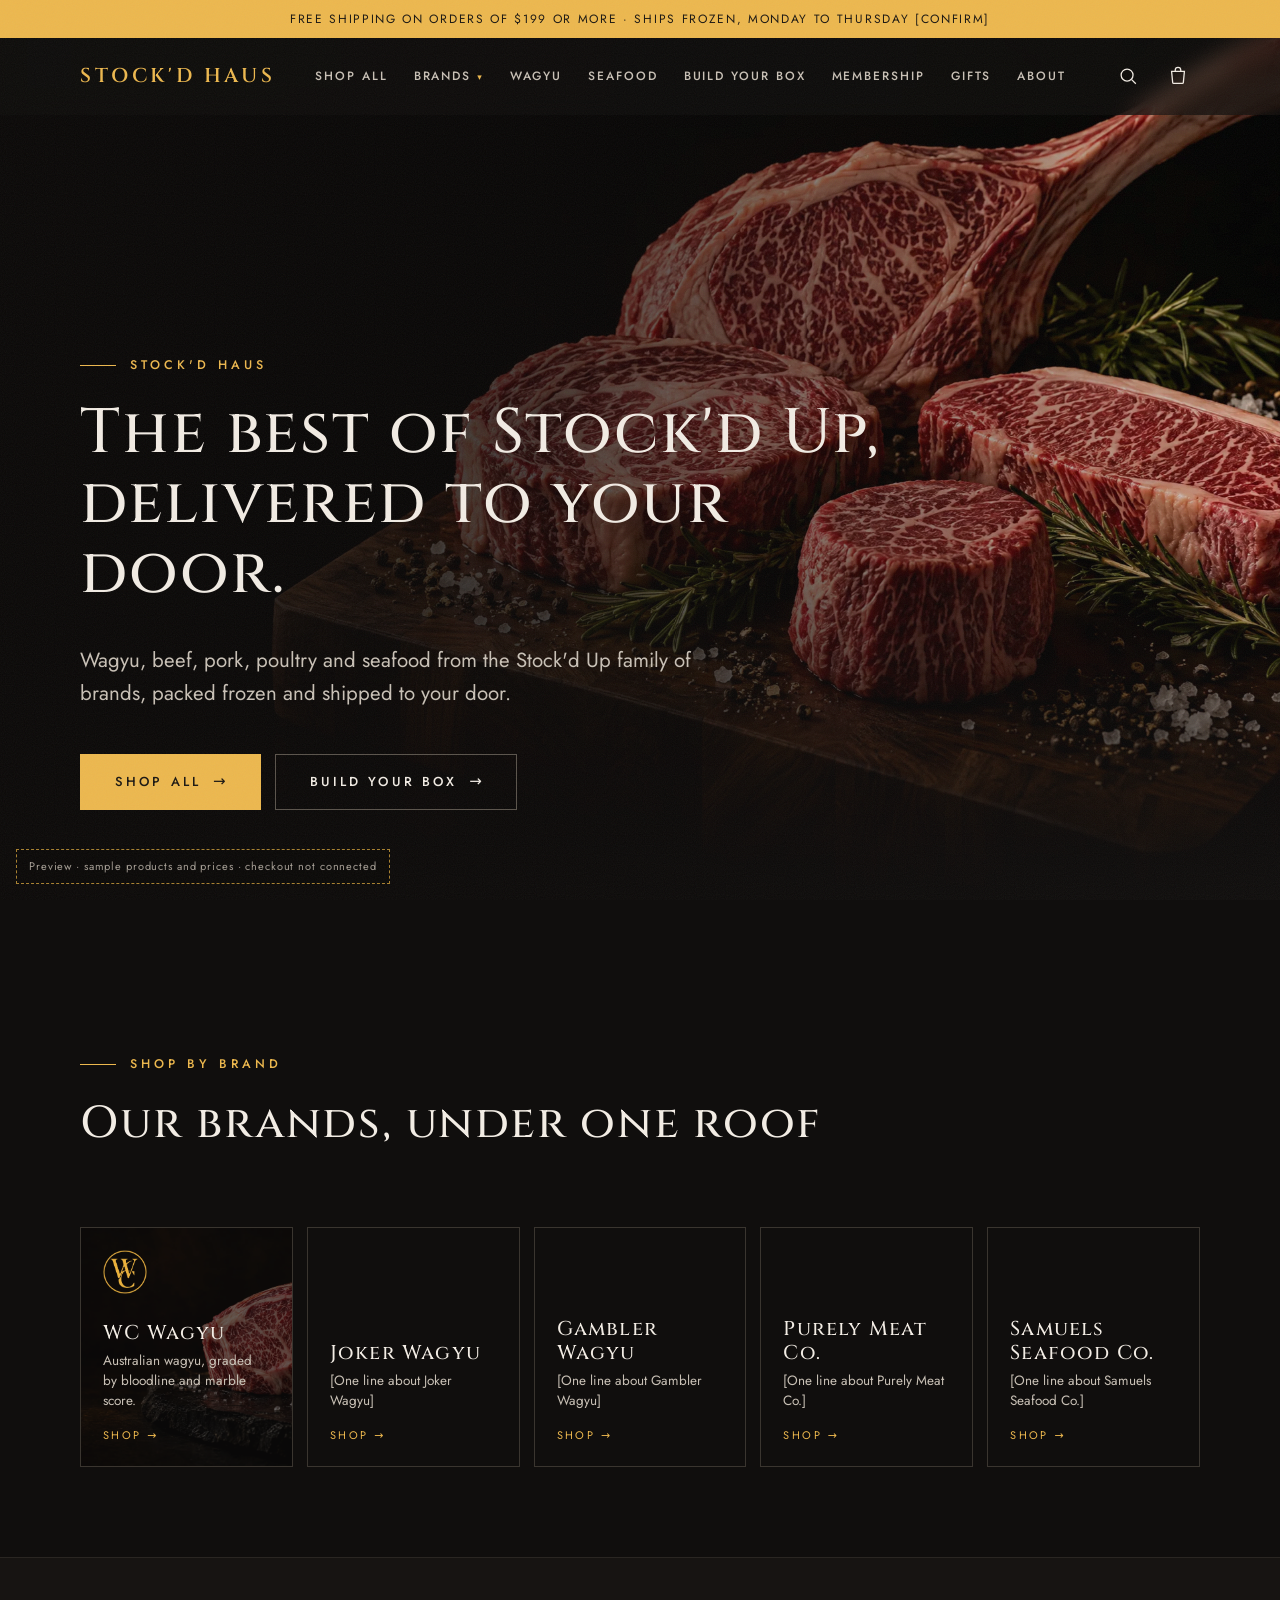
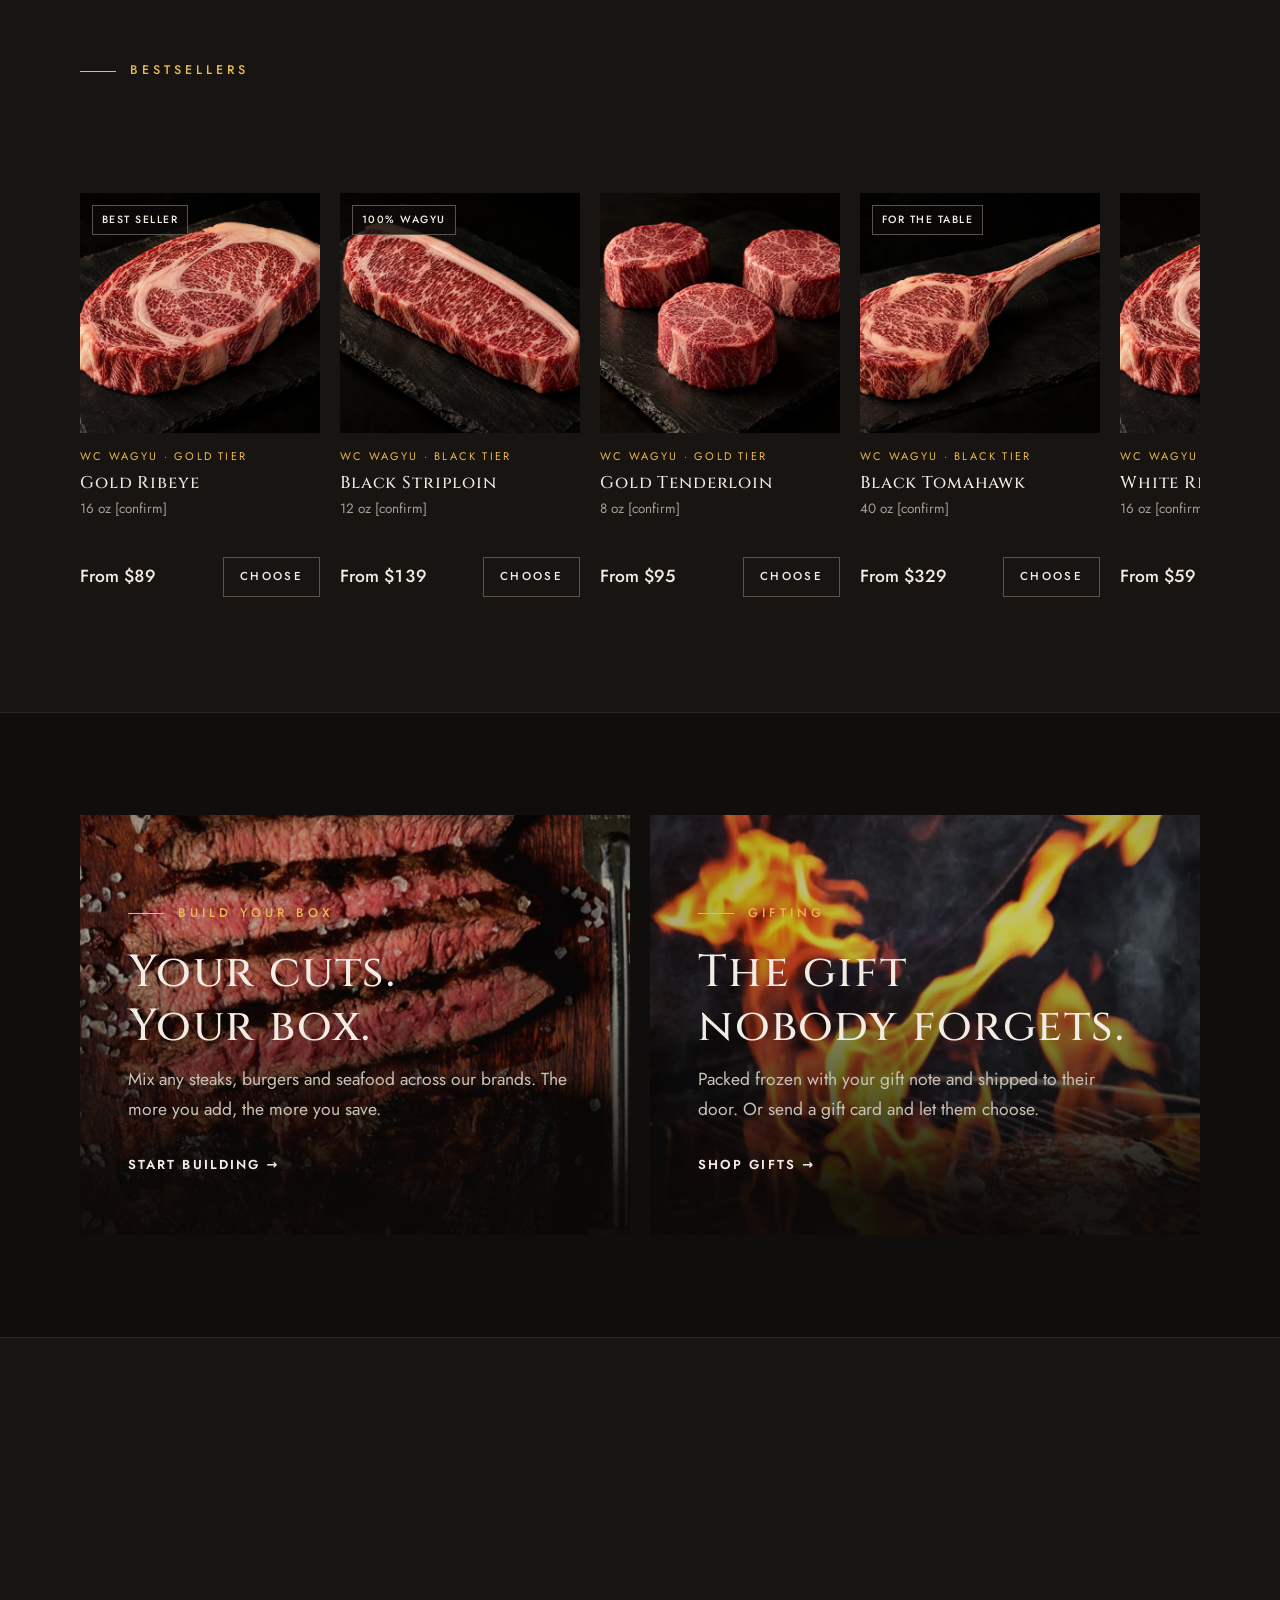
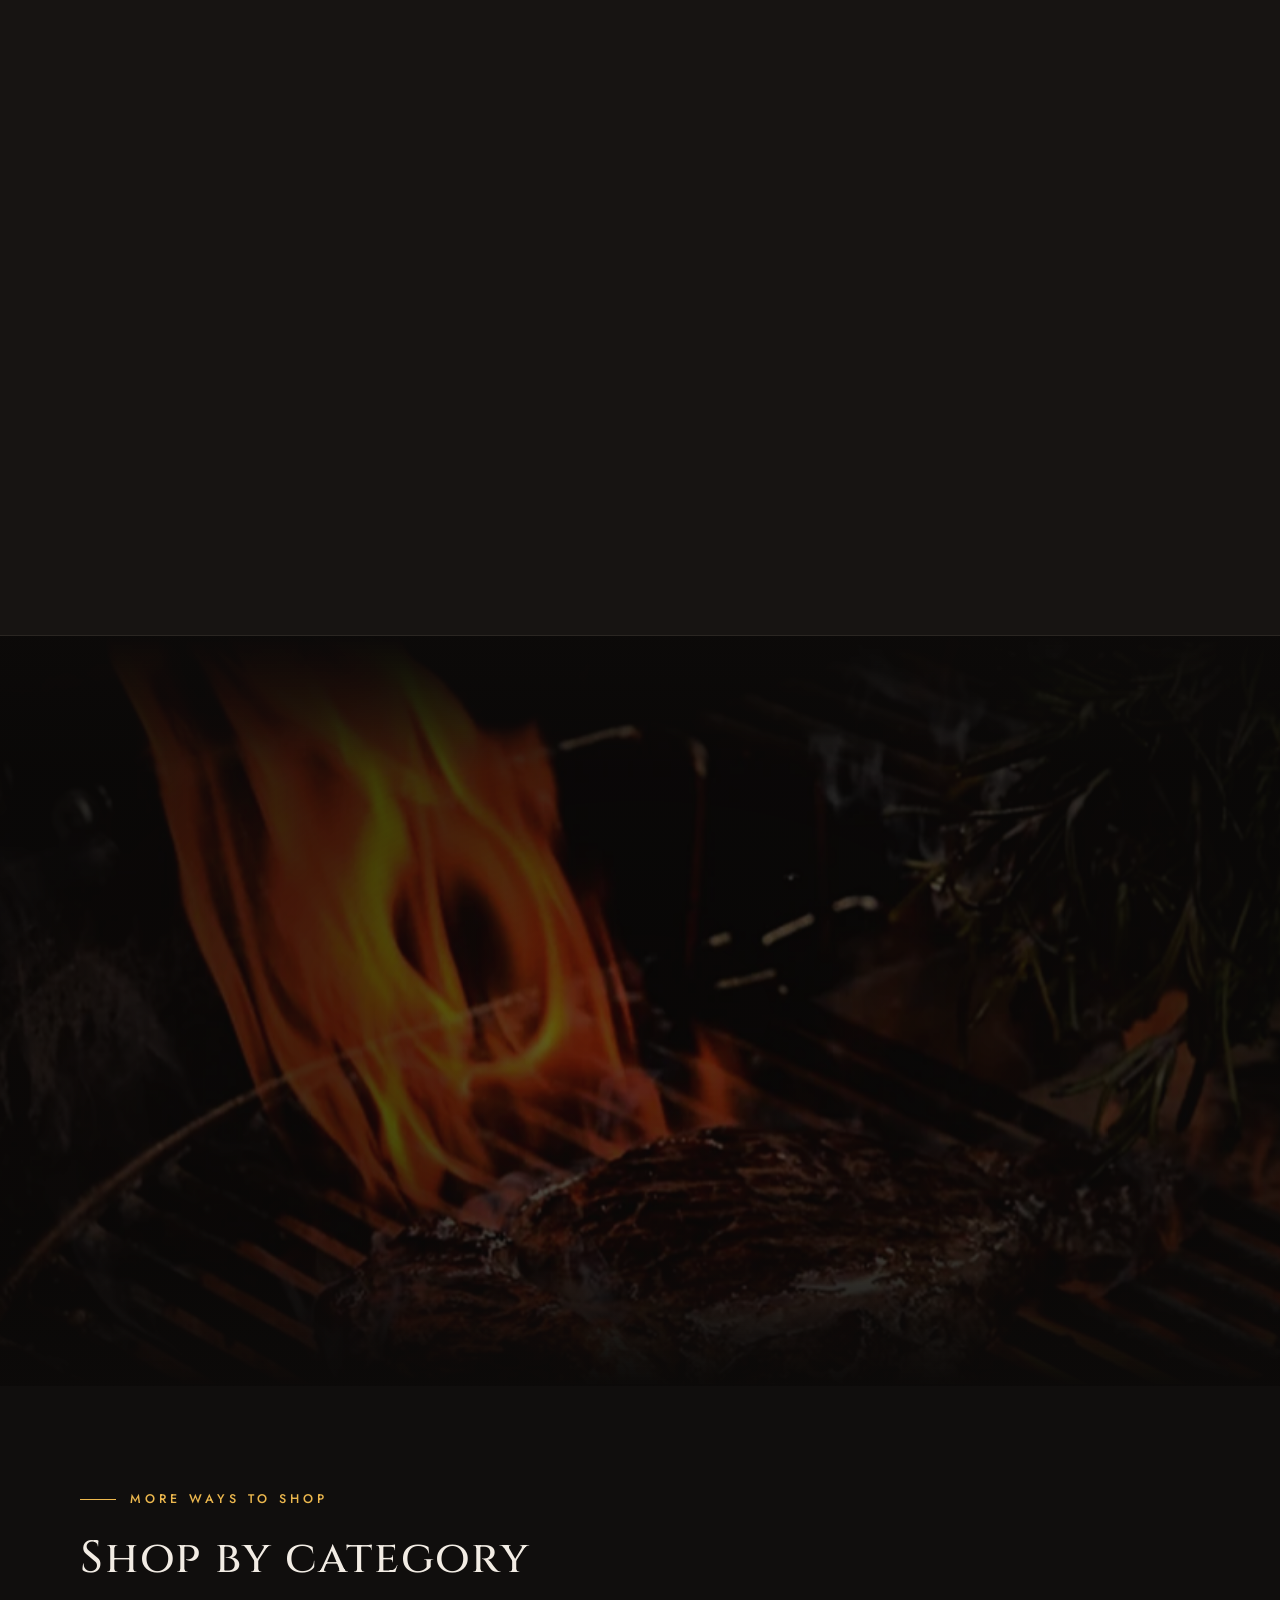
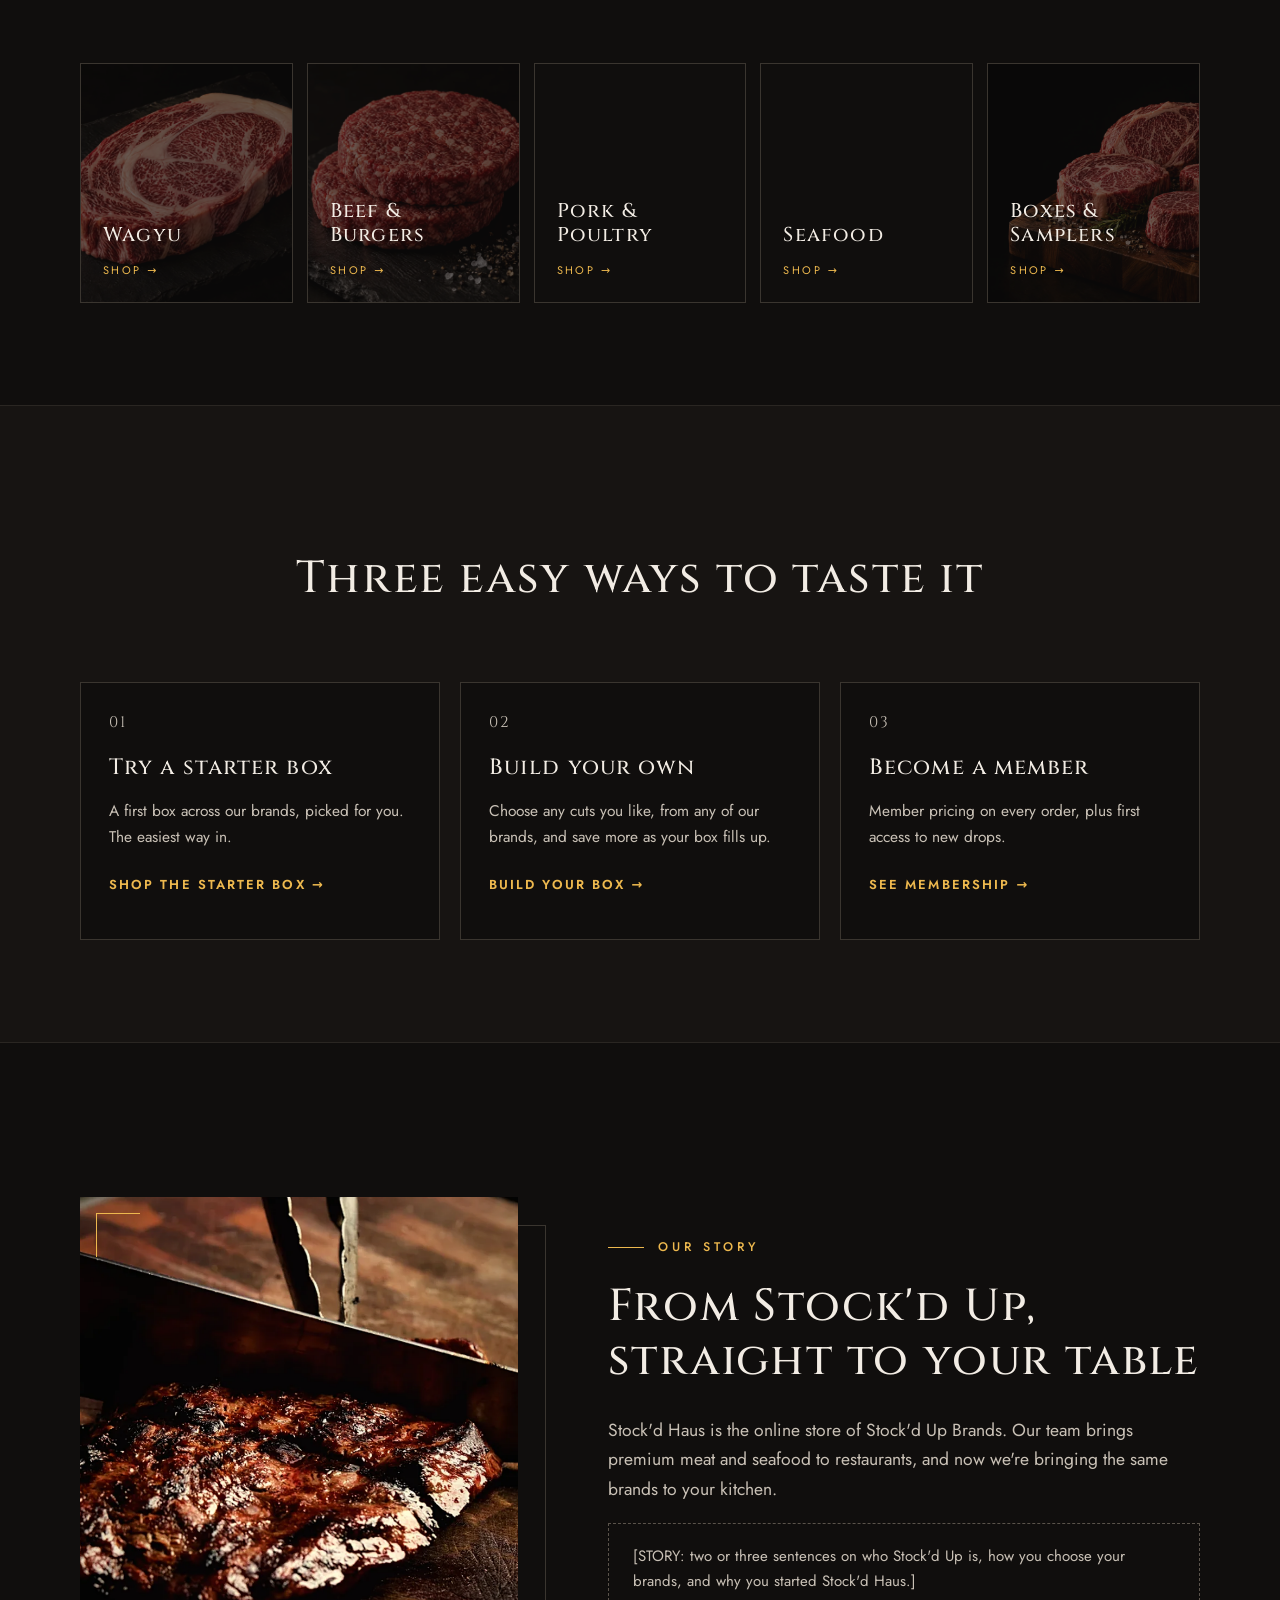
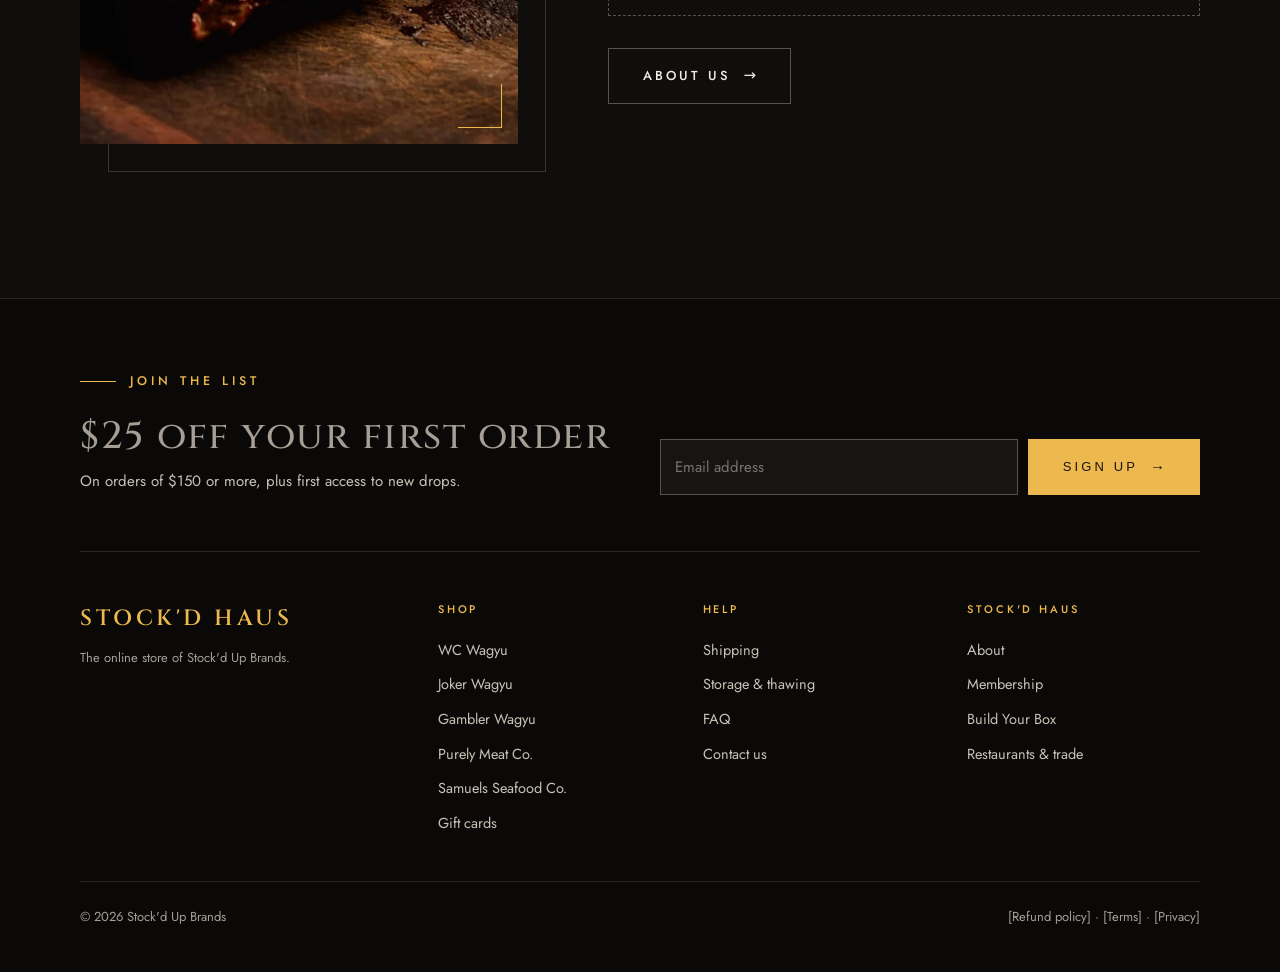
==== index.html @ 47db0917 "Build the Stock'd Haus storefront prototype A static storefront with the WC Wagyu site's design syst" ====
<!doctype html>
<html lang="en">
<head>
<meta charset="utf-8">
<meta name="viewport" content="width=device-width, initial-scale=1">
<title>Stock'd Haus — Premium meat and seafood, delivered</title>
<meta name="description" content="Stock'd Haus is the online store of Stock'd Up Brands: WC Wagyu, Joker Wagyu, Gambler Wagyu, Purely Meat Co., Samuels Seafood Co. and more, shipped frozen to your door.">
<meta name="theme-color" content="#100E0D">
<link rel="preconnect" href="https://fonts.googleapis.com">
<link rel="preconnect" href="https://fonts.gstatic.com" crossorigin>
<link rel="stylesheet" href="https://fonts.googleapis.com/css2?family=Cinzel:wght@400;500;600&amp;family=Cormorant+Garamond:ital,wght@0,500;1,400;1,500&amp;family=Jost:wght@300;400;500;600&amp;display=swap">
<link rel="preload" as="image" href="images/cuts-board.webp">
<link rel="stylesheet" href="assets/css/base.css">
<link rel="stylesheet" href="assets/css/store.css">
<script>document.documentElement.classList.add('js')</script>
</head>
<body data-page="home">

<main>

<section class="hero">
<div class="hero-media" style="--pos: 65% center"><img src="images/cuts-board.webp" alt="Wagyu tomahawk, ribeye, striploin and tenderloin on a dark butcher board" width="2400" height="1350" fetchpriority="high"></div>
<div class="wrap">
<p class="eyebrow" data-hero="1">Stock'd Haus</p>
<h1 class="display display--md" data-hero="2">The best of Stock'd Up, delivered to your door.</h1>
<p class="lede" data-hero="3">Wagyu, beef, pork, poultry and seafood from the Stock'd Up family of brands, packed frozen and shipped to your door.</p>
<div class="btns" data-hero="4">
<a class="btn" href="shop.html">Shop all</a>
<a class="btn btn--ghost" href="build-your-box.html">Build your box</a>
</div>
</div>
</section>

<section class="section" aria-labelledby="brands-title" style="padding-bottom: clamp(56px, 7vw, 96px)">
<div class="wrap">
<div class="section-head">
<p class="eyebrow" data-reveal>Shop by brand</p>
<h2 id="brands-title" class="h2" data-reveal style="--d:.1s">Our brands, under one roof</h2>
</div>
<div class="brands" id="brand-tiles"></div>
</div>
</section>

<section class="section section--alt" aria-labelledby="best-title" style="padding-block: clamp(64px, 8vw, 112px)">
<div class="wrap">
<div class="shop-head">
<div><p class="eyebrow" data-reveal>Bestsellers</p><h2 id="best-title" class="h2" data-reveal style="--d:.1s">Start with these</h2></div>
<a class="text-link" href="shop.html" data-reveal>Shop all →</a>
</div>
<div class="rail" id="rail-featured"></div>
</div>
</section>

<section class="section" aria-label="Build your box and gifts" style="padding-block: clamp(64px, 8vw, 112px)">
<div class="wrap">
<div class="promos">
<a class="promo" href="build-your-box.html" style="text-decoration: none; color: inherit" data-reveal>
<div class="frame" data-parallax><img src="images/real-sliced.webp" alt="" loading="lazy" style="object-position: center 30%"></div>
<p class="eyebrow">Build your box</p>
<h2 class="h2">Your cuts. Your box.</h2>
<p class="muted">Mix any steaks, burgers and seafood across our brands. The more you add, the more you save.</p>
<span class="text-link">Start building →</span>
</a>
<a class="promo" href="shop.html?category=gifts" style="text-decoration: none; color: inherit" data-reveal>
<div class="frame" data-parallax><img src="images/real-flames.webp" alt="" loading="lazy" style="object-position: center 40%"></div>
<p class="eyebrow">Gifting</p>
<h2 class="h2">The gift nobody forgets.</h2>
<p class="muted">Packed frozen with your gift note and shipped to their door. Or send a gift card and let them choose.</p>
<span class="text-link">Shop gifts →</span>
</a>
</div>
</div>
</section>

<section class="section section--alt" aria-labelledby="wc-title" style="padding-block: clamp(64px, 8vw, 112px)">
<div class="wrap">
<div class="shop-head">
<div><p class="eyebrow" data-reveal>WC Wagyu</p><h2 id="wc-title" class="h2" data-reveal style="--d:.1s">Australian wagyu, graded and labeled</h2>
<p class="muted" data-reveal style="--d:.2s; margin-top: 16px; max-width: 620px">Three tiers by bloodline, Black, Gold and White, each with its marble score on the label.</p></div>
<a class="text-link" href="shop.html?brand=wc-wagyu" data-reveal>Shop WC Wagyu →</a>
</div>
<div class="rail" id="rail-wc"></div>
</div>
</section>

<section class="photo-section center" aria-labelledby="member-title">
<div class="frame" data-parallax><img src="images/real-grill-rosemary.webp" alt="" loading="lazy" style="object-position: center 60%"></div>
<div class="wrap">
<p class="eyebrow eyebrow--center" data-reveal>Membership</p>
<h2 id="member-title" class="h2" data-reveal style="--d:.1s">Join the Haus. Save on every order.</h2>
<p class="muted lede" data-reveal style="--d:.2s">Member pricing across our brands, first access to new drops and [member benefits to confirm], for <span class="js-member-price">$19.99</span> a month [confirm].</p>
<div class="btns btns--center" data-reveal style="--d:.3s"><a class="btn" href="membership.html">See membership</a></div>
</div>
</section>

<section class="section" aria-labelledby="cat-title" style="padding-block: clamp(64px, 8vw, 112px)">
<div class="wrap">
<div class="section-head">
<p class="eyebrow" data-reveal>More ways to shop</p>
<h2 id="cat-title" class="h2" data-reveal style="--d:.1s">Shop by category</h2>
</div>
<div class="brands" id="cat-tiles"></div>
</div>
</section>

<section class="section section--alt" aria-labelledby="ways-title" style="padding-block: clamp(64px, 8vw, 112px)">
<div class="wrap">
<div class="section-head section-head--center">
<p class="eyebrow eyebrow--center" data-reveal>New here? Start here</p>
<h2 id="ways-title" class="h2" data-reveal style="--d:.1s">Three easy ways to taste it</h2>
</div>
<div class="ways">
<div class="way" data-reveal><p class="numeral">01</p><h3>Try a starter box</h3><p>A first box across our brands, picked for you. The easiest way in.</p><a class="text-link" href="product.html?id=haus-starter-box">Shop the starter box →</a></div>
<div class="way" data-reveal style="--d:.1s"><p class="numeral">02</p><h3>Build your own</h3><p>Choose any cuts you like, from any of our brands, and save more as your box fills up.</p><a class="text-link" href="build-your-box.html">Build your box →</a></div>
<div class="way" data-reveal style="--d:.2s"><p class="numeral">03</p><h3>Become a member</h3><p>Member pricing on every order, plus first access to new drops.</p><a class="text-link" href="membership.html">See membership →</a></div>
</div>
</div>
</section>

<section class="section" aria-labelledby="story-title">
<div class="wrap">
<div class="split split--wide-right">
<div class="frame-wrap" data-reveal="left">
<div class="frame frame--portrait frame--corners" data-parallax><img src="images/real-carving.webp" alt="A grilled steak being carved on a wooden board" width="920" height="1397" loading="lazy"></div>
</div>
<div>
<p class="eyebrow" data-reveal>Our story</p>
<h2 id="story-title" class="h2" data-reveal style="--d:.1s">From Stock'd Up, straight to your table</h2>
<div class="muted" style="margin-top: 28px">
<p data-reveal style="--d:.15s">Stock'd Haus is the online store of Stock'd Up Brands. Our team brings premium meat and seafood to restaurants, and now we're bringing the same brands to your kitchen.</p>
<p class="placeholder-note" data-reveal style="--d:.2s">[STORY: two or three sentences on who Stock'd Up is, how you choose your brands, and why you started Stock'd Haus.]</p>
</div>
<div class="btns" data-reveal style="--d:.25s; margin-top: 32px"><a class="btn btn--ghost" href="about.html">About us</a></div>
</div>
</div>
</div>
</section>

</main>

<script src="assets/js/catalog.js"></script>
<script src="assets/js/store.js"></script>
<script>
(function () {
  var S = window.SH;
  document.getElementById('brand-tiles').innerHTML = S.brands.map(function (b) {
    return '<a class="brand-tile" href="shop.html?brand=' + b.id + '" data-reveal>' +
      (b.image ? '<img class="bt-bg" src="' + b.image + '" alt="" loading="lazy">' : '') +
      (b.mark ? '<img class="bt-mark" src="' + b.mark + '" alt="">' : '') +
      '<span class="bt-name">' + S.esc(b.name) + '</span><span class="bt-line">' + S.esc(b.line) + '</span><span class="bt-cta">Shop →</span></a>';
  }).join('');
  var featured = S.products.filter(function (p) { return p.featured; }).sort(function (a, b) { return a.featured - b.featured; });
  document.getElementById('rail-featured').innerHTML = featured.map(S.card).join('');
  document.getElementById('rail-wc').innerHTML = S.products.filter(function (p) { return p.brand === 'wc-wagyu'; }).map(S.card).join('');
  var catImg = { wagyu: 'images/cut-ribeye.webp', beef: 'images/cut-ground.webp', 'pork-poultry': '', seafood: '', boxes: 'images/cuts-board.webp' };
  document.getElementById('cat-tiles').innerHTML = S.categories.filter(function (c) { return c.id !== 'gifts'; }).map(function (c) {
    return '<a class="brand-tile" href="shop.html?category=' + c.id + '" data-reveal>' +
      (catImg[c.id] ? '<img class="bt-bg" src="' + catImg[c.id] + '" alt="" loading="lazy">' : '') +
      '<span class="bt-name">' + S.esc(c.name) + '</span><span class="bt-cta">Shop →</span></a>';
  }).join('');
  document.querySelectorAll('.js-member-price').forEach(function (el) { el.textContent = S.money(S.settings.membershipCents); });
  S.reveal(); S.parallax();
})();
</script>
</body>
</html>
---- assets/css/base.css ----
/* Stock'd Haus — base design system, carried over from the WC Wagyu site */

:root {
  --ink: #0B0908;
  --bg: #100E0D;
  --bg-2: #171412;
  --bg-3: #1E1A17;
  --line: #2A2622;
  --line-2: #3A352F;
  --line-3: #5A534B;
  --text: #F2ECE4;
  --text-2: #C9C1B6;
  --text-3: #A79F95;
  --gold: #EDB84E;
  --gold-hi: #F9CB6B;
  --gold-lo: #A8802F;
  --ivory: #EDE8E1;
  --on-gold: #1A1611;
  --display: 'Cinzel', 'Trajan Pro', Georgia, serif;
  --serif: 'Cormorant Garamond', Georgia, serif;
  --sans: 'Jost', 'Futura', system-ui, -apple-system, sans-serif;
  --wrap: 1200px;
  --gutter: clamp(20px, 4vw, 40px);
  --section: clamp(88px, 12vw, 160px);
  --ease: cubic-bezier(.2, .7, .2, 1);
}

*, *::before, *::after { box-sizing: border-box; }
html { scroll-behavior: smooth; -webkit-text-size-adjust: 100%; }
body {
  margin: 0;
  background: var(--bg);
  color: var(--text);
  font-family: var(--sans);
  font-size: 17.5px;
  line-height: 1.7;
  -webkit-font-smoothing: antialiased;
  font-variant-numeric: lining-nums;
  overflow-x: hidden;
}
img { display: block; max-width: 100%; height: auto; }
a { color: var(--gold); transition: color .3s var(--ease); }
a:hover { color: var(--gold-hi); }
::selection { background: var(--gold); color: var(--ink); }
strong, b { font-weight: 500; }
:focus-visible { outline: 2px solid var(--gold); outline-offset: 3px; }

/* Film grain over everything, for a printed, tactile feel */
body::after {
  content: "";
  position: fixed;
  inset: 0;
  z-index: 100;
  pointer-events: none;
  opacity: .06;
  background-image: url("data:image/svg+xml,%3Csvg xmlns='http://www.w3.org/2000/svg' width='160' height='160'%3E%3Cfilter id='n'%3E%3CfeTurbulence type='fractalNoise' baseFrequency='.9' numOctaves='2' stitchTiles='stitch'/%3E%3C/filter%3E%3Crect width='100%25' height='100%25' filter='url(%23n)'/%3E%3C/svg%3E");
}

.wrap { max-width: var(--wrap); margin: 0 auto; padding: 0 var(--gutter); }
.wrap--narrow { max-width: 920px; }

/* ---------- Header ---------- */
.site-header {
  position: fixed;
  top: 0; left: 0; right: 0;
  z-index: 50;
  transition: background .4s var(--ease), border-color .4s var(--ease), backdrop-filter .4s;
  border-bottom: 1px solid transparent;
}
.site-header.is-scrolled,
.site-header.is-open {
  background: rgba(16, 14, 13, .86);
  backdrop-filter: blur(14px) saturate(1.2);
  -webkit-backdrop-filter: blur(14px) saturate(1.2);
  border-bottom-color: var(--line);
}
.site-header .wrap {
  display: flex;
  align-items: center;
  justify-content: space-between;
  gap: 24px;
  height: 84px;
  transition: height .4s var(--ease);
}
.site-header.is-scrolled .wrap { height: 68px; }
.brand {
  display: flex;
  align-items: center;
  gap: 14px;
  font-family: var(--display);
  font-size: 17px;
  font-weight: 600;
  letter-spacing: .18em;
  color: var(--gold);
  text-decoration: none;
  white-space: nowrap;
}
.brand img { width: auto; height: 46px; transition: height .4s var(--ease); }
.site-header.is-scrolled .brand img { height: 38px; }
@media (max-width: 420px) { .brand img { height: 38px; } }
.brand:hover { color: var(--gold-hi); }
.nav { display: flex; gap: 36px; }
.nav a {
  position: relative;
  color: var(--text-2);
  text-decoration: none;
  font-size: 13px;
  font-weight: 500;
  letter-spacing: .2em;
  text-transform: uppercase;
  padding: 6px 0;
}
.nav a::after {
  content: "";
  position: absolute;
  left: 0; right: 0; bottom: 0;
  height: 1px;
  background: var(--gold);
  transform: scaleX(0);
  transform-origin: right;
  transition: transform .5s var(--ease);
}
.nav a:hover { color: var(--text); }
.nav a:hover::after, .nav a[aria-current="page"]::after { transform: scaleX(1); transform-origin: left; }
.nav a[aria-current="page"] { color: var(--text); }
.nav-toggle {
  display: none;
  width: 44px; height: 44px;
  margin-right: -10px;
  background: none;
  border: 0;
  cursor: pointer;
  position: relative;
}
.nav-toggle span {
  position: absolute;
  left: 11px; right: 11px;
  height: 1px;
  background: var(--text);
  transition: transform .4s var(--ease), top .4s var(--ease);
}
.nav-toggle span:first-child { top: 18px; }
.nav-toggle span:last-child { top: 26px; }
.is-open .nav-toggle span:first-child { top: 22px; transform: rotate(45deg); }
.is-open .nav-toggle span:last-child { top: 22px; transform: rotate(-45deg); }

@media (max-width: 860px) {
  .nav-toggle { display: block; }
  .nav {
    position: fixed;
    top: 68px; left: 0; right: 0;
    height: calc(100vh - 68px);
    height: calc(100dvh - 68px);
    flex-direction: column;
    gap: 0;
    padding: 24px var(--gutter);
    background: var(--bg);
    opacity: 0;
    visibility: hidden;
    transform: translateY(-8px);
    transition: opacity .4s var(--ease), transform .4s var(--ease), visibility .4s;
  }
  .site-header.is-open .nav { opacity: 1; visibility: visible; transform: none; }
  .nav a {
    font-family: var(--display);
    font-size: 24px;
    letter-spacing: .08em;
    text-transform: none;
    padding: 14px 0;
    border-bottom: 1px solid var(--line);
  }
  .nav a::after { display: none; }
  .nav a[aria-current="page"] { color: var(--gold); }
  .site-header .wrap { height: 68px; }
}

/* ---------- Type ---------- */
.eyebrow {
  display: flex;
  align-items: center;
  gap: 14px;
  margin: 0 0 22px;
  font-size: 12.5px;
  font-weight: 500;
  letter-spacing: .32em;
  text-transform: uppercase;
  color: var(--gold);
}
.eyebrow::before {
  content: "";
  width: 36px;
  height: 1px;
  background: currentColor;
  flex: none;
}
.eyebrow--center { justify-content: center; }
.eyebrow--center::after { content: ""; width: 36px; height: 1px; background: currentColor; flex: none; }

.display {
  margin: 0;
  font-family: var(--display);
  font-weight: 500;
  font-size: clamp(38px, 6.4vw, 92px);
  line-height: 1.06;
  letter-spacing: .02em;
}
.display--md { font-size: clamp(32px, 4.9vw, 66px); line-height: 1.12; letter-spacing: .03em; }
.h2 {
  margin: 0;
  font-family: var(--display);
  font-weight: 500;
  font-size: clamp(27px, 3.5vw, 46px);
  line-height: 1.2;
  letter-spacing: .04em;
  text-wrap: balance;
}
.h3 { margin: 0; font-family: var(--display); font-weight: 500; font-size: 22px; line-height: 1.25; letter-spacing: .05em; }
.lede { font-size: clamp(18px, 1.6vw, 21px); line-height: 1.6; color: var(--text-2); }
.muted { color: var(--text-2); }
.small { font-size: 15px; }
.fine { font-size: 13px; color: var(--text-3); }
p { margin: 0 0 18px; }
p:last-child { margin-bottom: 0; }
strong.hl { color: var(--text); font-weight: 600; }
.numeral { font-family: var(--display); font-size: 17px; letter-spacing: .12em; color: var(--gold); line-height: 1; }

/* ---------- Buttons ---------- */
.btns { display: flex; flex-wrap: wrap; gap: 14px; }
.btns--center { justify-content: center; }
.btn {
  position: relative;
  display: inline-flex;
  align-items: center;
  justify-content: center;
  gap: 12px;
  min-height: 56px;
  padding: 0 34px;
  overflow: hidden;
  isolation: isolate;
  background: var(--gold);
  color: #1A1611;
  text-decoration: none;
  font-size: 13px;
  font-weight: 500;
  letter-spacing: .24em;
  text-transform: uppercase;
  border: 1px solid var(--gold);
  transition: color .45s var(--ease), border-color .45s var(--ease);
}
.btn::before {
  content: "";
  position: absolute;
  inset: 0;
  z-index: -1;
  background: var(--gold-hi);
  transform: translateY(101%);
  transition: transform .5s var(--ease);
}
.btn:hover { color: #1A1611; border-color: var(--gold-hi); }
.btn:hover::before { transform: none; }
.btn::after { content: "→"; font-size: 15px; letter-spacing: 0; transition: transform .45s var(--ease); }
.btn:hover::after { transform: translateX(4px); }
.btn--ghost { background: transparent; color: var(--text); border-color: var(--line-3); }
.btn--ghost::before { background: var(--text); }
.btn--ghost:hover { color: var(--ink); border-color: var(--text); }
.btn--ivory { background: var(--ivory); border-color: var(--ivory); }
.btn--ivory::before { background: #fff; }
.btn--sm { min-height: 50px; padding: 0 24px; font-size: 12px; }
.btn--block { width: 100%; }
.text-link {
  display: inline-flex;
  align-items: center;
  gap: 10px;
  min-height: 44px;
  font-size: 13px;
  font-weight: 600;
  letter-spacing: .16em;
  text-transform: uppercase;
  text-decoration: none;
}

/* ---------- Hero ---------- */
.hero {
  position: relative;
  min-height: 100vh;
  min-height: 100svh;
  display: flex;
  align-items: flex-end;
  padding: 160px 0 clamp(72px, 10vh, 120px);
  overflow: hidden;
  background: var(--ink);
}
.hero--short { min-height: 88vh; min-height: 88svh; }
.hero-media { position: absolute; inset: 0; }
.hero-media img {
  width: 100%;
  height: 100%;
  object-fit: cover;
  object-position: var(--pos, center);
  transform: scale(1.08);
  animation: heroZoom 14s var(--ease) forwards;
}
@keyframes heroZoom { to { transform: scale(1); } }
.hero::before {
  content: "";
  position: absolute;
  inset: 0;
  z-index: 1;
  background:
    linear-gradient(90deg, rgba(11, 9, 8, .94) 0%, rgba(11, 9, 8, .74) 42%, rgba(11, 9, 8, .12) 100%),
    linear-gradient(0deg, rgba(16, 14, 13, 1) 0%, rgba(16, 14, 13, 0) 40%);
}
.hero .wrap { position: relative; z-index: 2; width: 100%; }
.hero .display { max-width: 980px; }
.hero .display--md { max-width: 820px; }
.hero .lede { max-width: 640px; margin-top: 36px; }
.hero .btns { margin-top: 44px; }
.scroll-cue {
  position: absolute;
  z-index: 2;
  right: var(--gutter);
  bottom: 40px;
  display: flex;
  flex-direction: column;
  align-items: center;
  gap: 14px;
  font-size: 10.5px;
  letter-spacing: .3em;
  text-transform: uppercase;
  color: var(--text-3);
  writing-mode: vertical-rl;
}
.scroll-cue::after {
  content: "";
  width: 1px;
  height: 64px;
  background: linear-gradient(var(--gold), transparent);
  animation: cue 2.4s var(--ease) infinite;
  transform-origin: top;
}
@keyframes cue { 0% { transform: scaleY(0); } 50% { transform: scaleY(1); transform-origin: top; } 51% { transform-origin: bottom; } 100% { transform: scaleY(0); transform-origin: bottom; } }
@media (max-width: 700px) { .scroll-cue { display: none; } }

/* Hero entrance */
.hero [data-hero] { opacity: 0; transform: translateY(28px); animation: rise 1.2s var(--ease) forwards; }
.hero [data-hero="1"] { animation-delay: .15s; }
.hero [data-hero="2"] { animation-delay: .35s; }
.hero [data-hero="3"] { animation-delay: .55s; }
.hero [data-hero="4"] { animation-delay: .75s; }
@keyframes rise { to { opacity: 1; transform: none; } }

/* On-page chips (Why Australia) */
.chips { display: flex; flex-wrap: wrap; gap: 10px; margin-top: 48px; }
.chips a {
  display: inline-flex;
  align-items: center;
  min-height: 44px;
  padding: 0 18px;
  border: 1px solid rgba(242, 236, 228, .18);
  background: rgba(16, 14, 13, .4);
  backdrop-filter: blur(6px);
  -webkit-backdrop-filter: blur(6px);
  color: var(--text-2);
  text-decoration: none;
  font-size: 14px;
  transition: border-color .3s, color .3s, background .3s;
}
.chips a:hover { border-color: var(--gold); color: var(--text); background: rgba(201, 165, 90, .08); }

/* ---------- Sections ---------- */
.section { position: relative; padding: var(--section) 0; }
.section--alt { background: var(--bg-2); border-top: 1px solid var(--line); border-bottom: 1px solid var(--line); }
.section--alt + .section--alt { border-top: 0; }
.section-head { margin-bottom: clamp(48px, 6vw, 80px); max-width: 860px; }
.section-head .lede, .section-head .muted { margin-top: 24px; max-width: 700px; }
.section-head--center { margin-left: auto; margin-right: auto; text-align: center; }
.section-head--center .lede, .section-head--center .muted { margin-left: auto; margin-right: auto; }

.split { display: grid; grid-template-columns: minmax(0, 1fr) minmax(0, 1fr); gap: clamp(48px, 7vw, 112px); align-items: center; }
.split--top { align-items: start; }
.split--wide-left { grid-template-columns: minmax(0, 1.15fr) minmax(0, .85fr); }
.split--wide-right { grid-template-columns: minmax(0, .85fr) minmax(0, 1.15fr); }
@media (max-width: 900px) {
  .split, .split--wide-left, .split--wide-right { grid-template-columns: minmax(0, 1fr); }
}

/* Image frames */
.frame { position: relative; overflow: hidden; background: var(--bg-3); }
.frame img { width: 100%; height: 100%; object-fit: cover; }
.frame--portrait { aspect-ratio: 4 / 5; }
.frame--land { aspect-ratio: 16 / 10; }
.frame--corners::before, .frame--corners::after {
  content: "";
  position: absolute;
  z-index: 2;
  width: 44px;
  height: 44px;
  border: 1px solid var(--gold);
  pointer-events: none;
}
.frame--corners::before { top: 16px; left: 16px; border-right: 0; border-bottom: 0; }
.frame--corners::after { right: 16px; bottom: 16px; border-left: 0; border-top: 0; }
.frame-wrap { position: relative; }
.frame-wrap::before {
  content: "";
  position: absolute;
  inset: 28px -28px -28px 28px;
  border: 1px solid var(--line-2);
  z-index: 0;
}
.frame-wrap > .frame { z-index: 1; }
@media (max-width: 900px) { .frame-wrap::before { inset: 16px -12px -16px 12px; } }

/* Parallax: JS sets --shift on [data-parallax] */
[data-parallax] img { transform: translate3d(0, var(--shift, 0), 0) scale(1.14); will-change: transform; }

/* Full-bleed photographic band */
.band { position: relative; height: clamp(320px, 62vh, 640px); overflow: hidden; background: var(--ink); }
.band .frame { position: absolute; inset: 0; }
.band::after {
  content: "";
  position: absolute;
  inset: 0;
  background: linear-gradient(180deg, var(--bg) 0%, rgba(16, 14, 13, 0) 22%, rgba(16, 14, 13, 0) 78%, var(--bg) 100%);
  pointer-events: none;
}
.band--alt::after { background: linear-gradient(180deg, var(--bg-2) 0%, rgba(23, 20, 18, 0) 22%, rgba(16, 14, 13, 0) 78%, var(--bg) 100%); }

/* Section over a photograph */
.photo-section { position: relative; overflow: hidden; padding: clamp(120px, 16vw, 220px) 0; background: var(--ink); }
.photo-section > .frame { position: absolute; inset: 0; }
.photo-section::before {
  content: "";
  position: absolute;
  inset: 0;
  z-index: 1;
  background: radial-gradient(ellipse at center, rgba(11, 9, 8, .62) 0%, rgba(11, 9, 8, .86) 70%), linear-gradient(180deg, var(--bg) 0%, rgba(16,14,13,0) 18%, rgba(16,14,13,0) 82%, var(--bg) 100%);
}
.photo-section .wrap { position: relative; z-index: 2; }
.photo-section.center .h2 { margin: 0 auto 24px; max-width: 820px; }
.photo-section.center .muted { margin: 0 auto 44px; max-width: 580px; }
.center { text-align: center; }

/* ---------- Reveal on scroll ---------- */
.js [data-reveal] { opacity: 0; transform: translateY(36px); transition: opacity 1.1s var(--ease), transform 1.1s var(--ease); transition-delay: var(--d, 0s); }
.js [data-reveal="fade"] { transform: none; }
.js [data-reveal="left"] { transform: translateX(-40px); }
.js [data-reveal="right"] { transform: translateX(40px); }
.js [data-reveal="mask"] { opacity: 1; transform: none; }
.js [data-reveal="mask"] > * { clip-path: inset(0 0 100% 0); transition: clip-path 1.4s var(--ease); transition-delay: var(--d, 0s); }
.js [data-reveal].is-in { opacity: 1; transform: none; }
.js [data-reveal="mask"].is-in > * { clip-path: inset(0 0 0 0); }

/* ---------- Stats ---------- */
.stats { display: grid; grid-template-columns: repeat(4, minmax(0, 1fr)); border-top: 1px solid var(--line-2); border-bottom: 1px solid var(--line-2); margin-top: clamp(64px, 8vw, 104px); }
.stat { padding: 36px 28px 32px; border-left: 1px solid var(--line-2); }
.stat:first-child { border-left: 0; padding-left: 0; }
.stat-num { font-family: var(--display); font-weight: 400; font-size: clamp(40px, 4.4vw, 60px); line-height: 1; color: var(--gold); font-variant-numeric: lining-nums tabular-nums; }
.stat-label { margin-top: 14px; color: var(--text-2); font-size: 14px; line-height: 1.5; max-width: 220px; }
@media (max-width: 900px) {
  .stats { grid-template-columns: repeat(2, minmax(0, 1fr)); }
  .stat:nth-child(3) { border-left: 0; padding-left: 0; }
  .stat:nth-child(n+3) { border-top: 1px solid var(--line-2); }
}
@media (max-width: 420px) { .stat { padding: 28px 16px; } }

.stack-stats { display: grid; gap: 16px; }
.stat-card { padding: 28px 30px; border: 1px solid var(--line-2); background: rgba(16, 14, 13, .6); }
.stat-card .stat-num { font-size: 46px; }
.stat-card .stat-label { max-width: none; font-size: 15px; }

/* ---------- Promise / feature grids ---------- */
.grid-4 { display: grid; grid-template-columns: repeat(4, minmax(0, 1fr)); gap: 0; }
.grid-4 > * { padding: 36px 32px 8px; border-left: 1px solid var(--line-2); }
.grid-4 > *:first-child { border-left: 0; padding-left: 0; }
@media (max-width: 1000px) {
  .grid-4 { grid-template-columns: repeat(2, minmax(0, 1fr)); row-gap: 48px; }
  .grid-4 > *:nth-child(3) { border-left: 0; padding-left: 0; }
}
@media (max-width: 600px) {
  .grid-4 { grid-template-columns: 1fr; row-gap: 0; }
  .grid-4 > * { border-left: 0; padding: 32px 0; border-top: 1px solid var(--line-2); }
}
.promise .numeral { font-size: 30px; letter-spacing: .08em; }
.promise h3 { margin: 20px 0 12px; font-family: var(--display); font-weight: 500; font-size: 21px; line-height: 1.3; letter-spacing: .05em; }
.promise p { color: var(--text-2); font-size: 15.5px; }
.feature { border-top: 1px solid var(--gold); padding-top: 24px; }
.feature h3 { margin: 0 0 10px; font-size: 18px; font-weight: 600; }
.feature p { color: var(--text-2); font-size: 15.5px; }
.features { display: grid; grid-template-columns: repeat(auto-fit, minmax(240px, 1fr)); gap: 48px 36px; }

/* ---------- Journey / numbered steps ---------- */
.steps { list-style: none; margin: 0; padding: 0; display: grid; grid-template-columns: repeat(6, minmax(0, 1fr)); gap: 0; position: relative; counter-reset: s; }
.steps::before, .steps::after {
  content: "";
  position: absolute;
  top: 22px; left: 0; right: 0;
  height: 1px;
  background: var(--line-2);
}
.steps::after { background: var(--gold); transform-origin: left; }
.js .steps::after { transform: scaleX(0); transition: transform 2.4s var(--ease) .2s; }
.js .steps.is-in::after { transform: none; }
.steps li { position: relative; padding: 0 22px 0 0; }
.steps .dot {
  position: relative;
  width: 45px; height: 45px;
  display: flex; align-items: center; justify-content: center;
  border: 1px solid var(--line-3);
  border-radius: 50%;
  background: var(--bg);
  font-family: var(--display);
  font-size: 14px;
  color: var(--gold);
  transition: border-color .6s var(--ease), background .6s var(--ease), color .6s var(--ease);
  transition-delay: var(--d, 0s);
}
.steps li.is-in .dot { border-color: var(--gold); }
.steps li:last-child .dot { background: var(--gold); color: var(--ink); border-color: var(--gold); }
.steps h3 { margin: 26px 0 8px; font-size: 16px; font-weight: 600; }
.steps p { margin: 0; font-size: 14.5px; color: var(--text-2); }
@media (max-width: 1000px) {
  .steps { grid-template-columns: 1fr; gap: 0; }
  .steps::before, .steps::after { top: 0; bottom: 0; left: 22px; right: auto; width: 1px; height: auto; }
  .steps::after { transform-origin: top; }
  .js .steps::after { transform: scaleY(0); }
  .steps li { display: grid; grid-template-columns: 45px 1fr; column-gap: 24px; padding: 0 0 36px; }
  .steps li:last-child { padding-bottom: 0; }
  .steps .dot { grid-row: span 2; }
  .steps h3 { margin: 10px 0 6px; }
}

/* ---------- Quote ---------- */
.quote { font-family: var(--serif); font-weight: 400; font-style: italic; font-size: clamp(34px, 4.6vw, 60px); line-height: 1.16; margin: 0; text-wrap: balance; }
.quote-mark { display: block; font-family: var(--serif); font-size: 120px; line-height: .6; color: var(--gold); height: 54px; }
.attribution { margin-top: 36px; font-size: 12.5px; letter-spacing: .3em; text-transform: uppercase; color: var(--gold); }

.placeholder-note { padding: 20px 24px; border: 1px dashed var(--line-3); font-size: 15px; color: var(--text-2); }

.visually-hidden { position: absolute; width: 1px; height: 1px; overflow: hidden; clip: rect(0 0 0 0); white-space: nowrap; }

/* ---------- Grading: label ---------- */
.label-card {
  position: relative;
  width: 100%;
  max-width: 400px;
  margin: 0 auto;
  padding: 48px 36px;
  text-align: center;
  background: linear-gradient(160deg, #1A1613, #0E0C0B);
  border: 1px solid var(--gold);
  box-shadow: 0 40px 80px -30px rgba(0, 0, 0, .8), 0 0 0 8px rgba(201, 165, 90, .06);
  transform: perspective(900px) rotateY(var(--ry, -8deg)) rotateX(var(--rx, 4deg));
  transition: transform .6s var(--ease);
}
.label-card::before { content: ""; position: absolute; inset: 10px; border: 1px solid rgba(201, 165, 90, .28); pointer-events: none; }
.label-card .brandline { font-family: var(--display); font-size: 12px; font-weight: 600; letter-spacing: .3em; color: var(--gold); }
.label-card .marks { margin-top: 30px; display: flex; justify-content: center; }
.label-card .mark { padding: 0 26px; }
.label-card .mark + .mark { border-left: 1px solid var(--line-2); }
.label-card .k { font-size: 10.5px; letter-spacing: .24em; color: var(--text-3); }
.label-card .v { font-family: var(--display); font-size: 46px; line-height: 1.2; letter-spacing: .04em; }
.label-card .label-mark { width: 52px; height: auto; margin: 0 auto 16px; }
.label-card .meta { margin-top: 30px; font-size: 14px; color: var(--text-2); }
@media (max-width: 480px) {
  .label-card { padding: 40px 18px; }
  .label-card .mark { padding: 0 16px; }
  .label-card .v { font-size: 36px; }
}
.how { display: grid; gap: 32px; margin-top: 36px; }
.how-item { display: grid; grid-template-columns: 48px 1fr; gap: 22px; }
.how-num { width: 48px; height: 48px; display: flex; align-items: center; justify-content: center; border: 1px solid var(--gold); border-radius: 50%; font-family: var(--display); font-size: 18px; color: var(--gold); }
.how-item h3 { margin: 4px 0 6px; font-size: 18px; font-weight: 600; }
.how-item p { color: var(--text-2); }

/* ---------- Grading: marble scale ---------- */
.scale-scroll { overflow-x: auto; padding-bottom: 8px; scrollbar-width: thin; scrollbar-color: var(--line-3) transparent; }
.scale { min-width: 760px; }
@media (max-width: 700px) { .scale { min-width: 620px; } .swatch { height: 60px; } .tierbar .name { font-size: 22px; } }
.scale-row { display: grid; grid-template-columns: repeat(11, minmax(0, 1fr)); gap: 6px; }
.swatch { height: 76px; border-radius: 2px; transform-origin: bottom; }
.js .scale .swatch { transform: scaleY(0); transition: transform .9s var(--ease); transition-delay: calc(var(--i) * 60ms); }
.js .scale.is-in .swatch { transform: none; }
.scale-labels { margin-top: 12px; font-size: 14px; font-weight: 500; text-align: center; color: var(--text-2); }
.scale-usda { margin-top: 20px; font-size: 13px; color: var(--text-3); }
.scale-usda div { border-top: 1px dashed var(--line-3); padding-top: 8px; text-align: center; }
.tierbars { margin-top: 44px; display: grid; gap: 14px; }
.tierbar { display: flex; justify-content: space-between; align-items: baseline; gap: 12px; padding: 14px 18px; border-radius: 2px; }
.tierbar .name { font-family: var(--display); font-size: 20px; font-weight: 600; line-height: 1.2; letter-spacing: .1em; }
.tierbar .range { font-size: 13px; font-weight: 500; }
.js .tierbar { clip-path: inset(0 100% 0 0); transition: clip-path 1.2s var(--ease); transition-delay: var(--d, 0s); }
.js .is-in .tierbar { clip-path: inset(0 0 0 0); }
.tier-black-bar { background: #050404; border: 1px solid var(--text); }
.tier-black-bar .range { color: var(--text-2); font-weight: 400; }
.tier-gold-bar { background: linear-gradient(100deg, #C8913A, #F9CB6B 50%, #EDB84E); color: #1A1611; }
.tier-white-bar { background: var(--ivory); color: #1A1611; }
.callout { margin-top: 64px; max-width: 780px; padding: 32px 36px; background: var(--bg); border: 1px solid var(--line); border-left: 2px solid var(--gold); }
.callout h3 { margin: 0 0 10px; font-size: 18px; font-weight: 600; }
.callout p { color: var(--text-2); }

/* ---------- Tier cards ---------- */
.tiers { display: grid; grid-template-columns: repeat(3, minmax(0, 1fr)); gap: 24px; }
@media (max-width: 1000px) { .tiers { grid-template-columns: 1fr; } }
.tier {
  position: relative;
  overflow: hidden;
  display: flex;
  flex-direction: column;
  gap: 24px;
  padding: 44px 36px 40px;
  border: 1px solid var(--line-3);
  background: var(--bg-2);
  transition: transform .6s var(--ease), box-shadow .6s var(--ease), border-color .6s var(--ease);
}
.tier::after {
  content: "";
  position: absolute;
  top: 0; bottom: 0;
  left: -60%;
  width: 40%;
  background: linear-gradient(100deg, transparent, rgba(255, 255, 255, .07), transparent);
  transform: skewX(-18deg);
  transition: left 1s var(--ease);
  pointer-events: none;
}
.tier:hover { transform: translateY(-8px); box-shadow: 0 40px 70px -40px rgba(0, 0, 0, .9); }
.tier:hover::after { left: 130%; }
.tier--black { background: #050404; border-color: var(--text); }
.tier--gold { background: var(--bg); border-color: var(--gold); box-shadow: inset 0 0 0 1px rgba(201, 165, 90, .15); }
.tier .kicker { font-size: 11.5px; letter-spacing: .26em; color: var(--text-3); }
.tier .name { margin: 10px 0 0; font-family: var(--display); font-weight: 500; font-size: 44px; line-height: 1.1; letter-spacing: .08em; }
.tier--gold .name { color: var(--gold); }
.tier--white .name { color: var(--ivory); }
.tier .tagline { margin: 10px 0 0; font-family: var(--serif); font-size: 22px; line-height: 1.3; font-style: italic; color: var(--text-2); }
.tier dl { margin: 0; display: grid; grid-template-columns: repeat(2, minmax(0, 1fr)); gap: 18px 12px; padding: 22px 0; border-top: 1px solid var(--line-2); border-bottom: 1px solid var(--line-2); font-size: 14px; }
.tier dt { color: var(--text-3); font-size: 12px; letter-spacing: .08em; text-transform: uppercase; }
.tier dd { margin: 4px 0 0; font-weight: 600; }
.tier .desc { color: var(--text-2); font-size: 15.5px; }

/* ---------- Where to buy ---------- */
.paths { display: grid; grid-template-columns: repeat(2, minmax(0, 1fr)); gap: 24px; }
@media (max-width: 860px) { .paths { grid-template-columns: minmax(0, 1fr); } }
.path {
  position: relative;
  display: flex;
  flex-direction: column;
  padding: clamp(36px, 4vw, 52px);
  border: 1px solid var(--gold);
  background: var(--bg);
  scroll-margin-top: 96px;
}
.path--trade { border-color: var(--line-3); background: #0B0908; }
.path .k { font-size: 12.5px; letter-spacing: .26em; text-transform: uppercase; color: var(--gold); }
.path--trade .k { color: var(--text-3); }
.path h3 { margin: 14px 0 28px; font-family: var(--display); font-size: clamp(24px, 2.4vw, 30px); font-weight: 500; line-height: 1.25; letter-spacing: .05em; }
.path-list { list-style: none; margin: 0 0 36px; padding: 0; flex: 1; border-top: 1px solid var(--line-2); }
.path-list li { position: relative; padding: 14px 0 14px 30px; border-bottom: 1px solid var(--line-2); color: var(--text-2); font-size: 16px; }
.path-list li::before { content: "✓"; position: absolute; left: 2px; color: var(--gold); }
.path-note { margin: 14px 0 0; font-size: 14px; color: var(--text-3); text-align: center; }
.paths-foot { margin: 40px auto 0; max-width: 620px; text-align: center; }

/* ---------- Shop ---------- */
.guide { display: grid; grid-template-columns: repeat(3, minmax(0, 1fr)); gap: 20px; }
@media (max-width: 900px) { .guide { grid-template-columns: 1fr; } }
.guide a {
  position: relative;
  display: block;
  padding: 36px 32px 34px;
  border: 1px solid var(--line-2);
  background: var(--bg);
  color: var(--text);
  text-decoration: none;
  transition: transform .5s var(--ease), border-color .5s var(--ease), background .5s var(--ease);
}
.guide a::after { content: "→"; position: absolute; right: 30px; bottom: 30px; font-size: 20px; color: var(--gold); transition: transform .5s var(--ease); }
.guide a:hover { transform: translateY(-6px); border-color: var(--gold); background: #13110F; }
.guide a:hover::after { transform: translateX(6px); }
.guide .k { font-size: 12px; letter-spacing: .2em; text-transform: uppercase; color: var(--text-3); }
.guide .t { margin-top: 12px; font-family: var(--display); font-size: 25px; font-weight: 500; line-height: 1.2; letter-spacing: .05em; }
.guide p { margin: 10px 0 0; padding-right: 30px; font-size: 15px; color: var(--text-2); }
.guide .g-gold { border-color: rgba(201, 165, 90, .6); }
.guide .g-gold .t { color: var(--gold); }
.guide .g-black { background: #050404; border-color: rgba(242, 236, 228, .5); }

.tier-rows { display: grid; gap: 20px; }
.tier-row {
  display: grid;
  grid-template-columns: minmax(0, 1.2fr) minmax(0, 1fr);
  gap: 40px;
  align-items: center;
  padding: 44px;
  border: 1px solid var(--line-3);
  background: var(--bg-2);
  transition: border-color .5s var(--ease), transform .5s var(--ease);
}
.tier-row:hover { transform: translateX(6px); }
.tier-row.tier--black { background: #050404; border-color: var(--text); }
.tier-row.tier--gold { background: var(--bg); border-color: var(--gold); }
.tier-row .kicker { font-size: 11.5px; letter-spacing: .24em; color: var(--text-3); }
.tier-row .name { margin: 10px 0 8px; font-family: var(--display); font-weight: 500; font-size: 46px; line-height: 1.1; letter-spacing: .08em; }
.tier-row p { color: var(--text-2); margin: 0; }
.scores-k { font-size: 12px; letter-spacing: .12em; text-transform: uppercase; color: var(--text-3); margin-bottom: 12px; }
.scores { display: flex; flex-wrap: wrap; gap: 8px; }
.scores span { padding: 7px 14px; border: 1px solid var(--line-3); font-size: 14px; font-variant-numeric: tabular-nums; }
.scores .top { border-color: currentColor; }
.cuts-line { margin-top: 16px; font-size: 14px; color: var(--text-2); }
@media (max-width: 1000px) {
  .tier-row { grid-template-columns: 1fr; gap: 28px; padding: 36px 28px; }
  .tier-row:hover { transform: none; }
}

.cuts { display: grid; grid-template-columns: repeat(5, minmax(0, 1fr)); gap: 18px; }
@media (max-width: 1100px) { .cuts { grid-template-columns: repeat(3, minmax(0, 1fr)); } }
@media (max-width: 700px) { .cuts { grid-template-columns: repeat(2, minmax(0, 1fr)); gap: 14px; } }
@media (max-width: 440px) { .cuts { grid-template-columns: 1fr; } }
.cut { display: block; color: var(--text); text-decoration: none; }
.cut .frame { aspect-ratio: 1 / 1; }
.cut .frame img { transition: transform 1.2s var(--ease), filter 1.2s var(--ease); filter: saturate(.92) brightness(.92); }
.cut:hover .frame img { transform: scale(1.07); filter: none; }
.cut .frame::after { content: ""; position: absolute; inset: 0; border: 1px solid transparent; transition: border-color .5s var(--ease); }
.cut:hover .frame::after { border-color: var(--gold); }
.cut h3 { margin: 18px 0 6px; font-family: var(--display); font-size: 19px; font-weight: 500; line-height: 1.25; letter-spacing: .06em; }
.cut p { margin: 0; font-size: 14px; color: var(--text-2); }
.cut:hover { color: var(--text); }

.spec { margin: 0; border-top: 1px solid var(--line-2); }
.spec > div { display: flex; flex-wrap: wrap; justify-content: space-between; gap: 6px 24px; padding: 20px 0; border-bottom: 1px solid var(--line-2); }
.spec dt { font-weight: 600; }
.spec dd { margin: 0; color: var(--text-2); }

.rules { list-style: none; margin: 0; padding: 0; display: grid; grid-template-columns: repeat(2, minmax(0, 1fr)); gap: 40px 36px; }
@media (max-width: 600px) { .rules { grid-template-columns: 1fr; } }
.rules li { border-top: 1px solid var(--gold); padding-top: 20px; }
.rules h3 { margin: 10px 0 8px; font-size: 18px; font-weight: 600; }
.rules p { font-size: 15.5px; color: var(--text-2); }

.trade-cards { display: grid; grid-template-columns: 1fr 1fr; gap: 20px; }
@media (max-width: 800px) { .trade-cards { grid-template-columns: 1fr; } }
.trade-card { padding: 40px 36px; border: 1px solid var(--line-2); background: rgba(16, 14, 13, .72); backdrop-filter: blur(4px); }
.trade-card--gold { border-color: var(--gold); }
.trade-card .k { font-size: 12px; letter-spacing: .2em; text-transform: uppercase; color: var(--text-3); }
.trade-card--gold .k { color: var(--gold); }
.trade-card h3 { margin: 12px 0 12px; font-family: var(--display); font-size: 24px; font-weight: 500; line-height: 1.25; letter-spacing: .05em; }
.trade-card p { color: var(--text-2); }
.trade-steps { list-style: none; margin: 56px 0 0; padding: 0; display: grid; grid-template-columns: repeat(3, minmax(0, 1fr)); gap: 32px; }
@media (max-width: 800px) { .trade-steps { grid-template-columns: 1fr; } }
.trade-steps li { border-top: 1px solid var(--line-3); padding-top: 18px; }
.trade-steps h3 { margin: 8px 0 6px; font-size: 17px; font-weight: 600; }
.trade-steps p { font-size: 15px; color: var(--text-2); }
.trade-cta { margin-top: 56px; display: flex; flex-wrap: wrap; gap: 20px; align-items: center; }

/* ---------- Why Australia ---------- */
.timeline { list-style: none; margin: 0; padding: 0; display: grid; grid-template-columns: repeat(5, minmax(0, 1fr)); gap: 28px; }
@media (max-width: 1000px) { .timeline { grid-template-columns: repeat(2, minmax(0, 1fr)); } }
@media (max-width: 560px) { .timeline { grid-template-columns: 1fr; } }
.timeline li { border-top: 2px solid var(--gold); padding-top: 22px; }
.timeline li:last-child { border-top-color: var(--text); }
.timeline .yr { font-family: var(--display); font-size: 34px; line-height: 1.1; letter-spacing: .04em; }
.timeline p { margin-top: 14px; font-size: 15px; color: var(--text-2); }
.lines { list-style: none; margin: 0; padding: 0; border-top: 1px solid var(--line-2); }
.lines li { display: flex; flex-wrap: wrap; justify-content: space-between; gap: 6px 16px; padding: 18px 0; border-bottom: 1px solid var(--line-2); transition: padding .4s var(--ease); }
.lines li:hover { padding-left: 10px; }
.lines .n { font-family: var(--display); font-size: 18px; font-weight: 500; letter-spacing: .06em; }
.lines .d { color: var(--text-3); font-size: 15px; align-self: center; }

.table-wrap { overflow-x: auto; border: 1px solid var(--line-2); }
.compare { width: 100%; min-width: 780px; border-collapse: collapse; font-size: 15px; background: var(--bg); }
.compare th, .compare td { text-align: left; vertical-align: top; padding: 22px 24px; border-bottom: 1px solid var(--line); }
.compare tr:last-child th, .compare tr:last-child td { border-bottom: 0; }
.compare thead th { font-family: var(--display); font-size: 20px; font-weight: 500; letter-spacing: .06em; border-bottom: 1px solid var(--line-2); }
.compare thead th:first-child { width: 18%; }
.compare tbody th { color: var(--text-3); font-weight: 500; }
.compare td { color: var(--text-2); }
.compare .au { background: #1C1814; color: var(--text); box-shadow: inset 1px 0 0 rgba(201, 165, 90, .35), inset -1px 0 0 rgba(201, 165, 90, .35); }
.compare thead .au { color: var(--gold); border-bottom: 2px solid var(--gold); }
.compare tbody tr { transition: background .3s; }
.compare tbody tr:hover { background: #14110F; }

.grain-card { padding: 40px 36px; border: 1px solid var(--line-2); background: var(--bg-2); }
.grain-card h3 { margin: 0 0 6px; font-size: 18px; font-weight: 600; }
.bars { display: grid; gap: 26px; margin-top: 32px; }
.bar-head { display: flex; justify-content: space-between; gap: 12px; font-size: 14px; margin-bottom: 8px; }
.bar-head b { font-weight: 600; }
.bar { height: 14px; background: var(--line); overflow: hidden; }
.bar i { display: block; height: 100%; width: var(--w); }
.js .bar i { width: 0; transition: width 1.6s var(--ease); transition-delay: var(--d, 0s); }
.js .is-in .bar i { width: var(--w); }

.checks { margin-top: 56px; display: flex; flex-wrap: wrap; gap: 14px 40px; font-size: 15px; color: var(--text-2); }
.checks span::before { content: "✓"; color: var(--gold); margin-right: 12px; }
.trace-steps { list-style: none; margin: 0; padding: 0; display: grid; gap: 16px; }
.trace-steps li { display: grid; grid-template-columns: 44px 1fr; gap: 20px; padding: 26px 28px; border: 1px solid var(--line-2); background: var(--bg); transition: border-color .4s var(--ease); }
.trace-steps li:hover { border-color: var(--gold); }
.trace-steps h3 { margin: 0 0 6px; font-size: 18px; font-weight: 600; }
.trace-steps p { font-size: 15px; color: var(--text-2); }

.glossary { margin: 0; display: grid; grid-template-columns: repeat(2, minmax(0, 1fr)); column-gap: 64px; }
@media (max-width: 760px) { .glossary { grid-template-columns: 1fr; } }
.glossary > div { padding: 24px 0; border-top: 1px solid var(--line); }
.glossary dt { font-family: var(--display); font-size: 19px; font-weight: 500; line-height: 1.3; letter-spacing: .06em; }
.glossary dd { margin: 8px 0 0; color: var(--text-2); font-size: 15.5px; }

.faq details { border-top: 1px solid var(--line-2); }
.faq details:last-child { border-bottom: 1px solid var(--line-2); }
.faq summary {
  list-style: none;
  cursor: pointer;
  display: flex;
  justify-content: space-between;
  align-items: center;
  gap: 24px;
  padding: 26px 0;
  font-family: var(--serif);
  font-size: clamp(23px, 2.4vw, 29px);
  font-weight: 500;
  line-height: 1.25;
  transition: color .3s;
}
.faq summary::-webkit-details-marker { display: none; }
.faq summary::after {
  content: "+";
  flex: none;
  width: 40px; height: 40px;
  display: flex; align-items: center; justify-content: center;
  border: 1px solid var(--line-3);
  border-radius: 50%;
  font-family: var(--sans);
  font-size: 20px;
  font-weight: 300;
  color: var(--gold);
  transition: transform .5s var(--ease), border-color .3s;
}
.faq summary:hover { color: var(--gold-hi); }
.faq details[open] summary::after { transform: rotate(45deg); border-color: var(--gold); }
.faq details p { margin: 0 0 28px; color: var(--text-2); max-width: 760px; }

/* ---------- Footer ---------- */
.site-footer { padding: 72px 0 44px; border-top: 1px solid var(--line); background: var(--ink); font-size: 13px; color: var(--text-3); }
.footer-top { display: flex; flex-wrap: wrap; justify-content: space-between; align-items: flex-end; gap: 32px; padding-bottom: 40px; margin-bottom: 32px; border-bottom: 1px solid var(--line); }
.footer-brand { display: block; width: clamp(180px, 22vw, 240px); }
.footer-brand img { width: 100%; height: auto; }
.footer-nav { display: flex; flex-wrap: wrap; gap: 10px 28px; }
.footer-nav a { color: var(--text-2); text-decoration: none; font-size: 12px; letter-spacing: .18em; text-transform: uppercase; }
.footer-nav a:hover { color: var(--gold); }
.footer-meta { display: flex; flex-wrap: wrap; justify-content: space-between; gap: 12px 32px; }
.footer-sources { margin-top: 16px; max-width: 900px; }

/* ---------- Motion preferences ---------- */
@media (prefers-reduced-motion: reduce) {
  html { scroll-behavior: auto; }
  *, *::before, *::after { animation: none !important; transition: none !important; }
  .hero [data-hero] { opacity: 1; transform: none; }
  .js [data-reveal], .js [data-reveal="mask"] > * { opacity: 1; transform: none; clip-path: none; }
  .js .scale .swatch { transform: none; }
  .js .tierbar { clip-path: none; }
  .js .bar i { width: var(--w); }
  [data-parallax] img { transform: none; }
  .hero-media img { transform: none; }
}
---- assets/css/store.css ----
/* Stock'd Haus: commerce components, built on base.css (the WC Wagyu design system). */

/* ---------- Header additions ---------- */
.announce {
  padding: 9px var(--gutter);
  text-align: center;
  font-size: 12px;
  letter-spacing: .14em;
  text-transform: uppercase;
  color: var(--on-gold, #1A1611);
  background: var(--gold);
}
.site-header { background: rgba(16, 14, 13, .72); backdrop-filter: blur(10px); -webkit-backdrop-filter: blur(10px); }
.site-header .wrap { height: 76px; gap: 28px; }
.site-header.is-scrolled .wrap { height: 64px; }
.brand--text { font-family: var(--display); font-size: 20px; font-weight: 600; letter-spacing: .18em; color: var(--gold); }
.nav { gap: 26px; flex: 1; justify-content: center; }
.nav a, .nav-drop-btn { font-size: 12px; letter-spacing: .16em; }
.nav-drop { position: relative; }
.nav-drop-btn {
  background: none; border: 0; padding: 6px 0; cursor: pointer;
  font-family: var(--sans); font-weight: 500; text-transform: uppercase; color: var(--text-2);
}
.nav-drop-btn::after { content: "▾"; margin-left: 6px; font-size: 9px; color: var(--gold); }
.nav-menu {
  position: absolute; top: calc(100% + 14px); left: -20px; min-width: 240px;
  display: grid; padding: 14px 0;
  background: var(--bg-2); border: 1px solid var(--line-2);
  opacity: 0; visibility: hidden; transform: translateY(-6px);
  transition: opacity .25s var(--ease), transform .25s var(--ease), visibility .25s;
}
.nav-drop:hover .nav-menu, .nav-drop.is-open .nav-menu, .nav-drop:focus-within .nav-menu { opacity: 1; visibility: visible; transform: none; }
.nav-menu a { padding: 10px 20px; text-transform: none; letter-spacing: .04em; font-size: 14px; }
.nav-menu a::after { display: none; }
.nav-menu a:hover { background: var(--bg-3); }
.nav-menu-all { color: var(--gold) !important; border-top: 1px solid var(--line); margin-top: 6px; padding-top: 14px !important; }
.header-icons { display: flex; align-items: center; gap: 6px; }
.icon-btn {
  position: relative; width: 44px; height: 44px; display: inline-flex; align-items: center; justify-content: center;
  background: none; border: 0; color: var(--text); cursor: pointer;
}
.icon-btn svg { width: 22px; height: 22px; fill: none; stroke: currentColor; stroke-width: 1.4; }
.icon-btn:hover { color: var(--gold); }
.cart-count {
  position: absolute; top: 5px; right: 3px; min-width: 18px; height: 18px; padding: 0 5px;
  display: flex; align-items: center; justify-content: center; border-radius: 9px;
  background: var(--gold); color: var(--on-gold, #1A1611); font-size: 11px; font-weight: 600;
}
@media (max-width: 1100px) { .nav { gap: 18px; } .nav a, .nav-drop-btn { letter-spacing: .1em; } }
@media (max-width: 980px) {
  .nav-toggle { display: block; }
  .nav {
    position: fixed; top: 96px; left: 0; right: 0; height: calc(100dvh - 96px);
    flex-direction: column; justify-content: flex-start; gap: 0; padding: 16px var(--gutter);
    background: var(--bg); overflow-y: auto;
    opacity: 0; visibility: hidden; transform: translateY(-8px);
    transition: opacity .4s var(--ease), transform .4s var(--ease), visibility .4s;
  }
  .site-header.is-open .nav { opacity: 1; visibility: visible; transform: none; }
  .nav > a, .nav-drop-btn { font-family: var(--display); font-size: 22px; letter-spacing: .06em; text-transform: none; padding: 14px 0; border-bottom: 1px solid var(--line); width: 100%; text-align: left; color: var(--text); }
  .nav > a::after { display: none; }
  .nav-menu { position: static; opacity: 1; visibility: visible; transform: none; display: none; border: 0; background: none; padding: 4px 0 10px 12px; }
  .nav-drop.is-open .nav-menu { display: grid; }
  .site-header .wrap { height: 64px; }
}
@media (max-width: 420px) { .brand--text { font-size: 16px; letter-spacing: .12em; } .announce { font-size: 10.5px; letter-spacing: .08em; } }

/* ---------- Page offsets for the fixed header ---------- */
.page-top { padding-top: 168px; }
@media (max-width: 980px) { .page-top { padding-top: 140px; } }

/* ---------- Product cards ---------- */
.grid { display: grid; grid-template-columns: repeat(4, minmax(0, 1fr)); gap: 28px 20px; }
@media (max-width: 1100px) { .grid { grid-template-columns: repeat(3, minmax(0, 1fr)); } }
@media (max-width: 760px) { .grid { grid-template-columns: repeat(2, minmax(0, 1fr)); gap: 24px 12px; } }
.rail { display: grid; grid-auto-flow: column; grid-auto-columns: minmax(240px, 1fr); gap: 20px; overflow-x: auto; scroll-snap-type: x mandatory; padding-bottom: 12px; scrollbar-width: thin; scrollbar-color: var(--line-3) transparent; }
.rail > * { scroll-snap-align: start; }
@media (max-width: 760px) { .rail { grid-auto-columns: 72%; } }
.card { display: flex; flex-direction: column; min-width: 0; }
.card-media { position: relative; display: block; aspect-ratio: 1 / 1; overflow: hidden; background: var(--bg-3); }
.card-media img { width: 100%; height: 100%; object-fit: cover; transition: transform 1s var(--ease); }
.card:hover .card-media img { transform: scale(1.05); }
.badges { position: absolute; top: 12px; left: 12px; display: flex; flex-wrap: wrap; gap: 6px; }
.badge { padding: 5px 9px; font-size: 10.5px; font-weight: 500; letter-spacing: .14em; text-transform: uppercase; background: rgba(11, 9, 8, .82); color: var(--text); border: 1px solid var(--line-3); }
.badge--save { background: var(--gold); color: var(--on-gold, #1A1611); border-color: var(--gold); }
.card-body { display: flex; flex-direction: column; flex: 1; padding-top: 14px; }
.card-brand { margin: 0 0 6px; font-size: 11px; letter-spacing: .2em; text-transform: uppercase; color: var(--gold); }
.card-name { margin: 0; font-family: var(--display); font-size: 17px; font-weight: 500; letter-spacing: .05em; line-height: 1.3; }
.card-name a { color: var(--text); text-decoration: none; }
.card-name a:hover { color: var(--gold-hi); }
.card-size { margin: 4px 0 0; font-size: 13.5px; color: var(--text-3); }
.card-foot { margin-top: auto; padding-top: 14px; display: flex; align-items: center; justify-content: space-between; gap: 10px; }
.card-price { margin: 0; font-weight: 500; color: var(--text); font-variant-numeric: tabular-nums; }
.card-price s { color: var(--text-3); font-weight: 400; margin-left: 4px; }
.card-add {
  min-height: 40px; padding: 0 16px; display: inline-flex; align-items: center;
  border: 1px solid var(--line-3); background: none; color: var(--text); cursor: pointer;
  font-family: var(--sans); font-size: 11.5px; font-weight: 500; letter-spacing: .2em; text-transform: uppercase; text-decoration: none;
  transition: border-color .3s, background .3s, color .3s;
}
.card-add:hover { border-color: var(--gold); background: var(--gold); color: var(--on-gold, #1A1611); }

/* Image placeholder for products without photography yet */
.ph { width: 100%; height: 100%; display: flex; flex-direction: column; align-items: center; justify-content: center; gap: 8px; padding: 16px; text-align: center;
  background: linear-gradient(160deg, #221d19, #141110); }
.ph-brand { font-family: var(--display); font-size: 18px; letter-spacing: .1em; color: var(--gold); }
.ph-note { font-size: 11px; letter-spacing: .2em; text-transform: uppercase; color: var(--text-3); }

/* ---------- Brand tiles ---------- */
.brands { display: grid; grid-template-columns: repeat(5, minmax(0, 1fr)); gap: 14px; }
@media (max-width: 1000px) { .brands { grid-template-columns: repeat(3, minmax(0, 1fr)); } }
@media (max-width: 600px) { .brands { grid-template-columns: repeat(2, minmax(0, 1fr)); } }
.brand-tile {
  position: relative; display: flex; flex-direction: column; justify-content: flex-end; gap: 6px;
  min-height: 240px; padding: 22px; overflow: hidden; text-decoration: none;
  border: 1px solid var(--line-2); background: var(--bg); color: var(--text);
  transition: border-color .4s var(--ease), transform .4s var(--ease);
}
.brand-tile:hover { border-color: var(--gold); transform: translateY(-4px); color: var(--text); }
.brand-tile img.bt-bg { position: absolute; inset: 0; width: 100%; height: 100%; object-fit: cover; opacity: .38; transition: opacity .5s; }
.brand-tile:hover img.bt-bg { opacity: .5; }
.brand-tile > * { position: relative; }
.bt-mark { width: 44px; margin-bottom: auto; }
.bt-name { font-family: var(--display); font-size: 20px; font-weight: 500; letter-spacing: .06em; line-height: 1.2; }
.bt-line { font-size: 13.5px; color: var(--text-2); line-height: 1.5; }
.bt-cta { margin-top: 8px; font-size: 11px; letter-spacing: .22em; text-transform: uppercase; color: var(--gold); }

/* ---------- Promo pair ---------- */
.promos { display: grid; grid-template-columns: repeat(2, minmax(0, 1fr)); gap: 20px; }
@media (max-width: 860px) { .promos { grid-template-columns: minmax(0, 1fr); } }
.promo { position: relative; min-height: 420px; display: flex; flex-direction: column; justify-content: flex-end; padding: clamp(28px, 4vw, 48px); overflow: hidden; background: var(--ink); }
.promo > .frame { position: absolute; inset: 0; }
.promo::before { content: ""; position: absolute; inset: 0; z-index: 1; background: linear-gradient(0deg, rgba(11, 9, 8, .95) 10%, rgba(11, 9, 8, .25) 70%); }
.promo > *:not(.frame) { position: relative; z-index: 2; }
.promo h2 { margin: 0 0 12px; }
.promo p { max-width: 440px; }

/* ---------- Three ways to start ---------- */
.ways { display: grid; grid-template-columns: repeat(3, minmax(0, 1fr)); gap: 20px; }
@media (max-width: 860px) { .ways { grid-template-columns: minmax(0, 1fr); } }
.way { display: flex; flex-direction: column; gap: 12px; padding: 32px 28px; border: 1px solid var(--line-2); background: var(--bg); }
.way h3 { margin: 6px 0 0; font-family: var(--display); font-weight: 500; font-size: 22px; letter-spacing: .05em; }
.way p { margin: 0; color: var(--text-2); font-size: 15.5px; flex: 1; }

/* ---------- Shop page ---------- */
.shop-head { display: flex; flex-wrap: wrap; align-items: flex-end; justify-content: space-between; gap: 24px; margin-bottom: 36px; }
.shop-layout { display: grid; grid-template-columns: 220px minmax(0, 1fr); gap: 44px; align-items: start; }
@media (max-width: 900px) { .shop-layout { grid-template-columns: minmax(0, 1fr); gap: 20px; } }
.filters { position: sticky; top: 140px; display: grid; gap: 28px; }
@media (max-width: 900px) { .filters { position: static; display: flex; flex-wrap: wrap; gap: 10px; } }
.filters fieldset { margin: 0; padding: 0; border: 0; display: grid; gap: 4px; }
.filters legend { margin-bottom: 10px; font-size: 11px; letter-spacing: .26em; text-transform: uppercase; color: var(--gold); }
@media (max-width: 900px) { .filters fieldset { display: contents; } .filters legend { display: none; } }
.chip-btn {
  display: flex; align-items: center; justify-content: space-between; gap: 10px; width: 100%; padding: 9px 12px;
  background: none; border: 1px solid transparent; color: var(--text-2); cursor: pointer; text-align: left;
  font-family: var(--sans); font-size: 14.5px;
}
.chip-btn:hover { color: var(--text); }
.chip-btn[aria-pressed="true"] { border-color: var(--gold); color: var(--text); background: rgba(237, 184, 78, .06); }
.chip-btn small { color: var(--text-3); font-size: 12px; }
@media (max-width: 900px) { .chip-btn { width: auto; border-color: var(--line-3); padding: 8px 14px; font-size: 13.5px; } }
.toolbar { display: flex; flex-wrap: wrap; align-items: center; gap: 12px; }
.search-box, .select {
  min-height: 46px; padding: 0 14px; background: var(--bg-2); border: 1px solid var(--line-3); color: var(--text);
  font-family: var(--sans); font-size: 15px;
}
.search-box { width: min(320px, 100%); }
.search-box::placeholder { color: var(--text-3); }
.select { padding-right: 34px; appearance: none; background-image: linear-gradient(45deg, transparent 50%, var(--gold) 50%), linear-gradient(135deg, var(--gold) 50%, transparent 50%); background-position: calc(100% - 17px) 20px, calc(100% - 12px) 20px; background-size: 5px 5px; background-repeat: no-repeat; }
.result-count { font-size: 13px; color: var(--text-3); }
.no-results { padding: 60px 0; text-align: center; color: var(--text-2); }

/* ---------- Product page ---------- */
.pdp { display: grid; grid-template-columns: minmax(0, 1.05fr) minmax(0, .95fr); gap: clamp(32px, 5vw, 72px); align-items: start; }
@media (max-width: 900px) { .pdp { grid-template-columns: minmax(0, 1fr); } }
.pdp-media { position: sticky; top: 130px; aspect-ratio: 1 / 1; overflow: hidden; background: var(--bg-3); }
@media (max-width: 900px) { .pdp-media { position: static; } }
.pdp-media img { width: 100%; height: 100%; object-fit: cover; }
.crumbs { margin: 0 0 18px; font-size: 12px; letter-spacing: .14em; text-transform: uppercase; color: var(--text-3); }
.crumbs a { color: var(--text-3); text-decoration: none; } .crumbs a:hover { color: var(--gold); }
.pdp h1 { margin: 6px 0 10px; font-family: var(--display); font-weight: 500; font-size: clamp(30px, 3.6vw, 44px); line-height: 1.12; letter-spacing: .04em; }
.pdp-price { margin: 0; font-size: 26px; color: var(--text); font-variant-numeric: tabular-nums; }
.pdp-price s { font-size: 18px; color: var(--text-3); margin-left: 8px; }
.opt { margin-top: 28px; }
.opt-label { margin: 0 0 10px; font-size: 11.5px; letter-spacing: .24em; text-transform: uppercase; color: var(--text-3); }
.opt-label b { color: var(--text); font-weight: 500; letter-spacing: .1em; }
.swatches { display: flex; flex-wrap: wrap; gap: 8px; }
.swatches button {
  min-width: 64px; min-height: 44px; padding: 0 14px; background: none; border: 1px solid var(--line-3); color: var(--text); cursor: pointer;
  font-family: var(--sans); font-size: 14px; font-variant-numeric: tabular-nums;
}
.swatches button[aria-pressed="true"] { border-color: var(--gold); background: rgba(237, 184, 78, .08); }
.plans { display: grid; gap: 10px; }
.plan { display: grid; grid-template-columns: 20px 1fr auto; gap: 12px; align-items: center; padding: 16px; border: 1px solid var(--line-3); cursor: pointer; }
.plan:has(input:checked) { border-color: var(--gold); background: rgba(237, 184, 78, .05); }
.plan input { accent-color: var(--gold); width: 18px; height: 18px; margin: 0; }
.plan b { font-weight: 500; color: var(--text); } .plan small { display: block; color: var(--text-3); font-size: 13px; }
.plan .plan-price { color: var(--text); font-variant-numeric: tabular-nums; }
.buy-row { display: flex; gap: 12px; margin-top: 28px; }
.buy-row .btn { flex: 1; }
.qty { display: inline-flex; align-items: stretch; border: 1px solid var(--line-3); }
.qty button { width: 44px; background: none; border: 0; color: var(--text); font-size: 18px; cursor: pointer; }
.qty button:hover { color: var(--gold); }
.qty span, .qty output { min-width: 36px; display: flex; align-items: center; justify-content: center; font-variant-numeric: tabular-nums; color: var(--text); }
.qty--sm button { width: 32px; height: 32px; font-size: 15px; }
.pdp-notes { margin-top: 18px; display: grid; gap: 6px; font-size: 14px; color: var(--text-2); }
.pdp-notes span::before { content: "✓"; color: var(--gold); margin-right: 10px; }
.acc { margin-top: 32px; border-top: 1px solid var(--line-2); }
.acc details { border-bottom: 1px solid var(--line-2); }
.acc summary { list-style: none; cursor: pointer; display: flex; justify-content: space-between; align-items: center; padding: 18px 0; font-size: 13px; font-weight: 500; letter-spacing: .2em; text-transform: uppercase; color: var(--text); }
.acc summary::-webkit-details-marker { display: none; }
.acc summary::after { content: "+"; color: var(--gold); font-size: 20px; font-weight: 300; transition: transform .4s var(--ease); }
.acc details[open] summary::after { transform: rotate(45deg); }
.acc .acc-body { padding: 0 0 20px; color: var(--text-2); font-size: 15.5px; }
.acc .acc-body p { margin: 0 0 10px; }

/* ---------- Cart drawer ---------- */
.drawer { position: fixed; inset: 0; z-index: 90; }
.drawer-scrim { position: absolute; inset: 0; background: rgba(0, 0, 0, .6); opacity: 0; transition: opacity .35s var(--ease); }
.drawer-panel {
  position: absolute; top: 0; right: 0; bottom: 0; width: min(440px, 100%);
  display: flex; flex-direction: column; background: var(--bg); border-left: 1px solid var(--line-2);
  transform: translateX(100%); transition: transform .35s var(--ease);
}
.drawer.is-open .drawer-scrim { opacity: 1; }
.drawer.is-open .drawer-panel { transform: none; }
.drawer-head { display: flex; align-items: center; justify-content: space-between; padding: 18px 22px; border-bottom: 1px solid var(--line); }
.drawer-head h2 { margin: 0; font-family: var(--display); font-weight: 500; font-size: 20px; letter-spacing: .08em; }
.ship-meter { padding: 16px 22px; border-bottom: 1px solid var(--line); background: var(--bg-2); }
.ship-msg { margin: 0 0 10px; font-size: 14px; color: var(--text-2); } .ship-msg b { color: var(--text); font-weight: 500; }
.ship-bar { height: 4px; background: var(--line-2); } .ship-bar i { display: block; height: 100%; width: 0; background: var(--gold); transition: width .5s var(--ease); }
.drawer-lines { flex: 1; overflow-y: auto; padding: 6px 22px; }
.line { display: grid; grid-template-columns: 76px minmax(0, 1fr) auto; gap: 14px; padding: 16px 0; border-bottom: 1px solid var(--line); }
.line-img { width: 76px; height: 76px; overflow: hidden; background: var(--bg-3); display: flex; align-items: center; justify-content: center; text-align: center; }
.line-img img { width: 100%; height: 100%; object-fit: cover; }
.line-img span { font-family: var(--display); font-size: 10px; color: var(--gold); padding: 4px; }
.line-brand { margin: 0; font-size: 10.5px; letter-spacing: .2em; text-transform: uppercase; color: var(--gold); }
.line-name { margin: 2px 0 0; color: var(--text); font-size: 15px; line-height: 1.35; }
.line-meta { margin: 2px 0 0; font-size: 12.5px; color: var(--text-3); }
.line-box { margin: 6px 0 0; padding-left: 16px; font-size: 12.5px; color: var(--text-3); }
.line-row { display: flex; align-items: center; gap: 14px; margin-top: 10px; }
.line-remove { background: none; border: 0; padding: 0; font-size: 12.5px; color: var(--text-3); text-decoration: underline; cursor: pointer; }
.line-remove:hover { color: var(--text); }
.line-price { color: var(--text); font-weight: 500; font-variant-numeric: tabular-nums; }
.empty { padding: 48px 0; display: grid; justify-items: center; gap: 16px; color: var(--text-2); }
.drawer-foot { padding: 18px 22px 22px; border-top: 1px solid var(--line-2); display: grid; gap: 12px; }
.gift-toggle { display: flex; align-items: center; gap: 10px; font-size: 14.5px; color: var(--text-2); cursor: pointer; }
.gift-toggle input { accent-color: var(--gold); width: 18px; height: 18px; }
.gift-note { width: 100%; padding: 10px 12px; background: var(--bg-2); border: 1px solid var(--line-3); color: var(--text); font-family: var(--sans); font-size: 14px; resize: vertical; }
.drawer-total { display: flex; justify-content: space-between; font-size: 17px; color: var(--text); }
.drawer-total b { font-weight: 500; font-variant-numeric: tabular-nums; }
.drawer-foot .fine { margin: 0; }

/* ---------- Toast, preview flag, popup ---------- */
.toast { position: fixed; z-index: 120; left: 50%; bottom: 28px; transform: translate(-50%, 20px); padding: 12px 20px; background: var(--text); color: var(--ink); font-size: 14px; opacity: 0; pointer-events: none; transition: opacity .3s, transform .3s var(--ease); }
.toast.is-on { opacity: 1; transform: translate(-50%, 0); }
.preview-flag { position: fixed; z-index: 80; left: 16px; bottom: 16px; padding: 7px 12px; background: rgba(11, 9, 8, .9); border: 1px dashed var(--gold-lo, #A8802F); color: var(--text-3); font-size: 11px; letter-spacing: .08em; pointer-events: none; }
@media (max-width: 600px) { .preview-flag { left: 8px; right: 8px; bottom: 8px; text-align: center; } }
.pop { position: fixed; inset: 0; z-index: 110; display: flex; align-items: center; justify-content: center; padding: 20px; background: rgba(0, 0, 0, .65); }
.pop-card { position: relative; width: min(520px, 100%); padding: 48px 36px 36px; text-align: center; background: var(--bg); border: 1px solid var(--gold); }
.pop-card .h2 { margin: 0 0 14px; font-size: 30px; }
.pop-close { position: absolute; top: 8px; right: 8px; }
.news-form { display: flex; gap: 10px; margin-top: 22px; }
.news-form input { flex: 1; min-width: 0; min-height: 52px; padding: 0 14px; background: var(--bg-2); border: 1px solid var(--line-3); color: var(--text); font-family: var(--sans); font-size: 15px; }
@media (max-width: 480px) { .news-form { flex-direction: column; } }

/* ---------- Footer ---------- */
.news { display: grid; grid-template-columns: minmax(0, 1fr) minmax(0, 1fr); gap: 40px; align-items: end; padding-bottom: 56px; margin-bottom: 48px; border-bottom: 1px solid var(--line); }
@media (max-width: 860px) { .news { grid-template-columns: minmax(0, 1fr); } }
.news-title { margin: 0 0 10px; font-size: clamp(26px, 3vw, 38px); }
.footer-cols { display: grid; grid-template-columns: 1.4fr repeat(3, 1fr); gap: 32px; padding-bottom: 40px; }
@media (max-width: 860px) { .footer-cols { grid-template-columns: repeat(2, minmax(0, 1fr)); } }
.footer-cols h3 { margin: 0 0 14px; font-size: 11px; font-weight: 500; letter-spacing: .26em; text-transform: uppercase; color: var(--gold); }
.footer-cols a { display: block; padding: 5px 0; color: var(--text-2); text-decoration: none; font-size: 14.5px; }
.footer-cols a:hover { color: var(--gold); }
.footer-brand-text { margin: 0 0 10px; font-family: var(--display); font-size: 22px; font-weight: 600; letter-spacing: .16em; color: var(--gold); }
.footer-meta { padding-top: 24px; border-top: 1px solid var(--line); }

/* ---------- Build Your Box ---------- */
.box-layout { display: grid; grid-template-columns: minmax(0, 1fr) 360px; gap: 40px; align-items: start; }
@media (max-width: 1000px) { .box-layout { grid-template-columns: minmax(0, 1fr); } }
.box-grid { display: grid; grid-template-columns: repeat(3, minmax(0, 1fr)); gap: 24px 18px; }
@media (max-width: 1200px) { .box-grid { grid-template-columns: repeat(2, minmax(0, 1fr)); } }
.box-panel { position: sticky; top: 130px; padding: 28px; border: 1px solid var(--gold); background: var(--bg); }
@media (max-width: 1000px) { .box-panel { position: static; } }
.box-panel h2 { margin: 0 0 6px; font-family: var(--display); font-weight: 500; font-size: 24px; letter-spacing: .06em; }
.box-steps { display: grid; grid-template-columns: repeat(3, 1fr); gap: 6px; margin: 18px 0; }
.box-step { padding: 10px 6px; text-align: center; border: 1px solid var(--line-2); font-size: 12px; color: var(--text-3); }
.box-step b { display: block; font-family: var(--display); font-size: 18px; color: var(--text-2); font-weight: 500; }
.box-step.is-on { border-color: var(--gold); color: var(--text); } .box-step.is-on b { color: var(--gold); }
.box-items { list-style: none; margin: 0; padding: 0; max-height: 280px; overflow-y: auto; border-top: 1px solid var(--line); }
.box-items li { display: grid; grid-template-columns: minmax(0, 1fr) auto; gap: 10px; align-items: center; padding: 10px 0; border-bottom: 1px solid var(--line); font-size: 14px; }
.box-items small { display: block; color: var(--text-3); font-size: 12px; }
.box-sum { display: grid; gap: 6px; margin: 16px 0; font-size: 14.5px; }
.box-sum div { display: flex; justify-content: space-between; }
.box-sum .total { font-size: 18px; color: var(--text); }
.box-sum .save { color: var(--gold); }

/* ---------- Membership & info pages ---------- */
.price-card { padding: 40px 36px; border: 1px solid var(--gold); background: var(--bg); text-align: center; }
.price-card .amt { font-family: var(--display); font-size: 56px; color: var(--gold); line-height: 1; }
.price-card .per { color: var(--text-3); font-size: 14px; letter-spacing: .14em; text-transform: uppercase; }
.info-nav { display: flex; flex-wrap: wrap; gap: 10px; margin: 32px 0 0; }
.info-nav a { padding: 10px 16px; border: 1px solid var(--line-3); color: var(--text-2); text-decoration: none; font-size: 14px; }
.info-nav a:hover { border-color: var(--gold); color: var(--text); }
.info-block { scroll-margin-top: 140px; padding: 56px 0; border-top: 1px solid var(--line); }
.info-block h2 { margin-bottom: 20px; }
.info-block .muted p, .info-block ul { max-width: 760px; }

/* ---------- Fixes ---------- */
.cart-count[hidden] { display: none; }
.card-media, .card-media:hover { text-decoration: none; }
.btn:disabled { opacity: .45; cursor: not-allowed; }
.btn:disabled::before { display: none; }
.steps-3 { grid-template-columns: repeat(3, minmax(0, 1fr)); }
@media (max-width: 760px) { .steps-3 { grid-template-columns: minmax(0, 1fr); } }
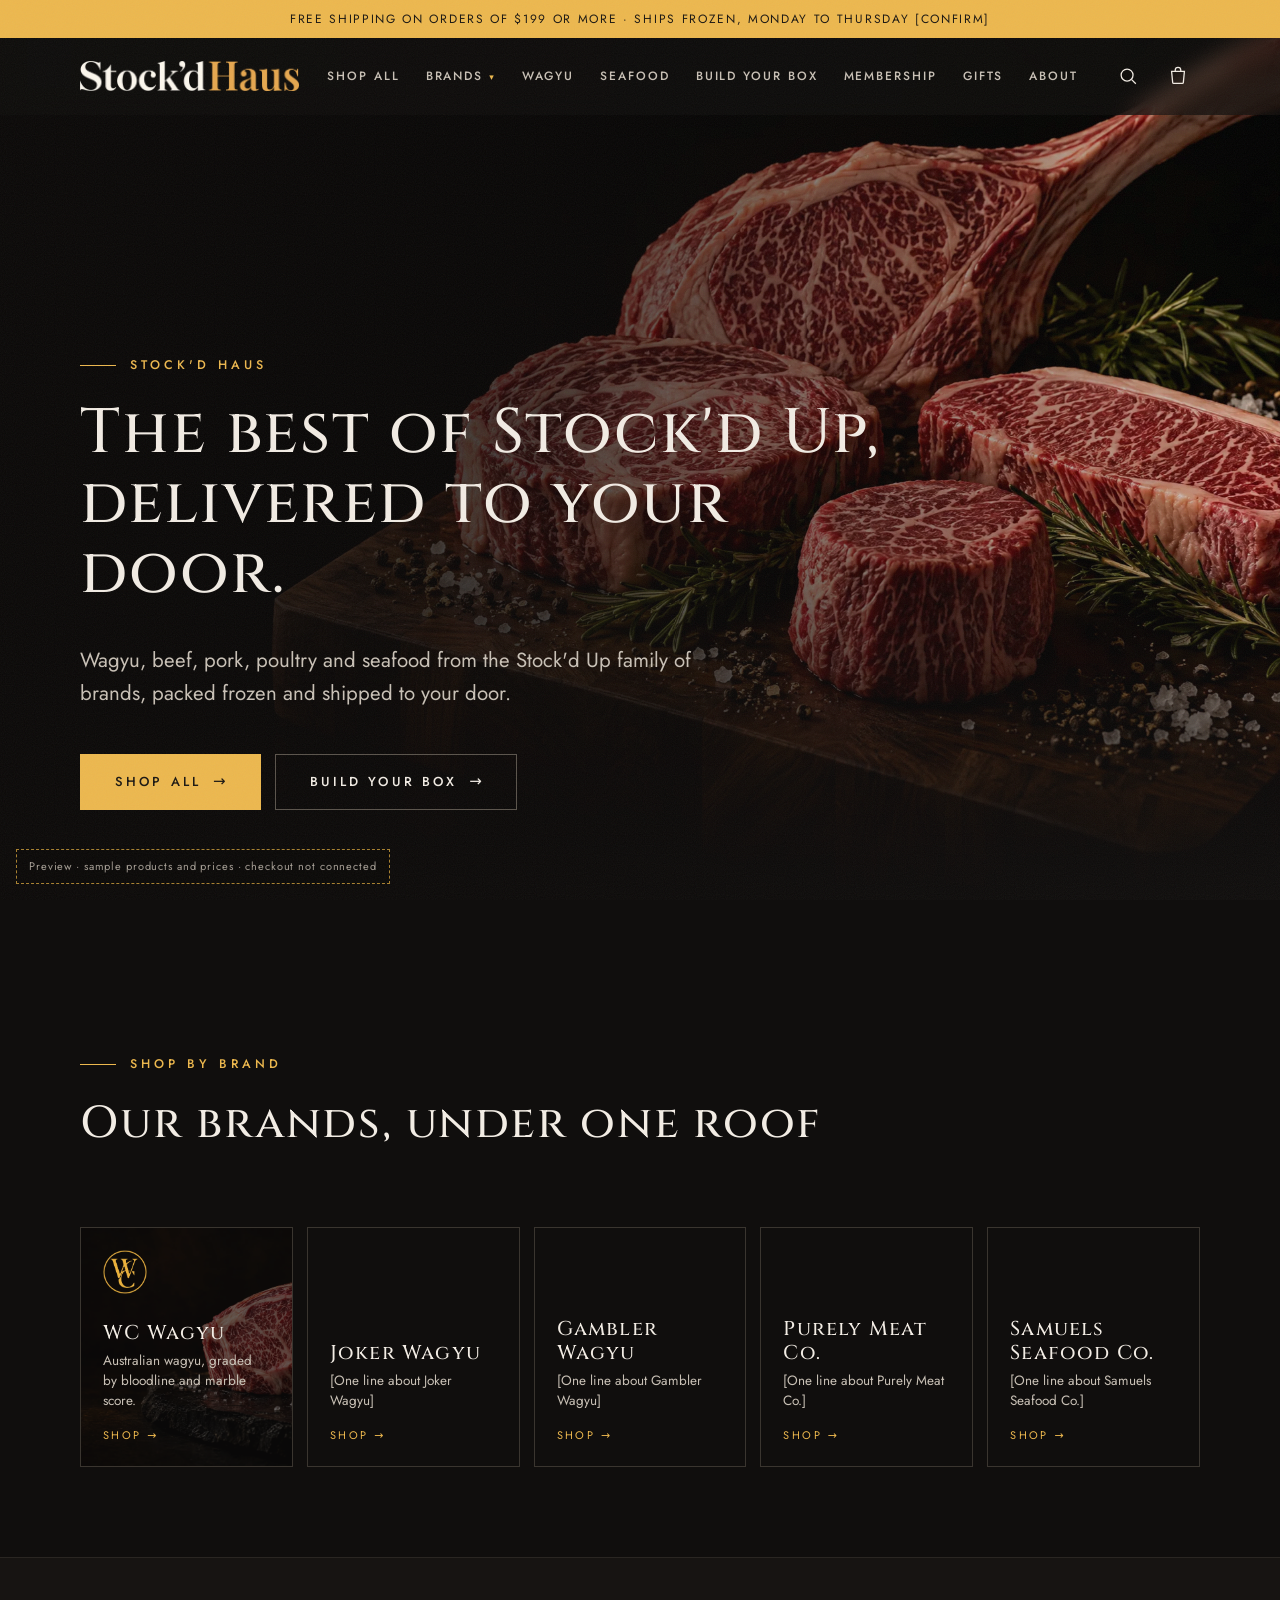
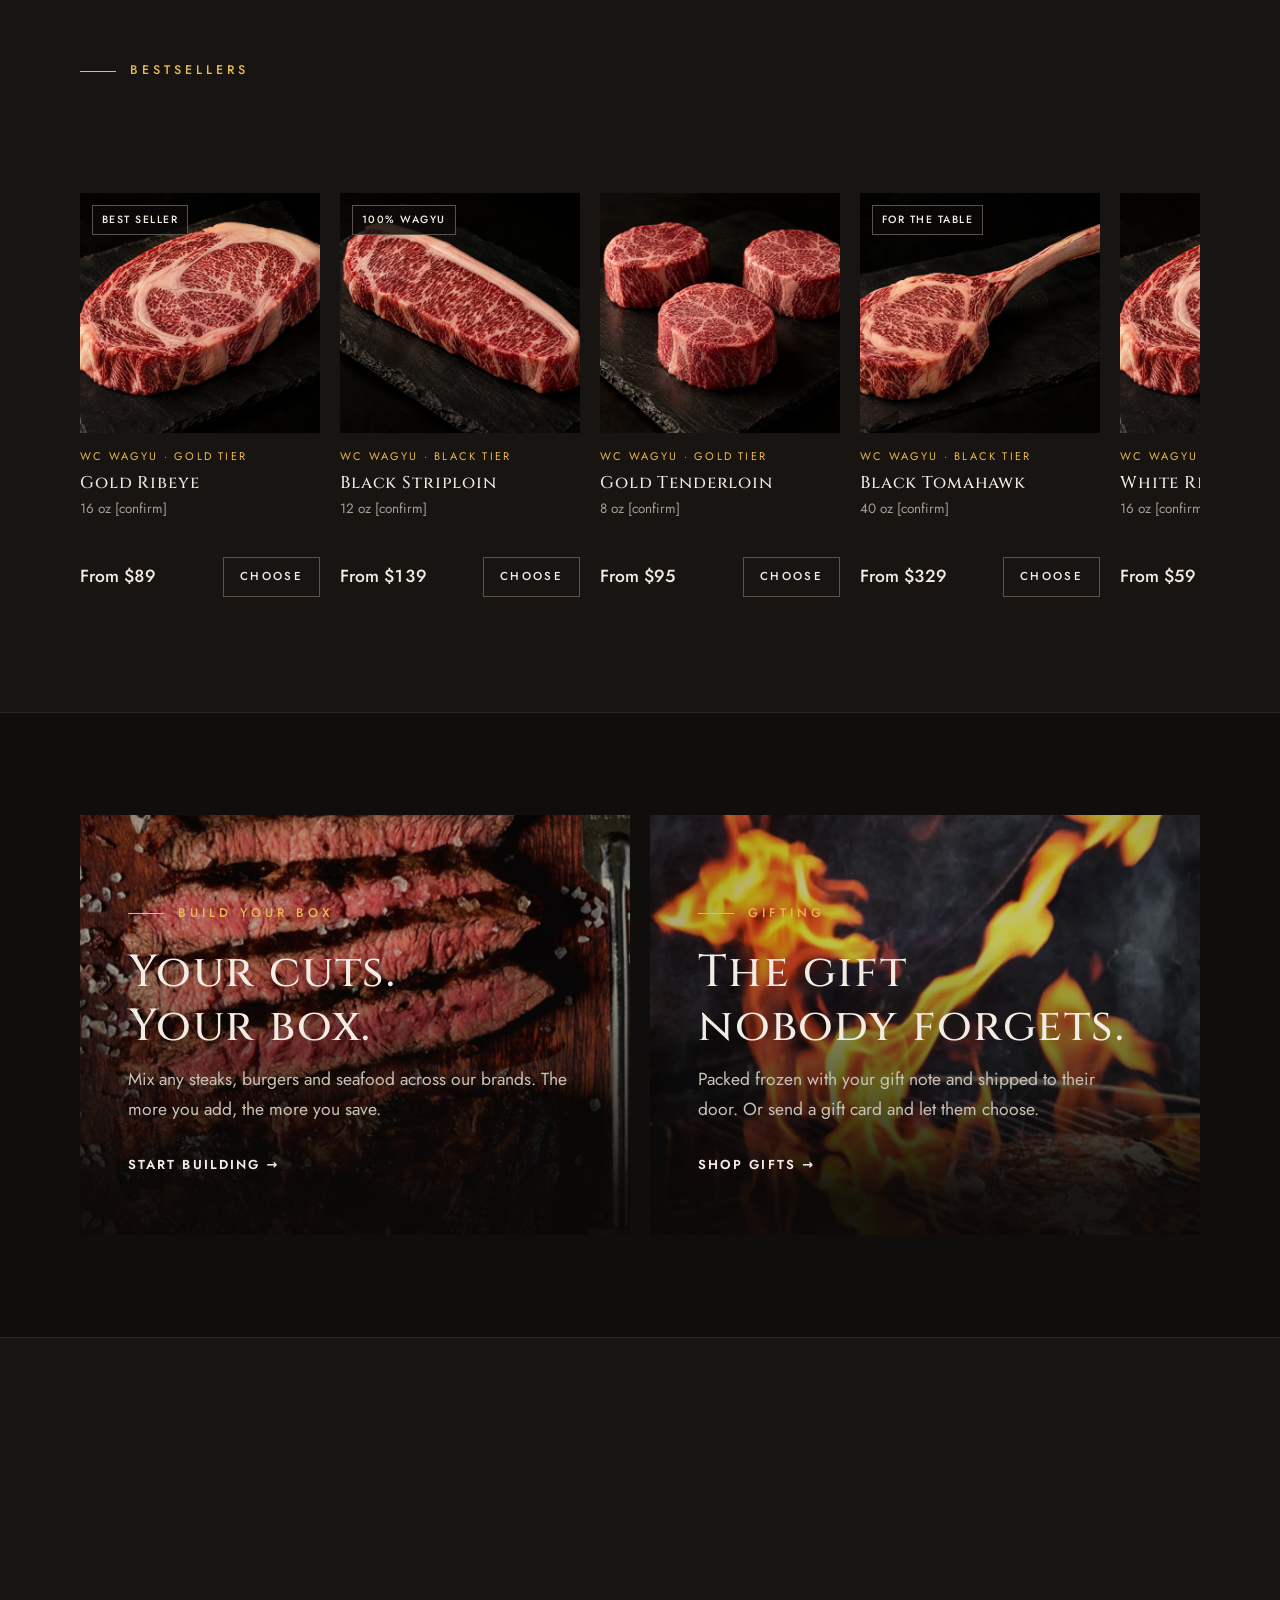
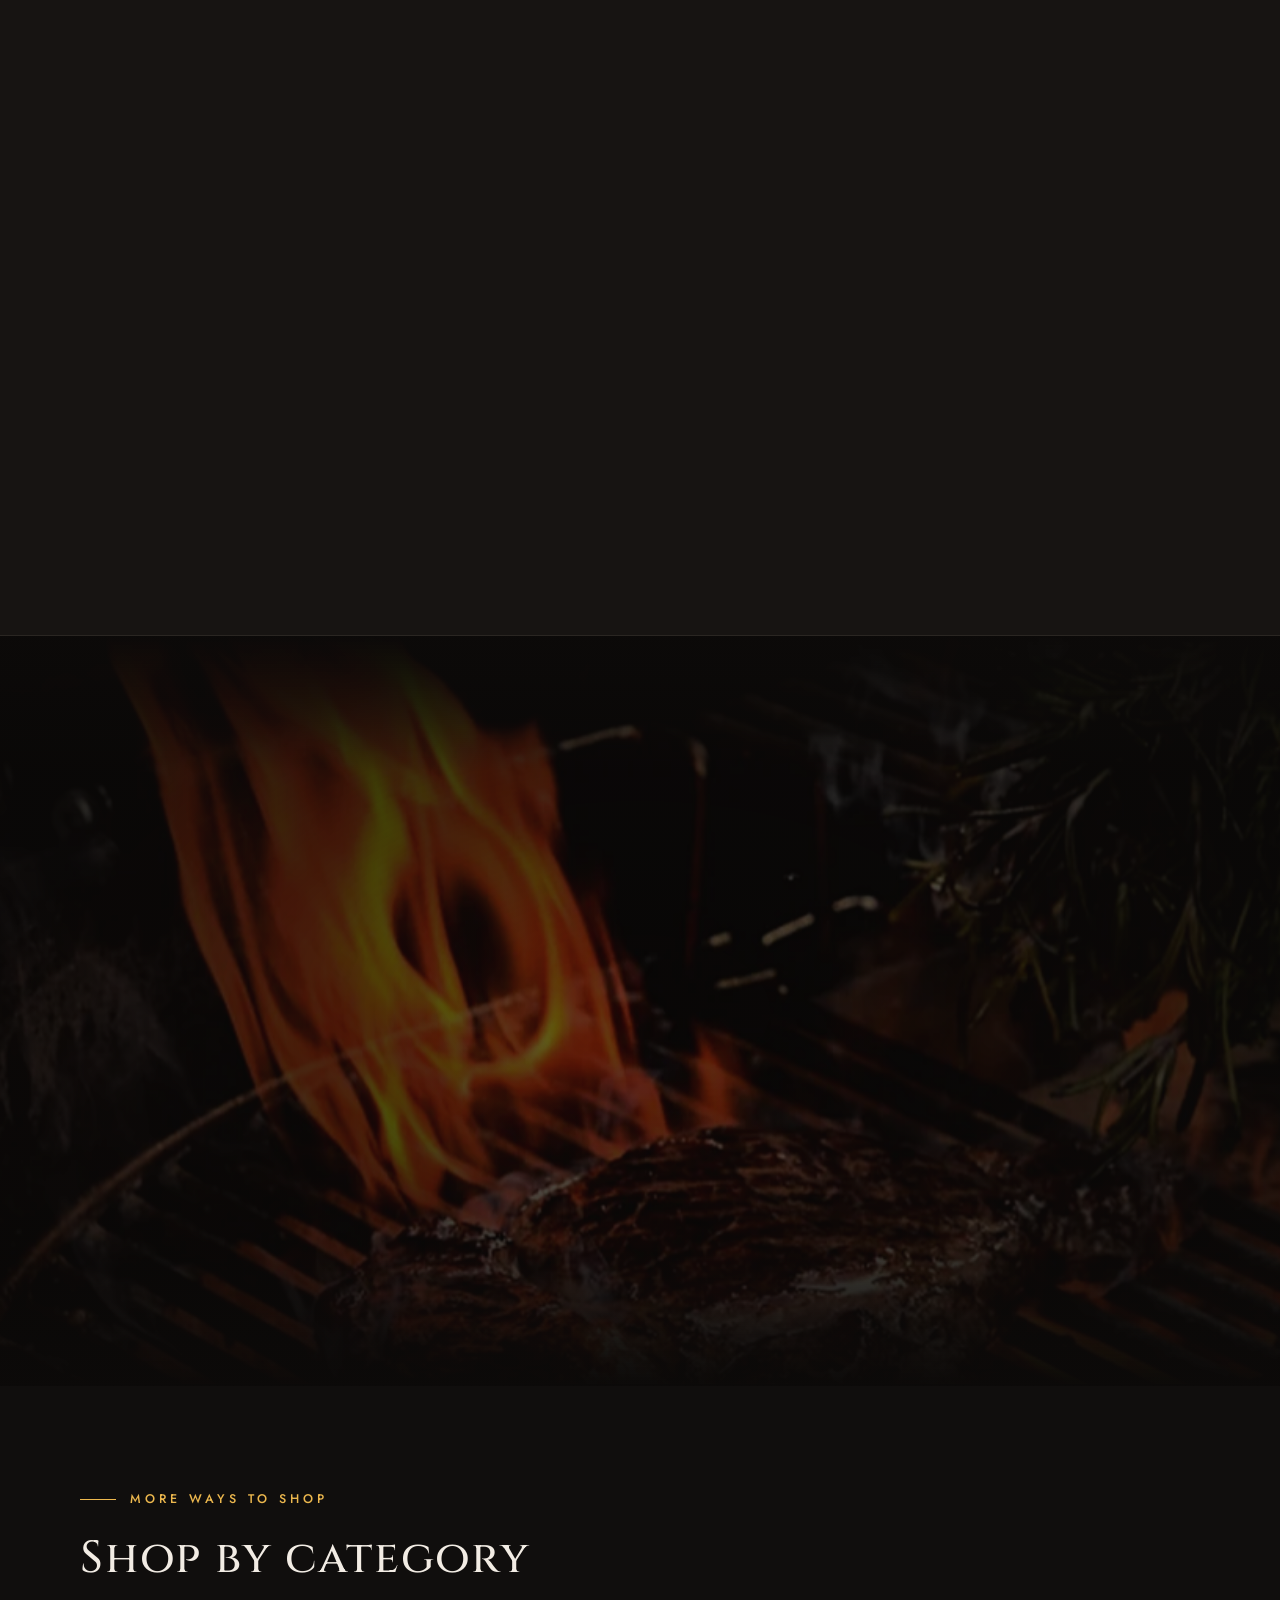
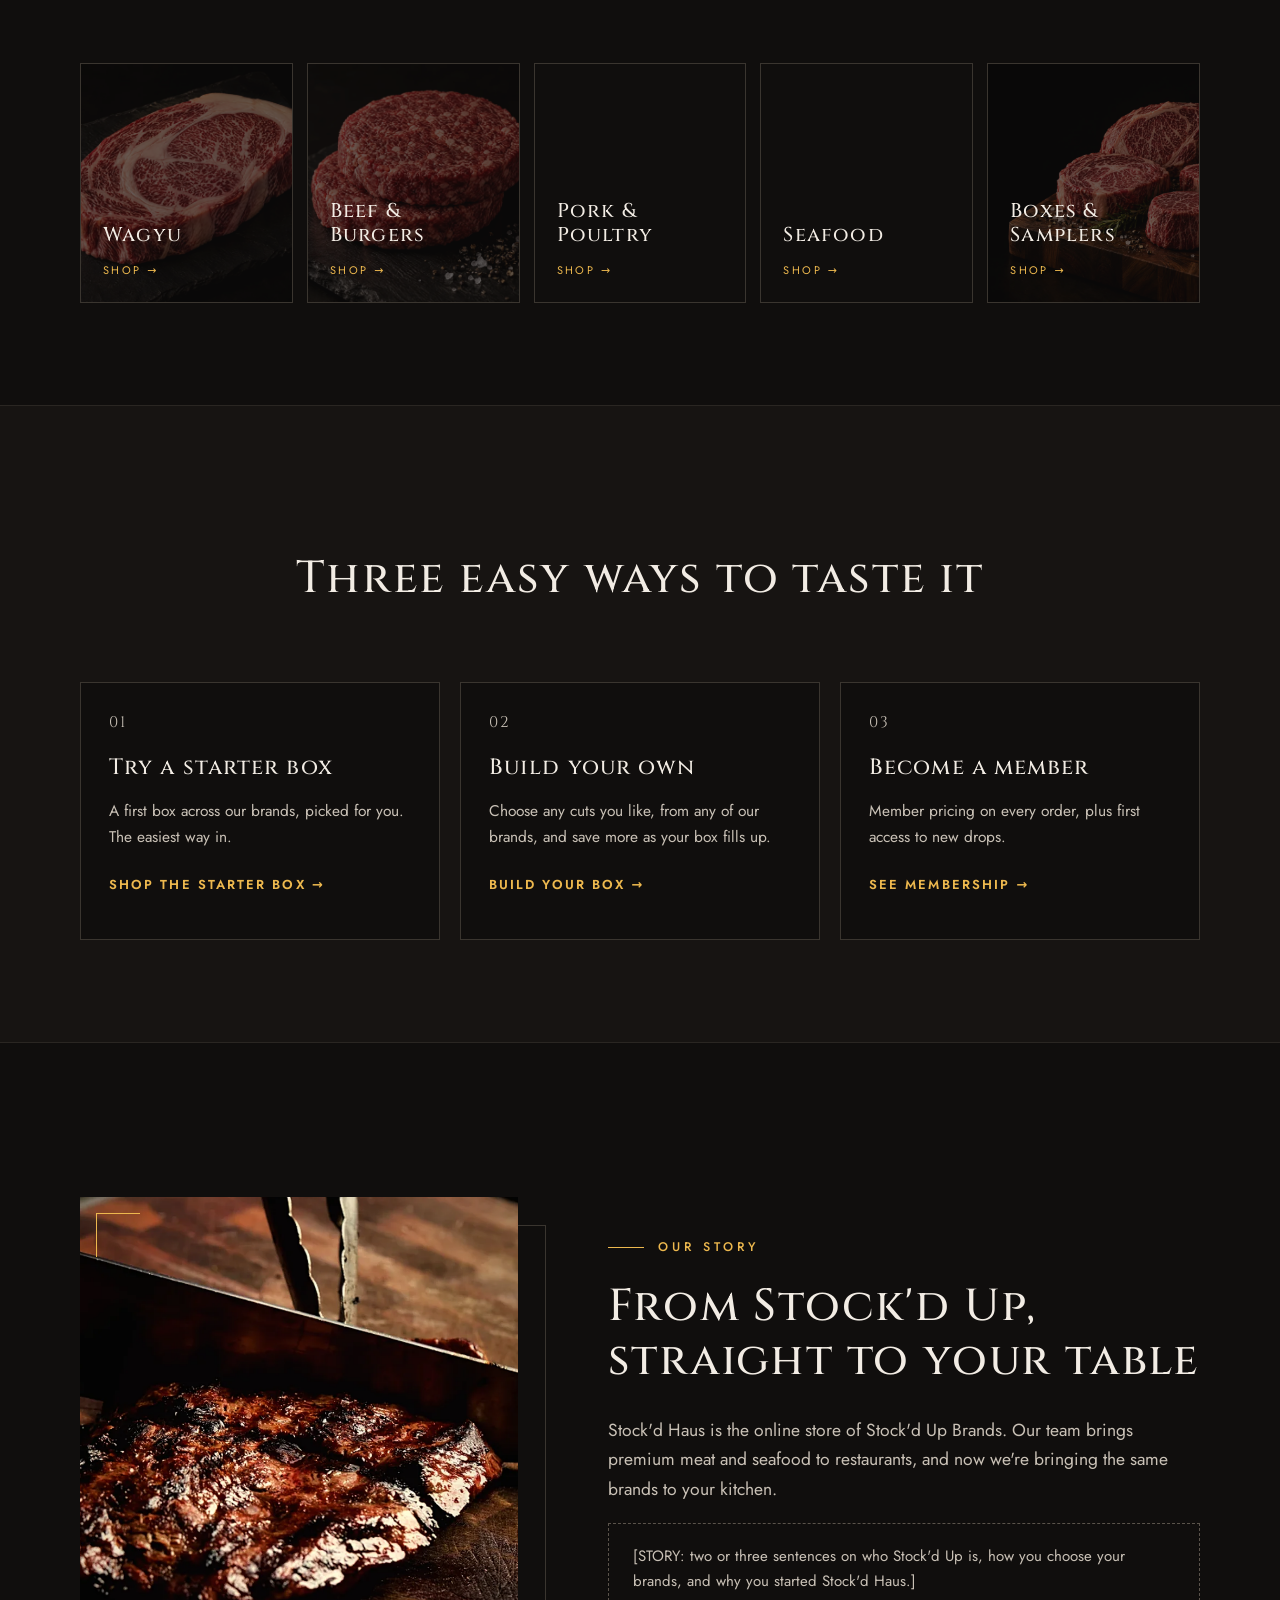
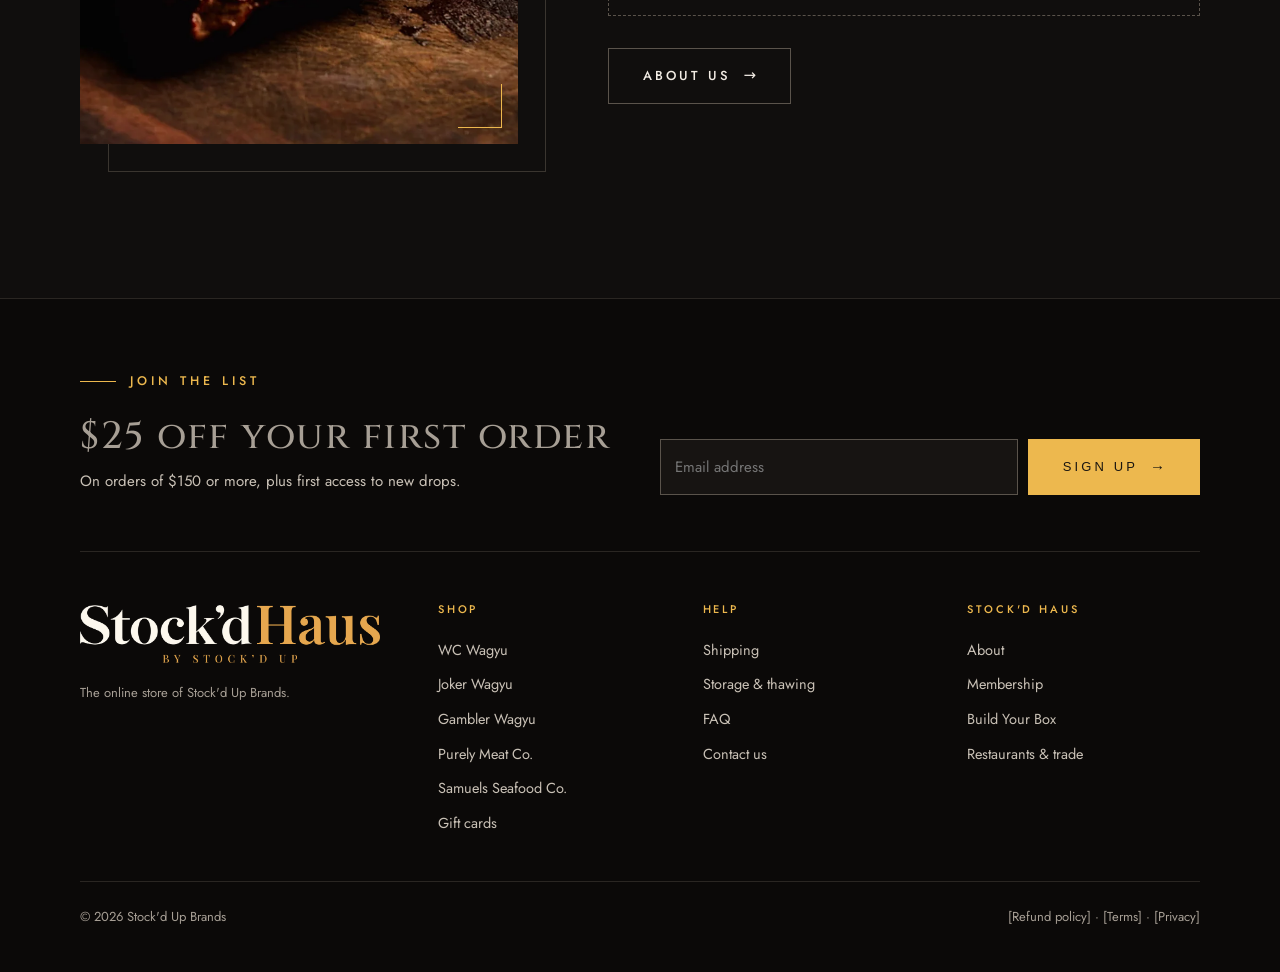
==== commit fd17f16d: "Add the Stock'd Haus logo, built from the Stock'd Up artwork The header uses the Stock'dHaus wordmar" ====
--- a/index.html
+++ b/index.html
@@ -6,6 +6,8 @@
 <title>Stock'd Haus — Premium meat and seafood, delivered</title>
 <meta name="description" content="Stock'd Haus is the online store of Stock'd Up Brands: WC Wagyu, Joker Wagyu, Gambler Wagyu, Purely Meat Co., Samuels Seafood Co. and more, shipped frozen to your door.">
 <meta name="theme-color" content="#100E0D">
+<link rel="icon" type="image/png" sizes="32x32" href="images/brand/favicon-32.png">
+<link rel="apple-touch-icon" href="images/brand/apple-touch-icon.png">
 <link rel="preconnect" href="https://fonts.googleapis.com">
 <link rel="preconnect" href="https://fonts.gstatic.com" crossorigin>
 <link rel="stylesheet" href="https://fonts.googleapis.com/css2?family=Cinzel:wght@400;500;600&amp;family=Cormorant+Garamond:ital,wght@0,500;1,400;1,500&amp;family=Jost:wght@300;400;500;600&amp;display=swap">
--- a/assets/css/store.css
+++ b/assets/css/store.css
@@ -47,7 +47,7 @@
   background: var(--gold); color: var(--on-gold, #1A1611); font-size: 11px; font-weight: 600;
 }
 @media (max-width: 1100px) { .nav { gap: 18px; } .nav a, .nav-drop-btn { letter-spacing: .1em; } }
-@media (max-width: 980px) {
+@media (max-width: 1240px) {
   .nav-toggle { display: block; }
   .nav {
     position: fixed; top: 96px; left: 0; right: 0; height: calc(100dvh - 96px);
@@ -67,7 +67,7 @@
 
 /* ---------- Page offsets for the fixed header ---------- */
 .page-top { padding-top: 168px; }
-@media (max-width: 980px) { .page-top { padding-top: 140px; } }
+@media (max-width: 1240px) { .page-top { padding-top: 140px; } }
 
 /* ---------- Product cards ---------- */
 .grid { display: grid; grid-template-columns: repeat(4, minmax(0, 1fr)); gap: 28px 20px; }
@@ -315,3 +315,11 @@
 .btn:disabled::before { display: none; }
 .steps-3 { grid-template-columns: repeat(3, minmax(0, 1fr)); }
 @media (max-width: 760px) { .steps-3 { grid-template-columns: minmax(0, 1fr); } }
+
+/* ---------- Logo ---------- */
+.brand--logo img { height: 30px; width: auto; transition: height .4s var(--ease); }
+.site-header.is-scrolled .brand--logo img { height: 26px; }
+@media (max-width: 420px) { .brand--logo img { height: 24px; } }
+.footer-logo { display: block; width: min(300px, 100%); margin-bottom: 14px; }
+.footer-logo img { width: 100%; height: auto; }
+.nav a, .nav-drop-btn { white-space: nowrap; }
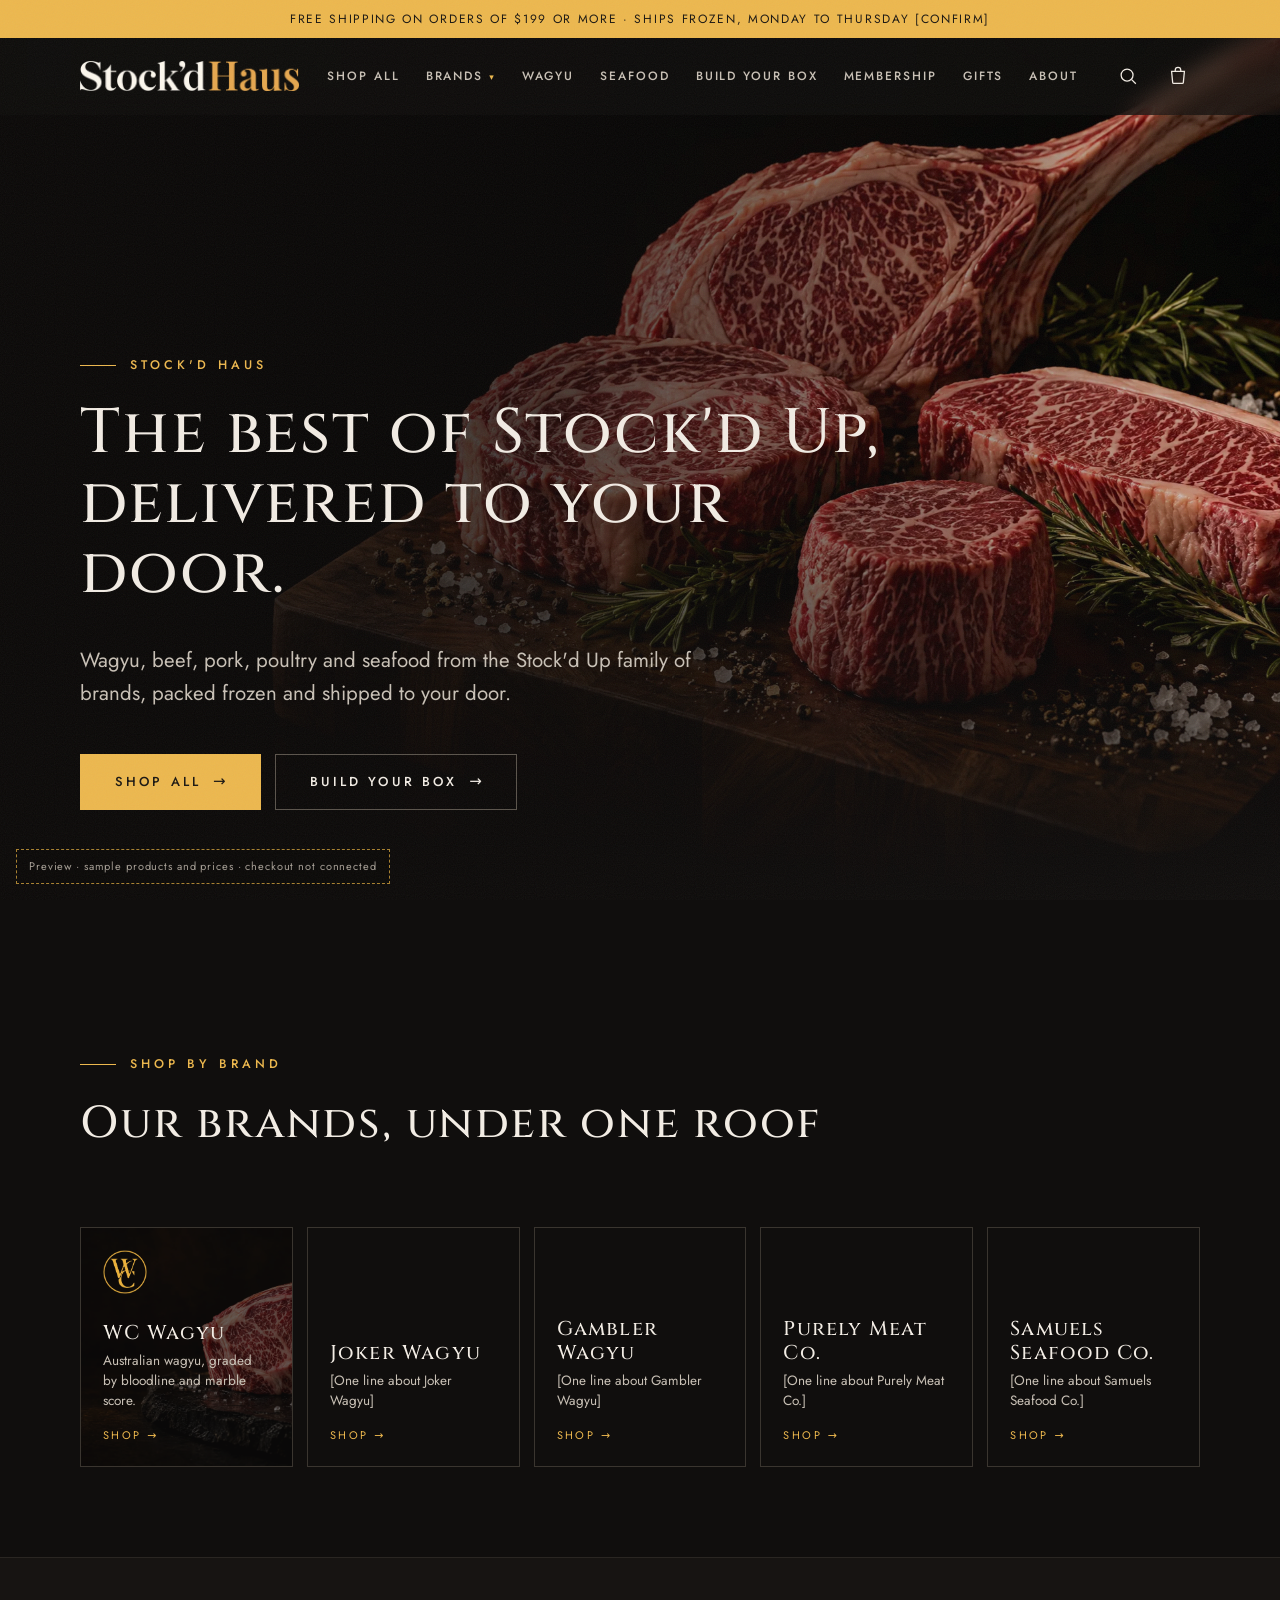
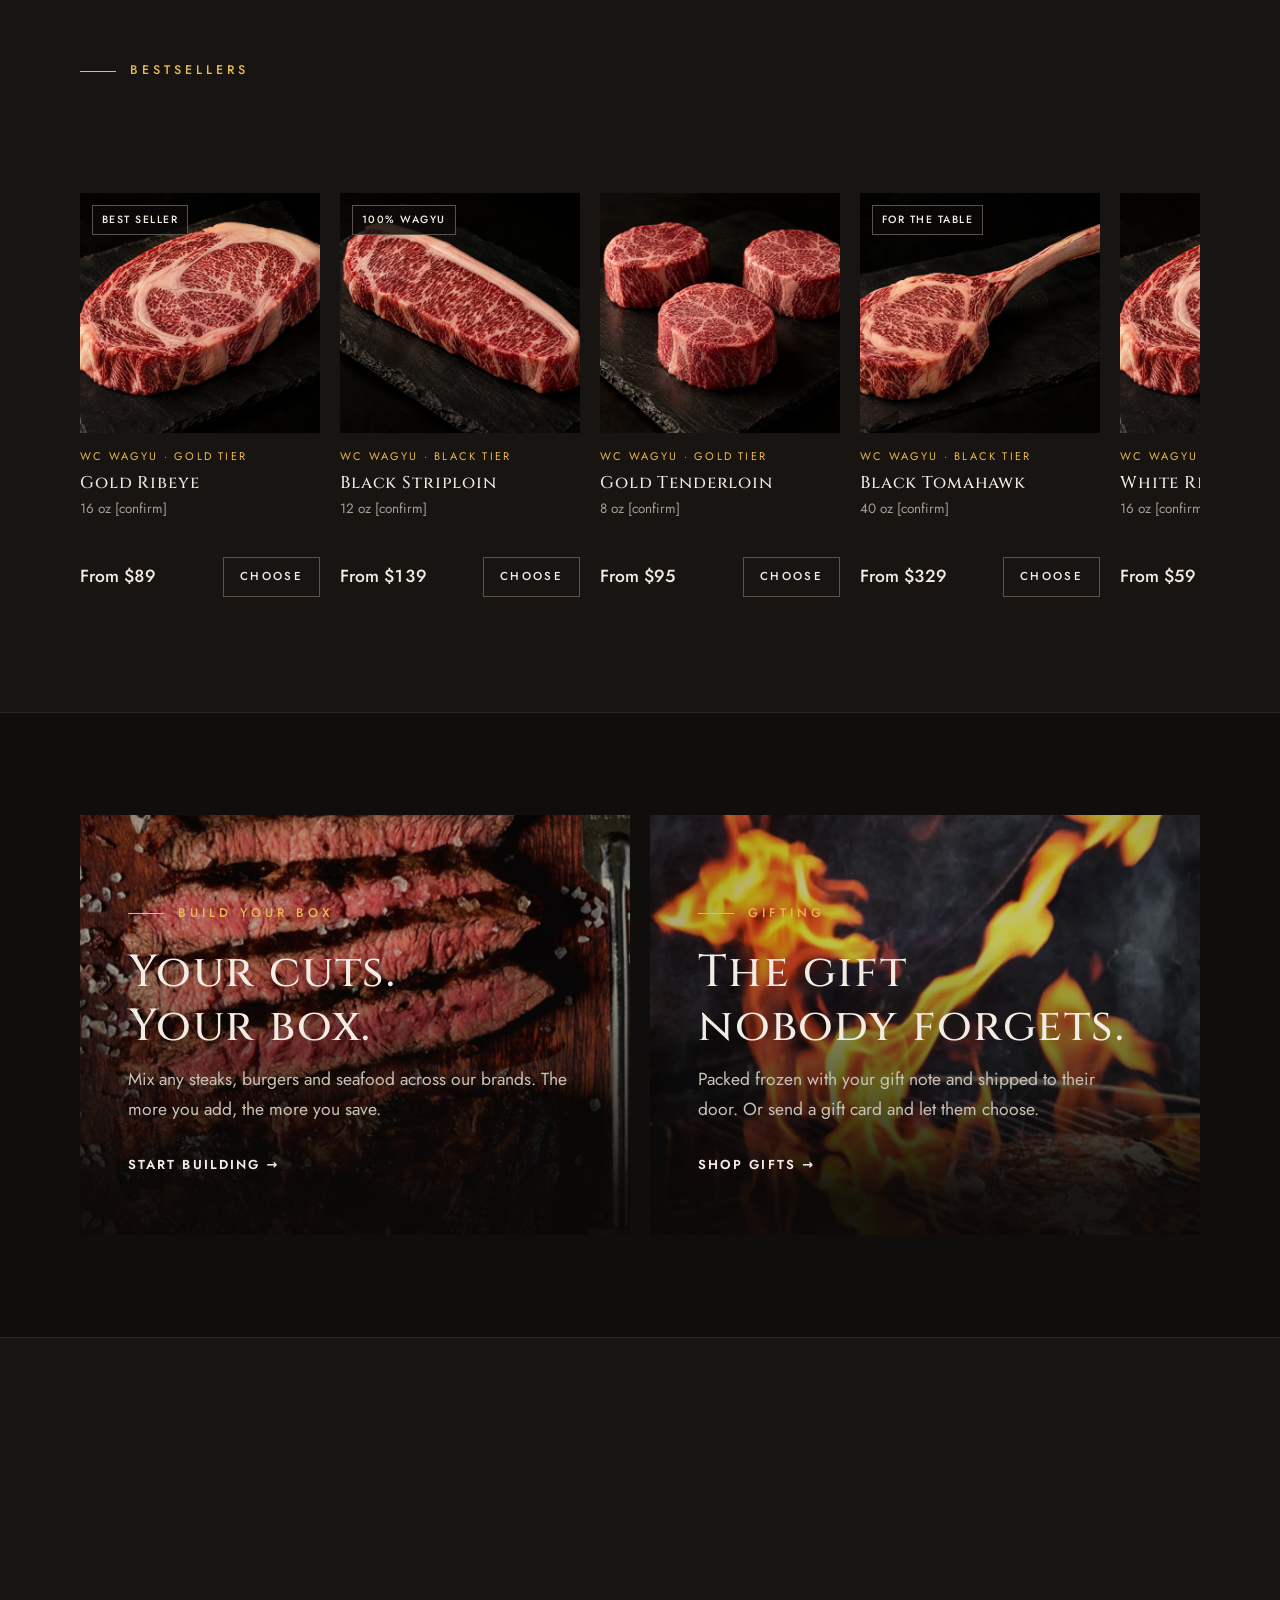
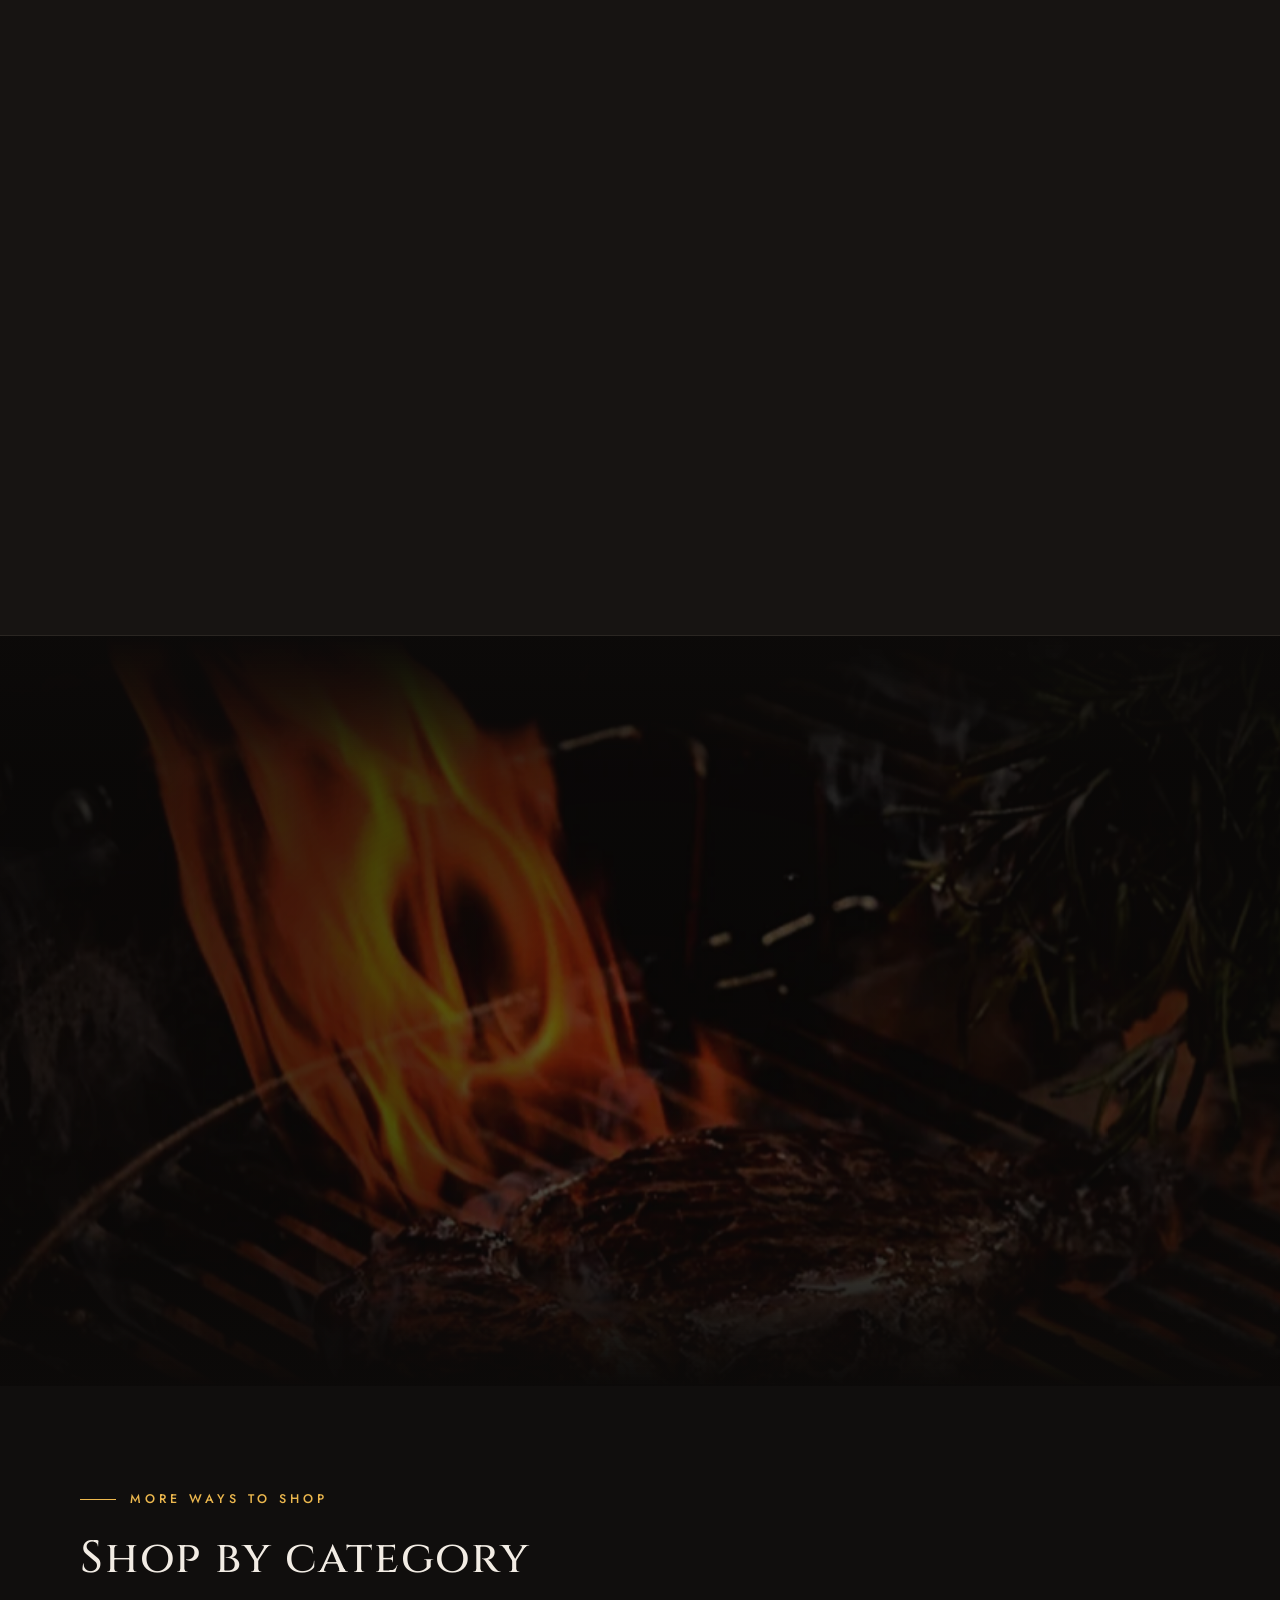
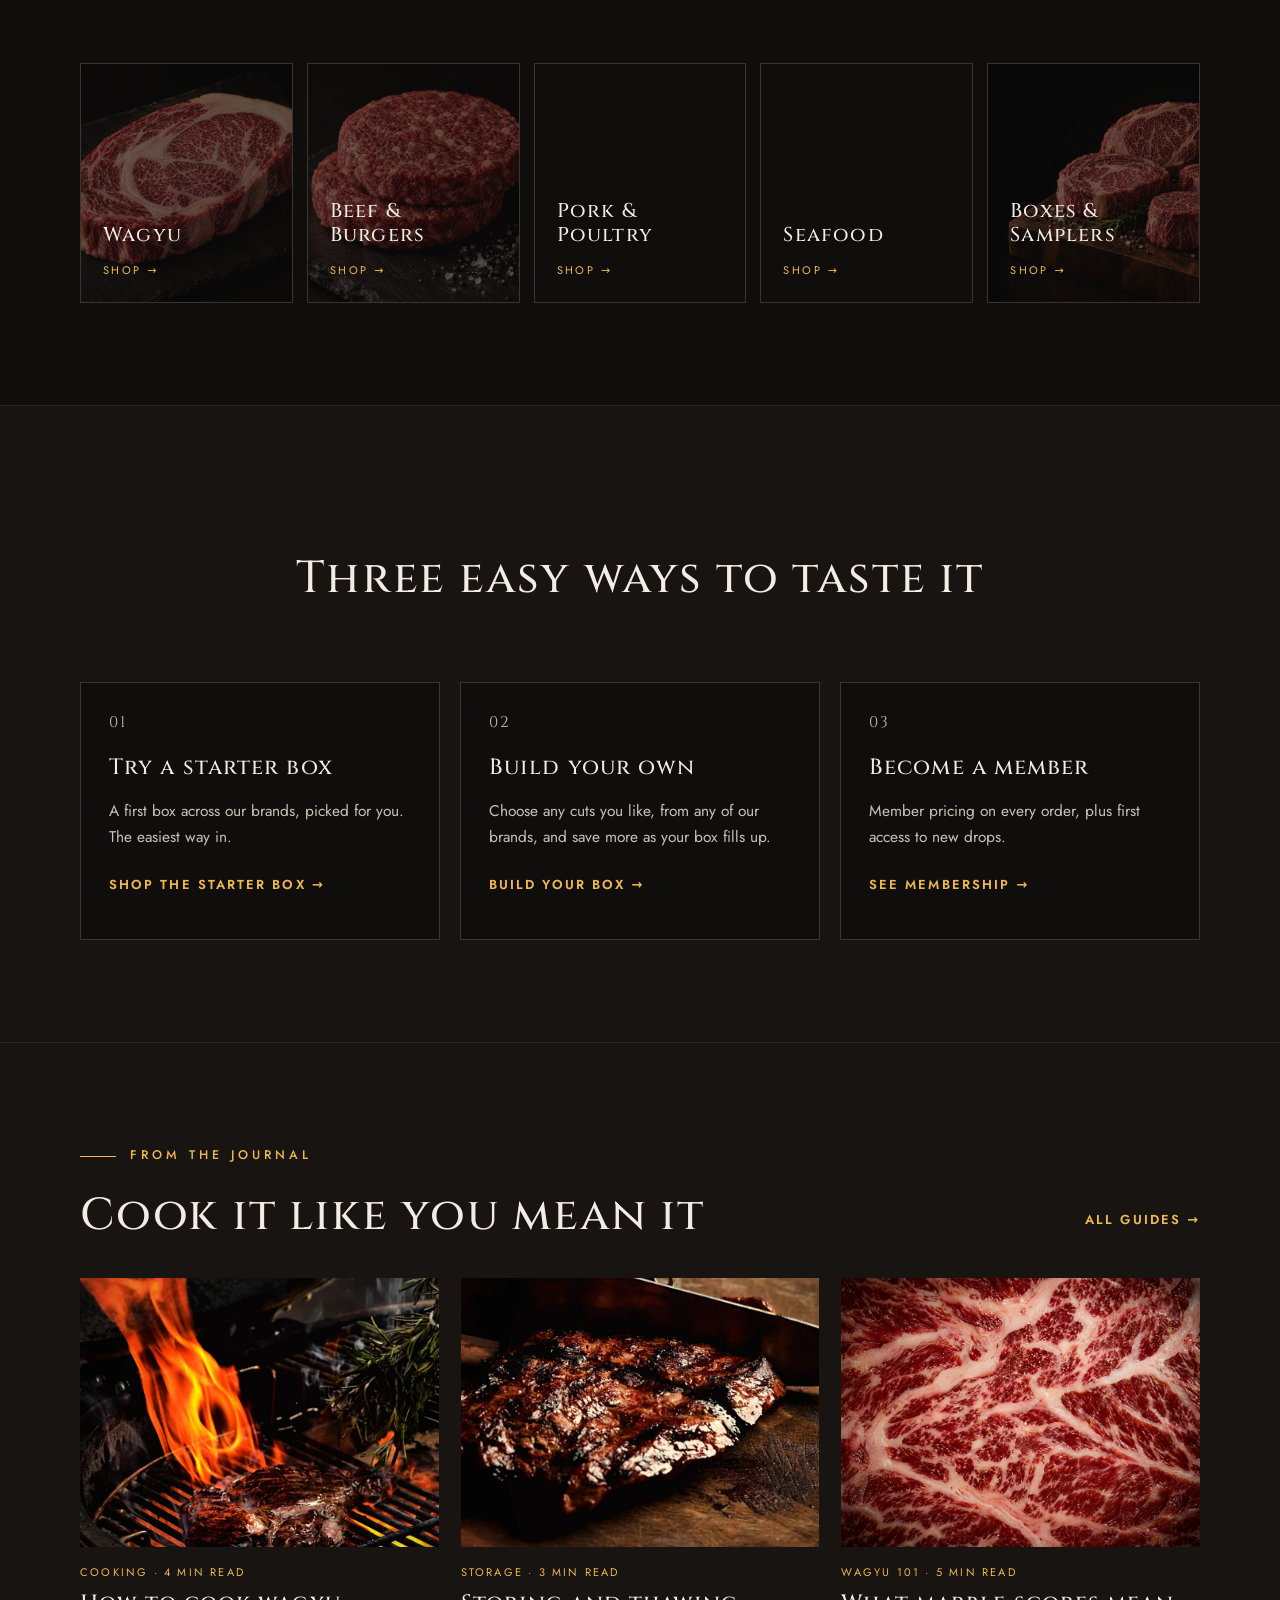
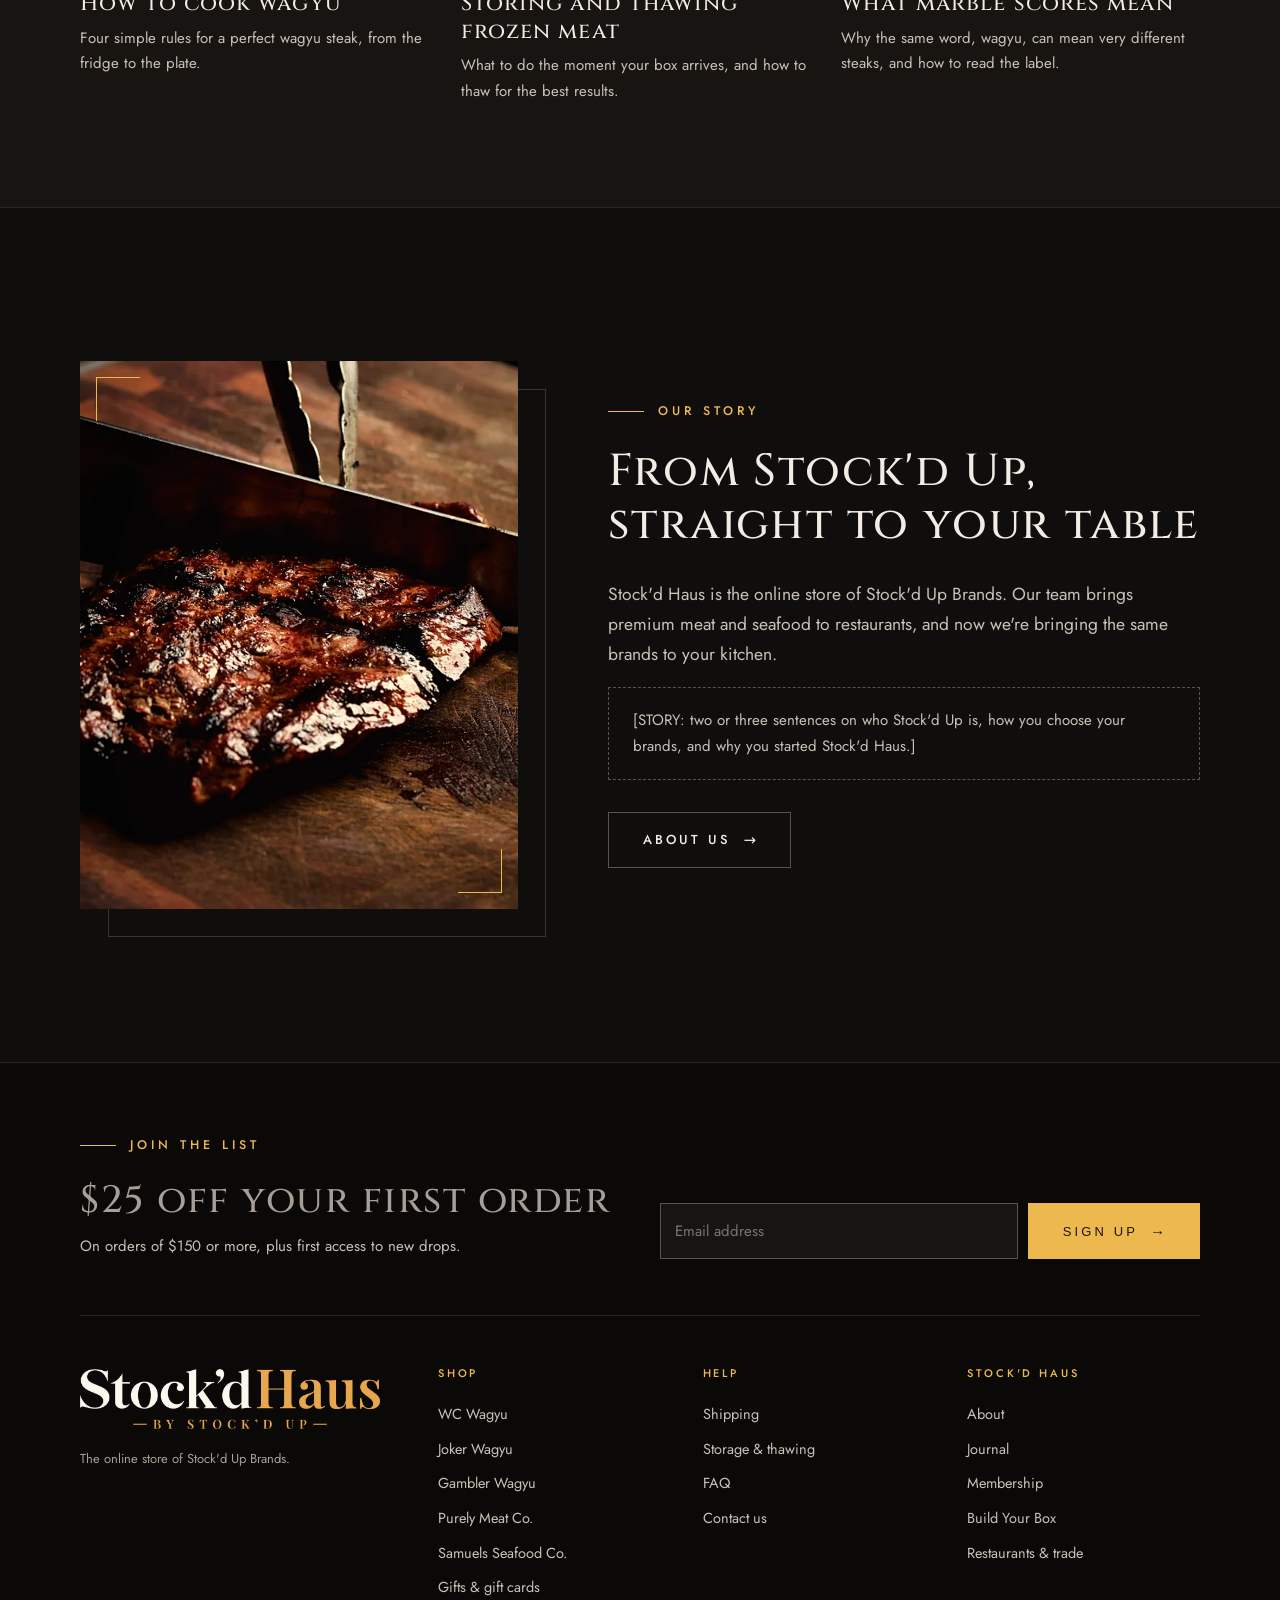
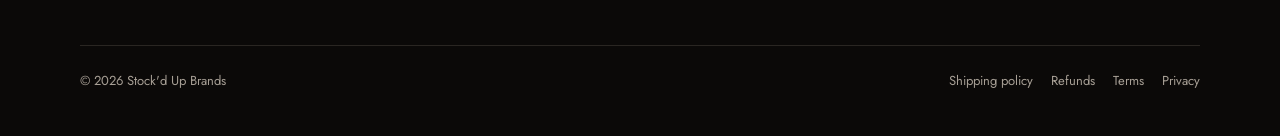
==== commit bd5f9b81: "Add search, brand pages, gifts, journal, policies and a phone buy bar The header search opens an ins" ====
--- a/index.html
+++ b/index.html
@@ -119,6 +119,13 @@
 </div>
 </section>
 
+<section class="section section--alt" aria-labelledby="journal-title" style="padding-block: clamp(64px, 8vw, 112px)">
+<div class="wrap">
+<div class="shop-head"><div><p class="eyebrow" data-reveal>From the journal</p><h2 id="journal-title" class="h2" data-reveal style="--d:.1s">Cook it like you mean it</h2></div><a class="text-link" href="journal.html" data-reveal>All guides →</a></div>
+<div class="posts" id="home-posts"></div>
+</div>
+</section>
+
 <section class="section" aria-labelledby="story-title">
 <div class="wrap">
 <div class="split split--wide-right">
@@ -142,6 +149,7 @@
 
 <script src="assets/js/catalog.js"></script>
 <script src="assets/js/store.js"></script>
+<script src="assets/js/journal.js"></script>
 <script>
 (function () {
   var S = window.SH;
@@ -161,6 +169,7 @@
       '<span class="bt-name">' + S.esc(c.name) + '</span><span class="bt-cta">Shop →</span></a>';
   }).join('');
   document.querySelectorAll('.js-member-price').forEach(function (el) { el.textContent = S.money(S.settings.membershipCents); });
+  document.getElementById('home-posts').innerHTML = S.articles.map(S.articleCard).join('');
   S.reveal(); S.parallax();
 })();
 </script>
--- a/assets/css/store.css
+++ b/assets/css/store.css
@@ -323,3 +323,66 @@
 .footer-logo { display: block; width: min(300px, 100%); margin-bottom: 14px; }
 .footer-logo img { width: 100%; height: auto; }
 .nav a, .nav-drop-btn { white-space: nowrap; }
+
+/* ---------- Search ---------- */
+.search { position: fixed; inset: 0; z-index: 95; background: rgba(0, 0, 0, .6); }
+.search-panel { background: var(--bg); border-bottom: 1px solid var(--line-2); padding: 28px 0 36px; transform: translateY(-12px); opacity: 0; transition: transform .35s var(--ease), opacity .35s var(--ease); }
+.search.is-open .search-panel { transform: none; opacity: 1; }
+.search-row { display: flex; align-items: center; gap: 12px; border-bottom: 1px solid var(--gold); }
+.search-row input { flex: 1; min-width: 0; min-height: 64px; background: none; border: 0; color: var(--text); font-family: var(--display); font-size: clamp(22px, 3vw, 32px); letter-spacing: .04em; }
+.search-row input:focus { outline: none; }
+.search-results { padding-top: 22px; display: grid; gap: 14px; }
+.search-k { margin: 0; font-size: 11px; letter-spacing: .26em; text-transform: uppercase; color: var(--gold); }
+.search-chips { display: flex; flex-wrap: wrap; gap: 8px; }
+.search-chips .chip-btn { width: auto; border-color: var(--line-3); text-decoration: none; }
+.search-list { display: grid; grid-template-columns: repeat(2, minmax(0, 1fr)); gap: 8px 24px; }
+@media (max-width: 700px) { .search-list { grid-template-columns: minmax(0, 1fr); } }
+.search-item { display: grid; grid-template-columns: 56px minmax(0, 1fr) auto; gap: 14px; align-items: center; padding: 8px 0; border-bottom: 1px solid var(--line); color: var(--text); text-decoration: none; }
+.search-item:hover { color: var(--gold-hi); }
+.search-item small { display: block; font-size: 10.5px; letter-spacing: .2em; text-transform: uppercase; color: var(--gold); }
+.search-item b { font-weight: 500; font-variant-numeric: tabular-nums; }
+.search-thumb { width: 56px; height: 56px; background: var(--bg-3); overflow: hidden; }
+.search-thumb img { width: 100%; height: 100%; object-fit: cover; }
+
+/* ---------- Brand banner (shop?brand=) ---------- */
+.brand-banner { position: relative; overflow: hidden; margin-bottom: 40px; padding: clamp(28px, 4vw, 48px); border: 1px solid var(--line-2); background: var(--bg-2); }
+.bb-bg { position: absolute; inset: 0; width: 100%; height: 100%; object-fit: cover; opacity: .22; }
+.bb-body { position: relative; display: grid; grid-template-columns: auto minmax(0, 1fr); gap: 8px 28px; align-items: center; max-width: 900px; }
+.bb-mark { width: 84px; grid-row: span 2; }
+.bb-story { margin: 0; color: var(--text-2); font-size: 17px; }
+@media (max-width: 600px) { .bb-body { grid-template-columns: minmax(0, 1fr); } .bb-mark { width: 64px; grid-row: auto; } }
+.footer-policies { display: flex; flex-wrap: wrap; gap: 6px 18px; }
+.footer-policies a { color: var(--text-3); text-decoration: none; } .footer-policies a:hover { color: var(--gold); }
+
+/* ---------- Journal ---------- */
+.posts { display: grid; grid-template-columns: repeat(3, minmax(0, 1fr)); gap: 28px 22px; }
+@media (max-width: 900px) { .posts { grid-template-columns: minmax(0, 1fr); } }
+.post { display: flex; flex-direction: column; gap: 8px; color: var(--text); text-decoration: none; }
+.post-img { display: block; aspect-ratio: 4 / 3; overflow: hidden; background: var(--bg-3); margin-bottom: 8px; }
+.post-img img { width: 100%; height: 100%; object-fit: cover; transition: transform 1s var(--ease); }
+.post:hover .post-img img { transform: scale(1.05); }
+.post .card-brand { margin: 0; }
+.post-title { font-family: var(--display); font-size: 22px; font-weight: 500; letter-spacing: .05em; line-height: 1.25; }
+.post:hover .post-title { color: var(--gold-hi); }
+.post-ex { color: var(--text-2); font-size: 15px; }
+.article .display { margin: 0; }
+.article-img { aspect-ratio: 16 / 9; overflow: hidden; margin-bottom: 40px; }
+.article-img img { width: 100%; height: 100%; object-fit: cover; }
+.article-body { max-width: 680px; color: var(--text-2); font-size: 18px; }
+.article-body h2 { margin: 40px 0 12px; font-family: var(--display); font-weight: 500; font-size: 24px; letter-spacing: .05em; color: var(--text); }
+.article-body p { margin: 0 0 16px; }
+.article-body ul { margin: 0 0 16px; padding-left: 20px; } .article-body li { margin-bottom: 6px; } .article-body li::marker { color: var(--gold); }
+.tip { margin: 32px 0; padding: 22px 26px; border: 1px solid var(--line-2); border-left: 2px solid var(--gold); background: var(--bg-2); }
+.tip p { margin: 0; color: var(--text); }
+
+/* ---------- Sticky add to cart (phones) ---------- */
+.sticky-buy { position: fixed; z-index: 70; left: 0; right: 0; bottom: 0; display: none; align-items: center; gap: 12px;
+  padding: 12px max(16px, env(safe-area-inset-right, 0px)) calc(12px + env(safe-area-inset-bottom, 0px)) max(16px, env(safe-area-inset-left, 0px));
+  background: rgba(16, 14, 13, .96); border-top: 1px solid var(--line-2); transform: translateY(100%); transition: transform .35s var(--ease); }
+.sticky-buy.is-on { transform: none; }
+.sticky-buy .sb-text { flex: 1; min-width: 0; }
+.sticky-buy .sb-name { margin: 0; color: var(--text); font-size: 14px; white-space: nowrap; overflow: hidden; text-overflow: ellipsis; }
+.sticky-buy .sb-price { margin: 0; color: var(--gold); font-size: 14px; font-variant-numeric: tabular-nums; }
+.sticky-buy .btn { min-height: 46px; padding: 0 20px; }
+@media (max-width: 760px) { .sticky-buy { display: flex; } body[data-page="product"] .preview-flag { display: none; } }
+input[type="search"]::-webkit-search-cancel-button { -webkit-appearance: none; appearance: none; }
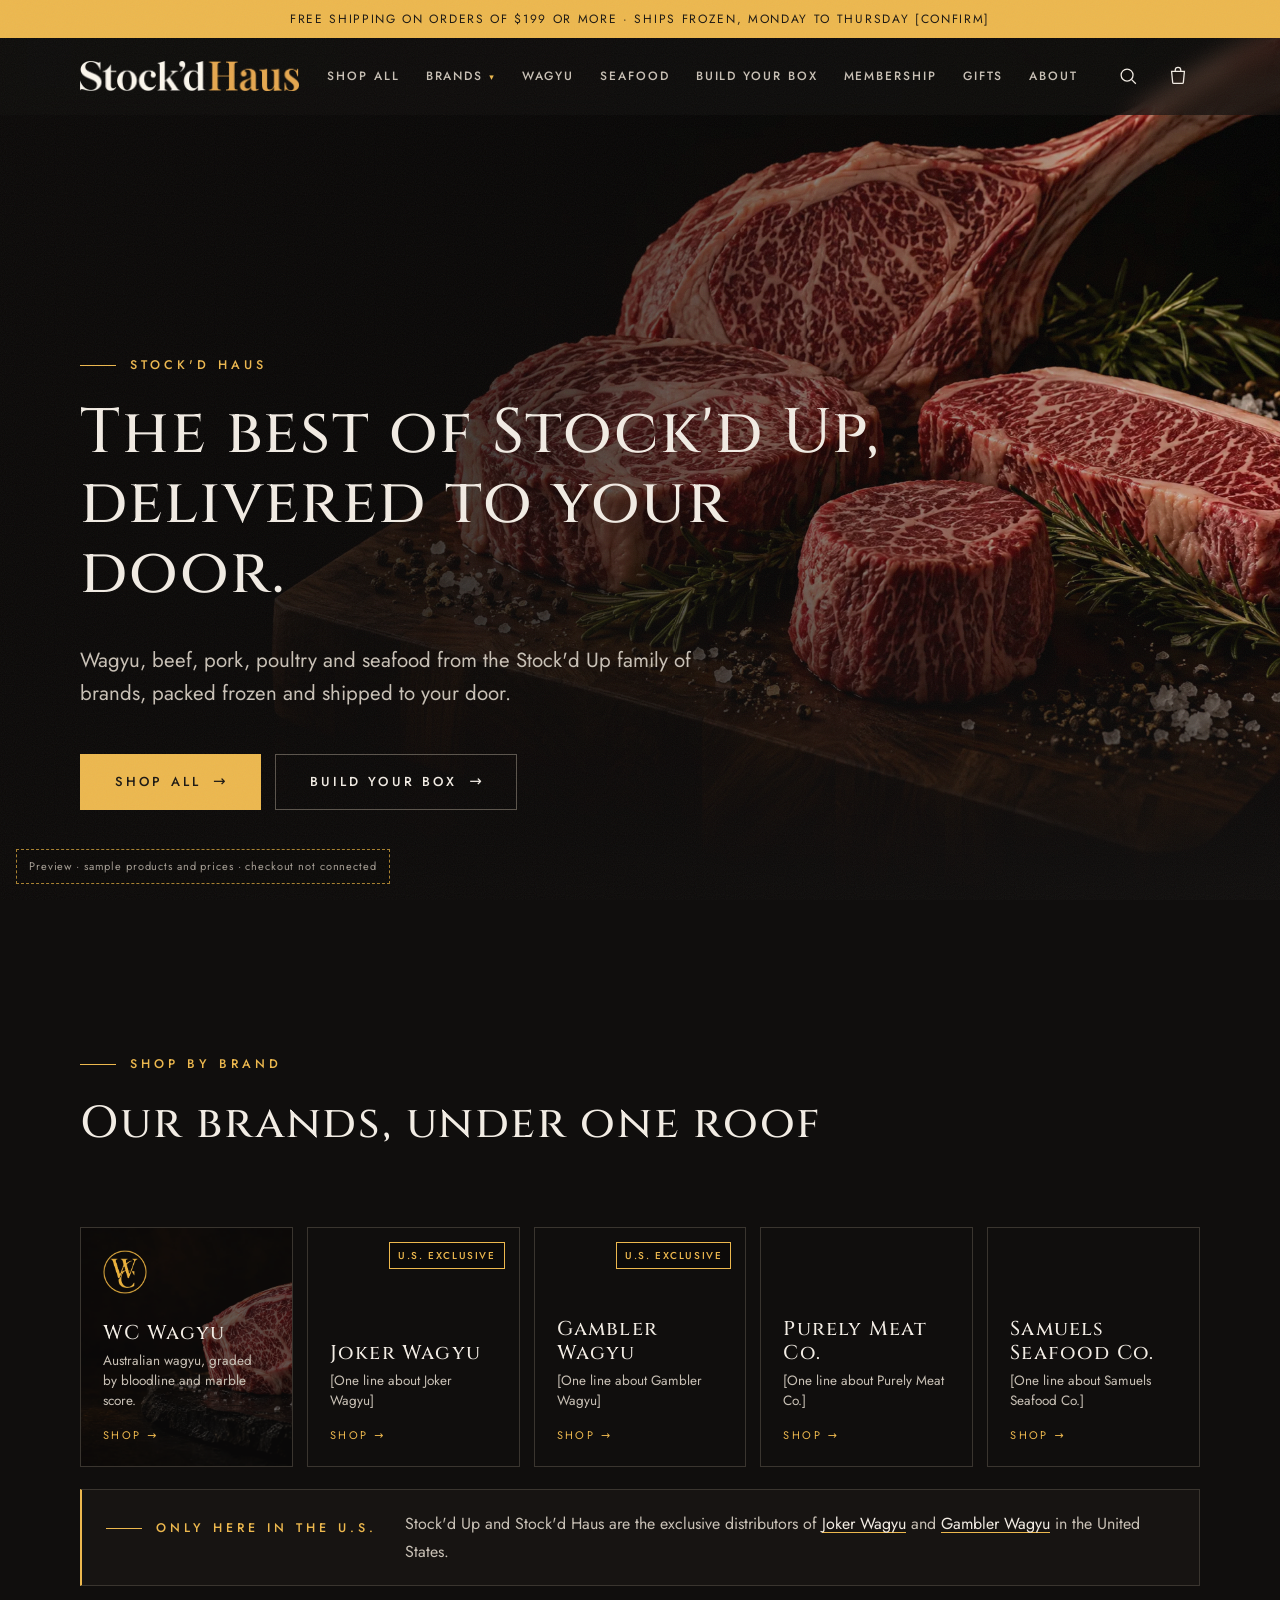
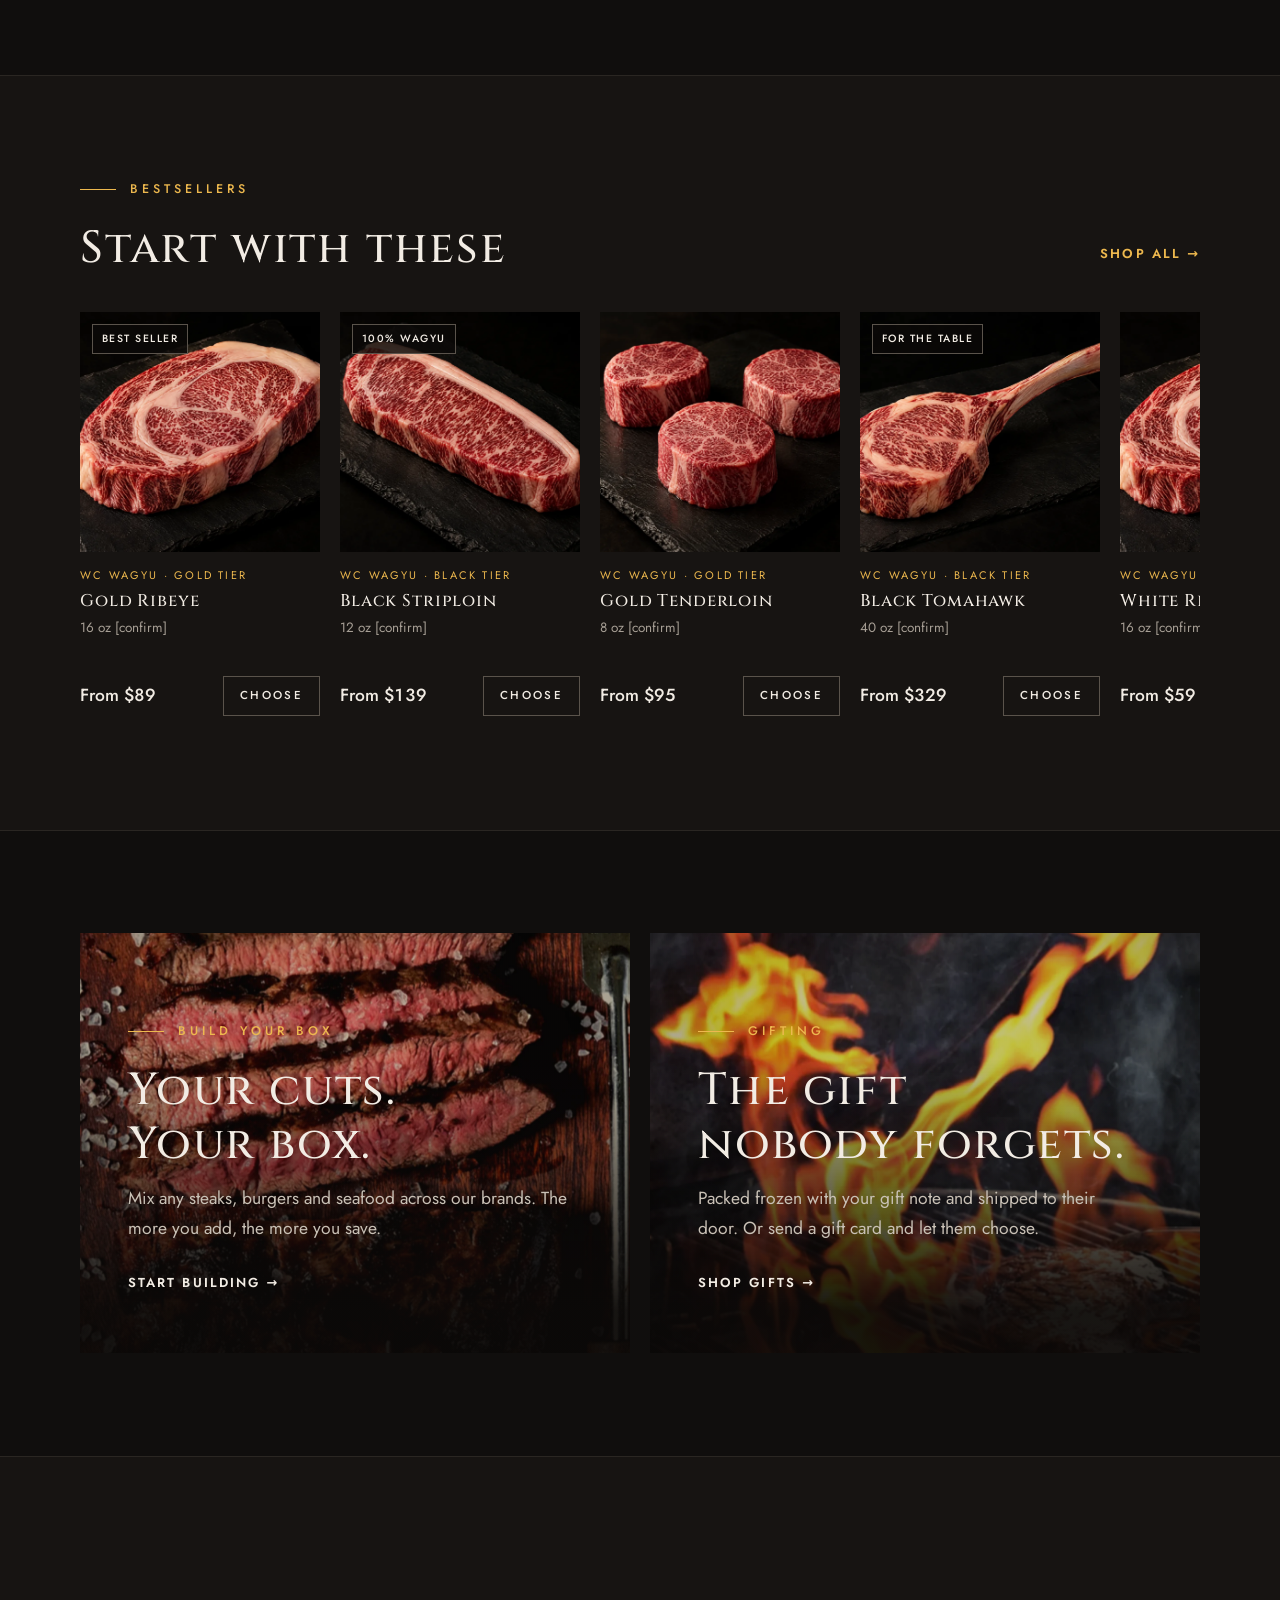
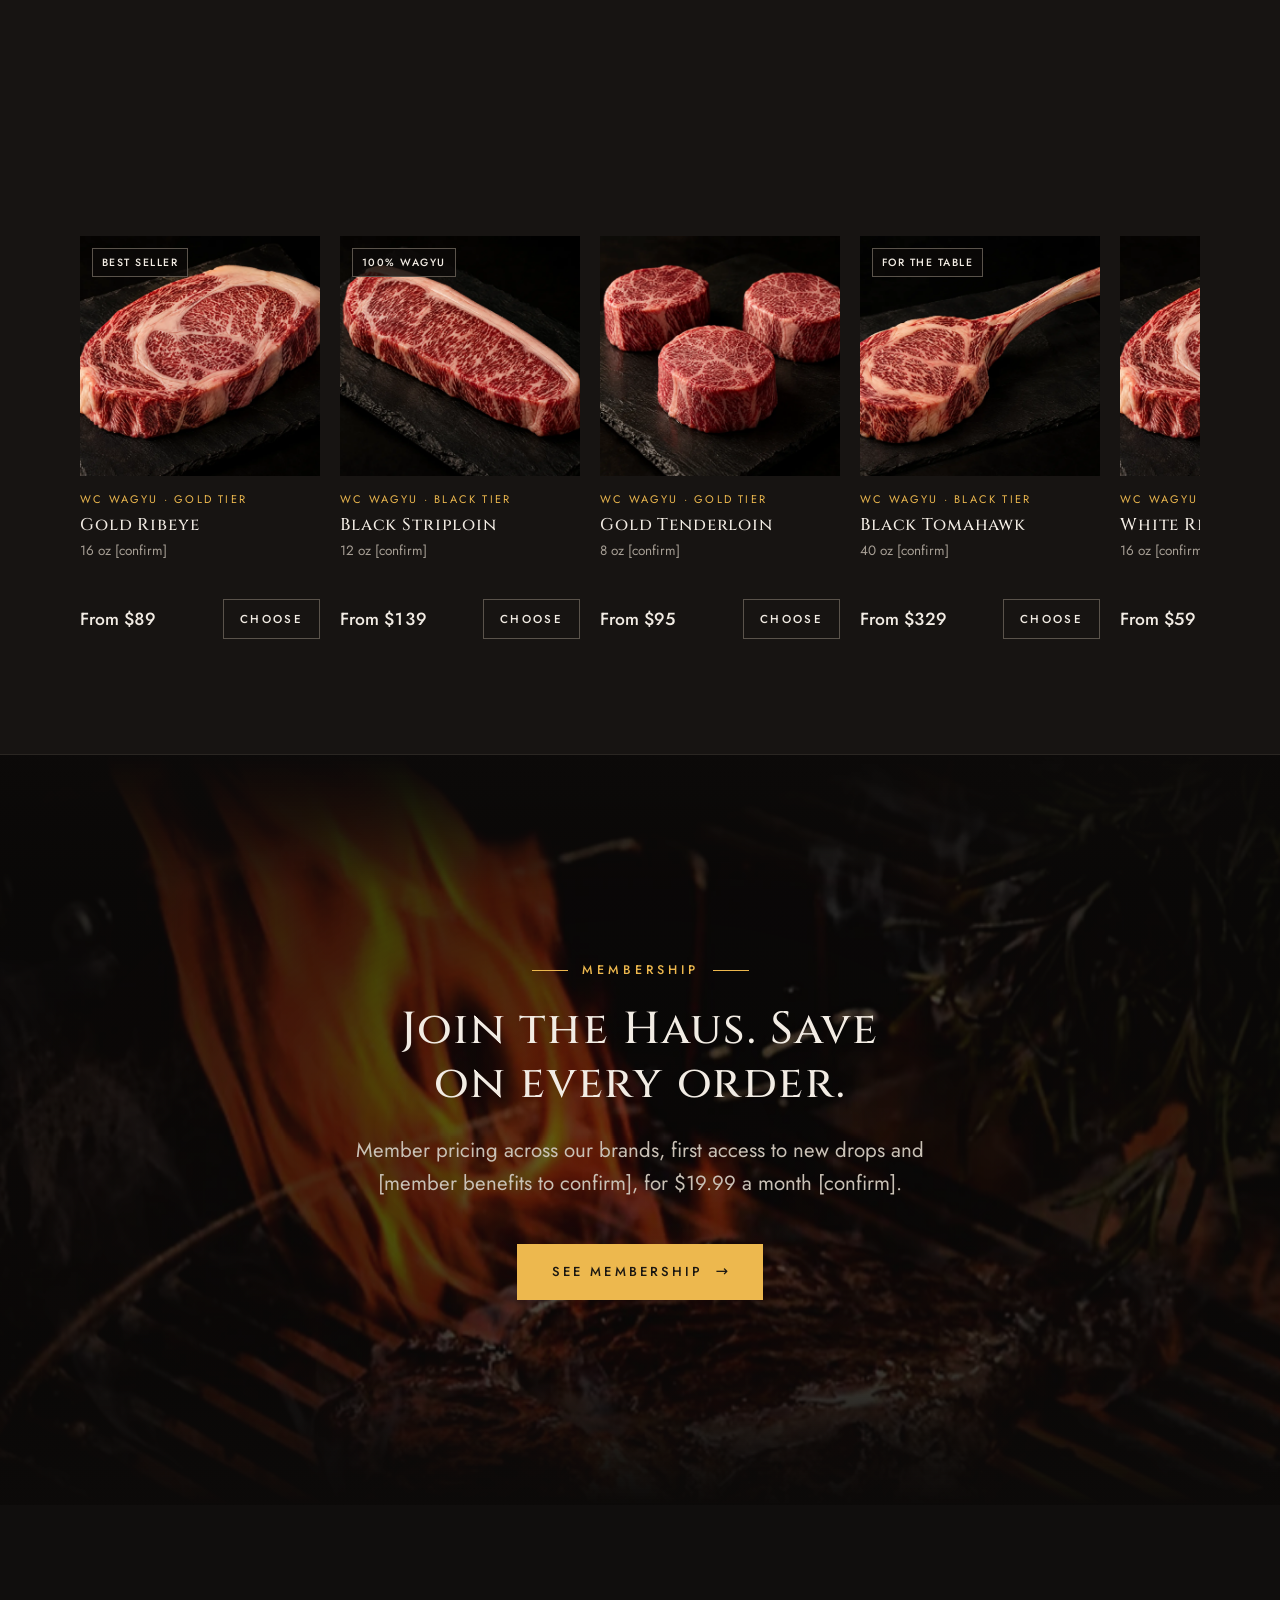
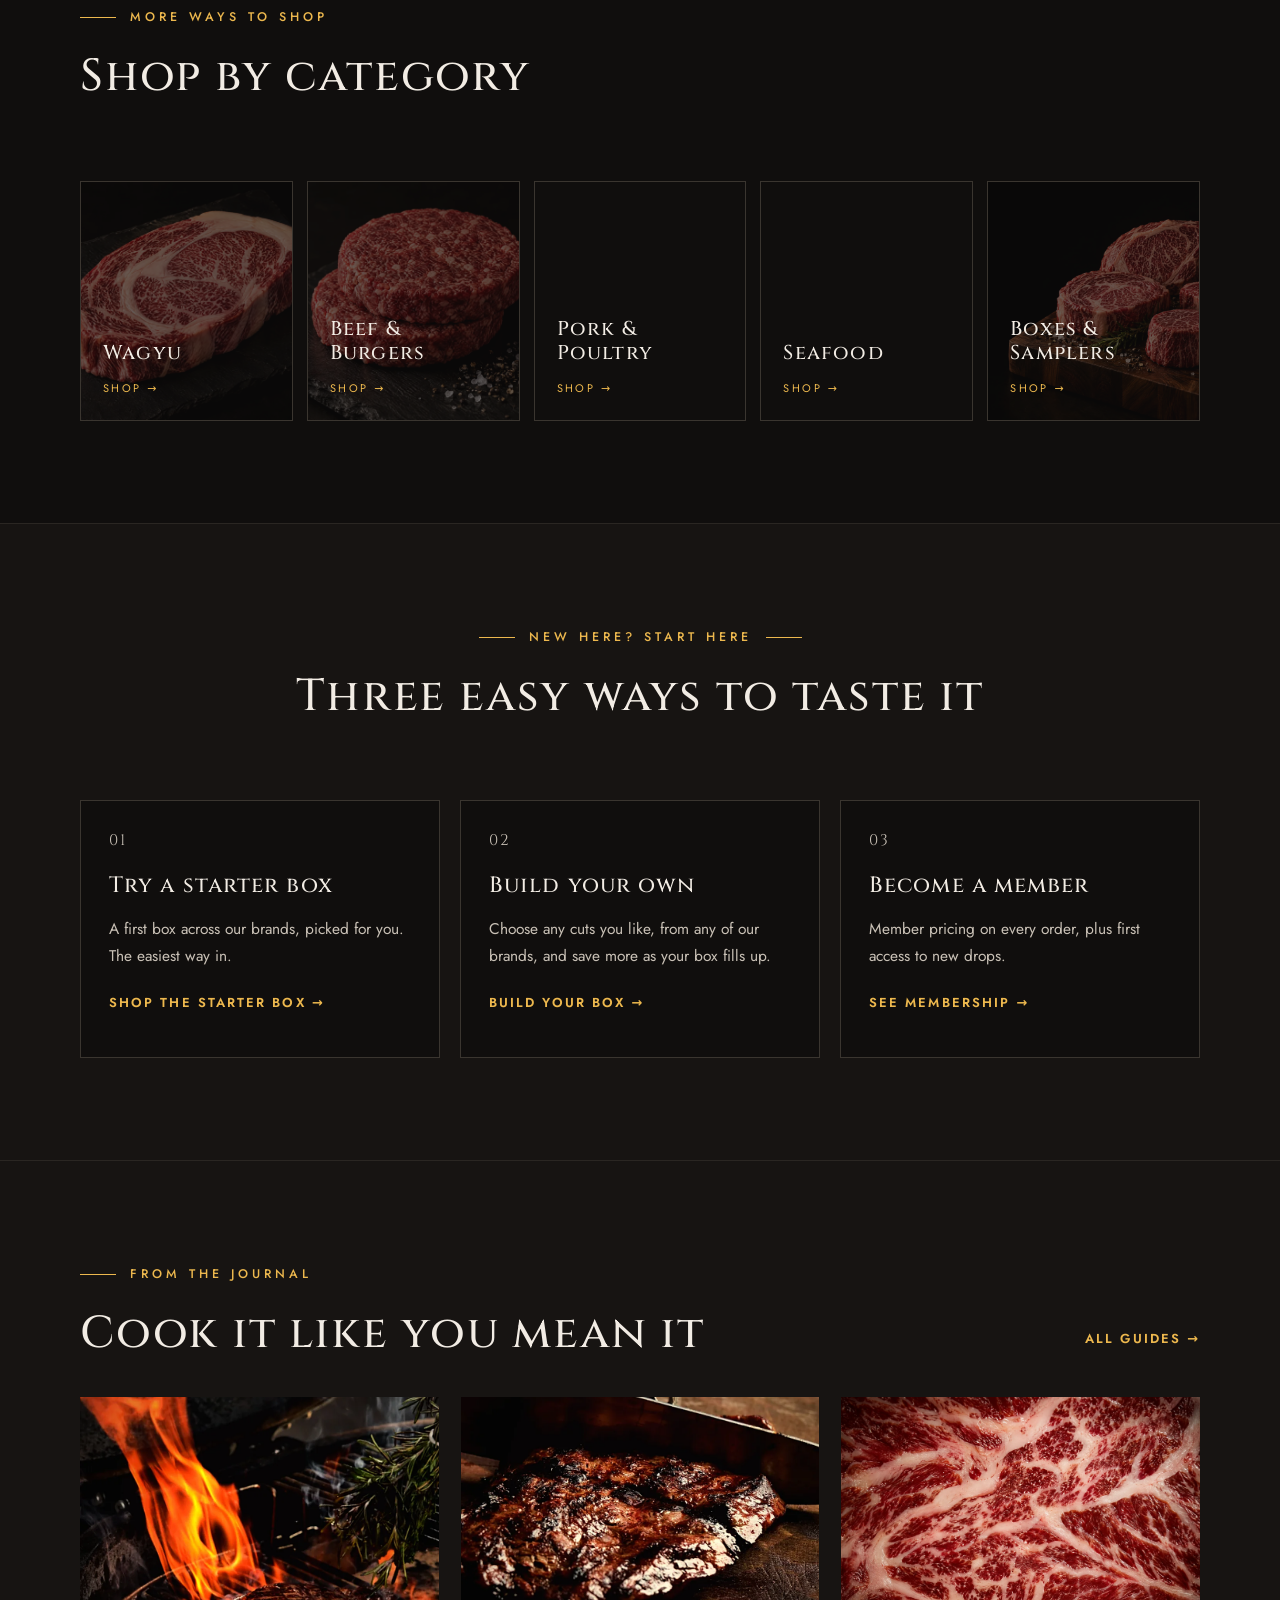
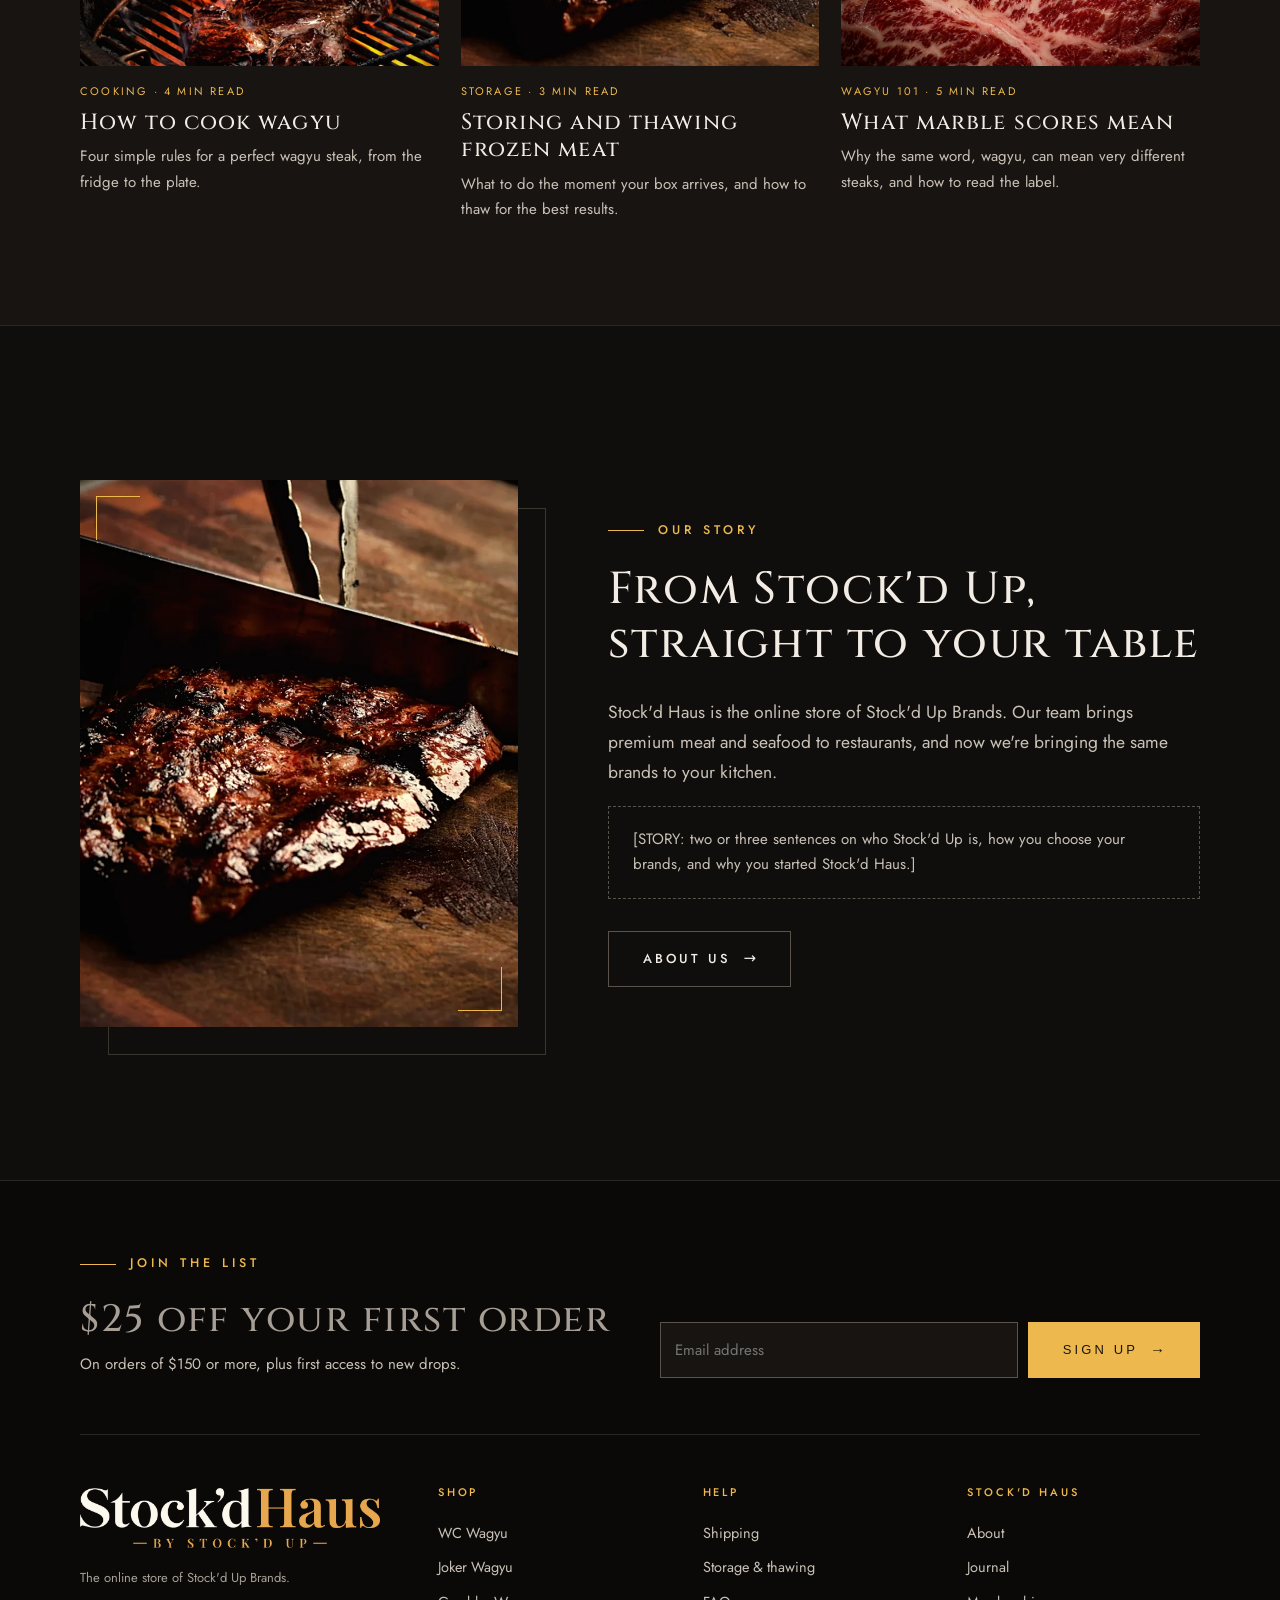
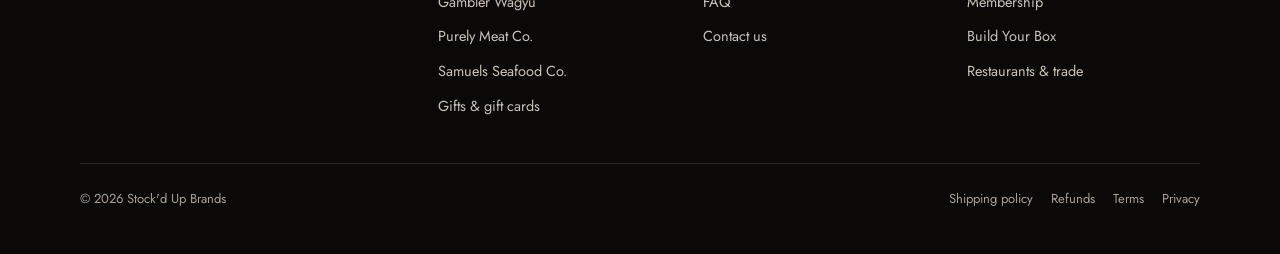
==== commit 636351e0: "Show Joker Wagyu and Gambler Wagyu as U.S. exclusives Stock'd Up and Stock'd Haus are the exclusive " ====
--- a/index.html
+++ b/index.html
@@ -40,6 +40,10 @@
 <h2 id="brands-title" class="h2" data-reveal style="--d:.1s">Our brands, under one roof</h2>
 </div>
 <div class="brands" id="brand-tiles"></div>
+<div class="excl-strip" data-reveal>
+<p class="eyebrow">Only here in the U.S.</p>
+<p class="excl-text">Stock'd Up and Stock'd Haus are the exclusive distributors of <a href="shop.html?brand=joker-wagyu">Joker Wagyu</a> and <a href="shop.html?brand=gambler-wagyu">Gambler Wagyu</a> in the United States.</p>
+</div>
 </div>
 </section>
 
@@ -153,12 +157,7 @@
 <script>
 (function () {
   var S = window.SH;
-  document.getElementById('brand-tiles').innerHTML = S.brands.map(function (b) {
-    return '<a class="brand-tile" href="shop.html?brand=' + b.id + '" data-reveal>' +
-      (b.image ? '<img class="bt-bg" src="' + b.image + '" alt="" loading="lazy">' : '') +
-      (b.mark ? '<img class="bt-mark" src="' + b.mark + '" alt="">' : '') +
-      '<span class="bt-name">' + S.esc(b.name) + '</span><span class="bt-line">' + S.esc(b.line) + '</span><span class="bt-cta">Shop →</span></a>';
-  }).join('');
+  document.getElementById('brand-tiles').innerHTML = S.brands.map(S.brandTile).join('');
   var featured = S.products.filter(function (p) { return p.featured; }).sort(function (a, b) { return a.featured - b.featured; });
   document.getElementById('rail-featured').innerHTML = featured.map(S.card).join('');
   document.getElementById('rail-wc').innerHTML = S.products.filter(function (p) { return p.brand === 'wc-wagyu'; }).map(S.card).join('');
--- a/assets/css/store.css
+++ b/assets/css/store.css
@@ -260,7 +260,10 @@
 .pop { position: fixed; inset: 0; z-index: 110; display: flex; align-items: center; justify-content: center; padding: 20px; background: rgba(0, 0, 0, .65); }
 .pop-card { position: relative; width: min(520px, 100%); padding: 48px 36px 36px; text-align: center; background: var(--bg); border: 1px solid var(--gold); }
 .pop-card .h2 { margin: 0 0 14px; font-size: 30px; }
-.pop-close { position: absolute; top: 8px; right: 8px; }
+.pop[hidden] { display: none; }
+.pop-close { position: absolute; top: 8px; right: 8px; z-index: 1; }
+.pop-skip { margin-top: 18px; padding: 6px 4px; background: none; border: 0; color: var(--text-3); font: inherit; font-size: 13px; letter-spacing: .04em; text-decoration: underline; text-underline-offset: 3px; cursor: pointer; }
+.pop-skip:hover { color: var(--text); }
 .news-form { display: flex; gap: 10px; margin-top: 22px; }
 .news-form input { flex: 1; min-width: 0; min-height: 52px; padding: 0 14px; background: var(--bg-2); border: 1px solid var(--line-3); color: var(--text); font-family: var(--sans); font-size: 15px; }
 @media (max-width: 480px) { .news-form { flex-direction: column; } }
@@ -386,3 +389,13 @@
 .sticky-buy .btn { min-height: 46px; padding: 0 20px; }
 @media (max-width: 760px) { .sticky-buy { display: flex; } body[data-page="product"] .preview-flag { display: none; } }
 input[type="search"]::-webkit-search-cancel-button { -webkit-appearance: none; appearance: none; }
+
+/* ---------- U.S. exclusive brands ---------- */
+.badge--excl { color: var(--gold); border-color: var(--gold); }
+.bt-excl { position: absolute !important; top: 14px; right: 14px; padding: 4px 8px; font-size: 10px; font-weight: 500; letter-spacing: .16em; text-transform: uppercase; color: var(--gold); border: 1px solid var(--gold); background: rgba(11, 9, 8, .7); }
+.excl-strip { display: flex; flex-wrap: wrap; align-items: baseline; gap: 8px 28px; margin-top: 22px; padding: 20px 24px; border: 1px solid var(--line-2); border-left: 2px solid var(--gold); background: var(--bg-2); }
+.excl-strip .eyebrow { margin: 0; }
+.excl-text { margin: 0; flex: 1 1 420px; color: var(--text-2); font-size: 16px; }
+.excl-text a { color: var(--text); text-decoration-color: var(--gold); text-underline-offset: 3px; }
+.excl-text a:hover { color: var(--gold-hi); }
+.bb-excl { margin: 0 0 10px; font-size: 11.5px; font-weight: 500; letter-spacing: .2em; text-transform: uppercase; color: var(--gold); line-height: 1.6; }
